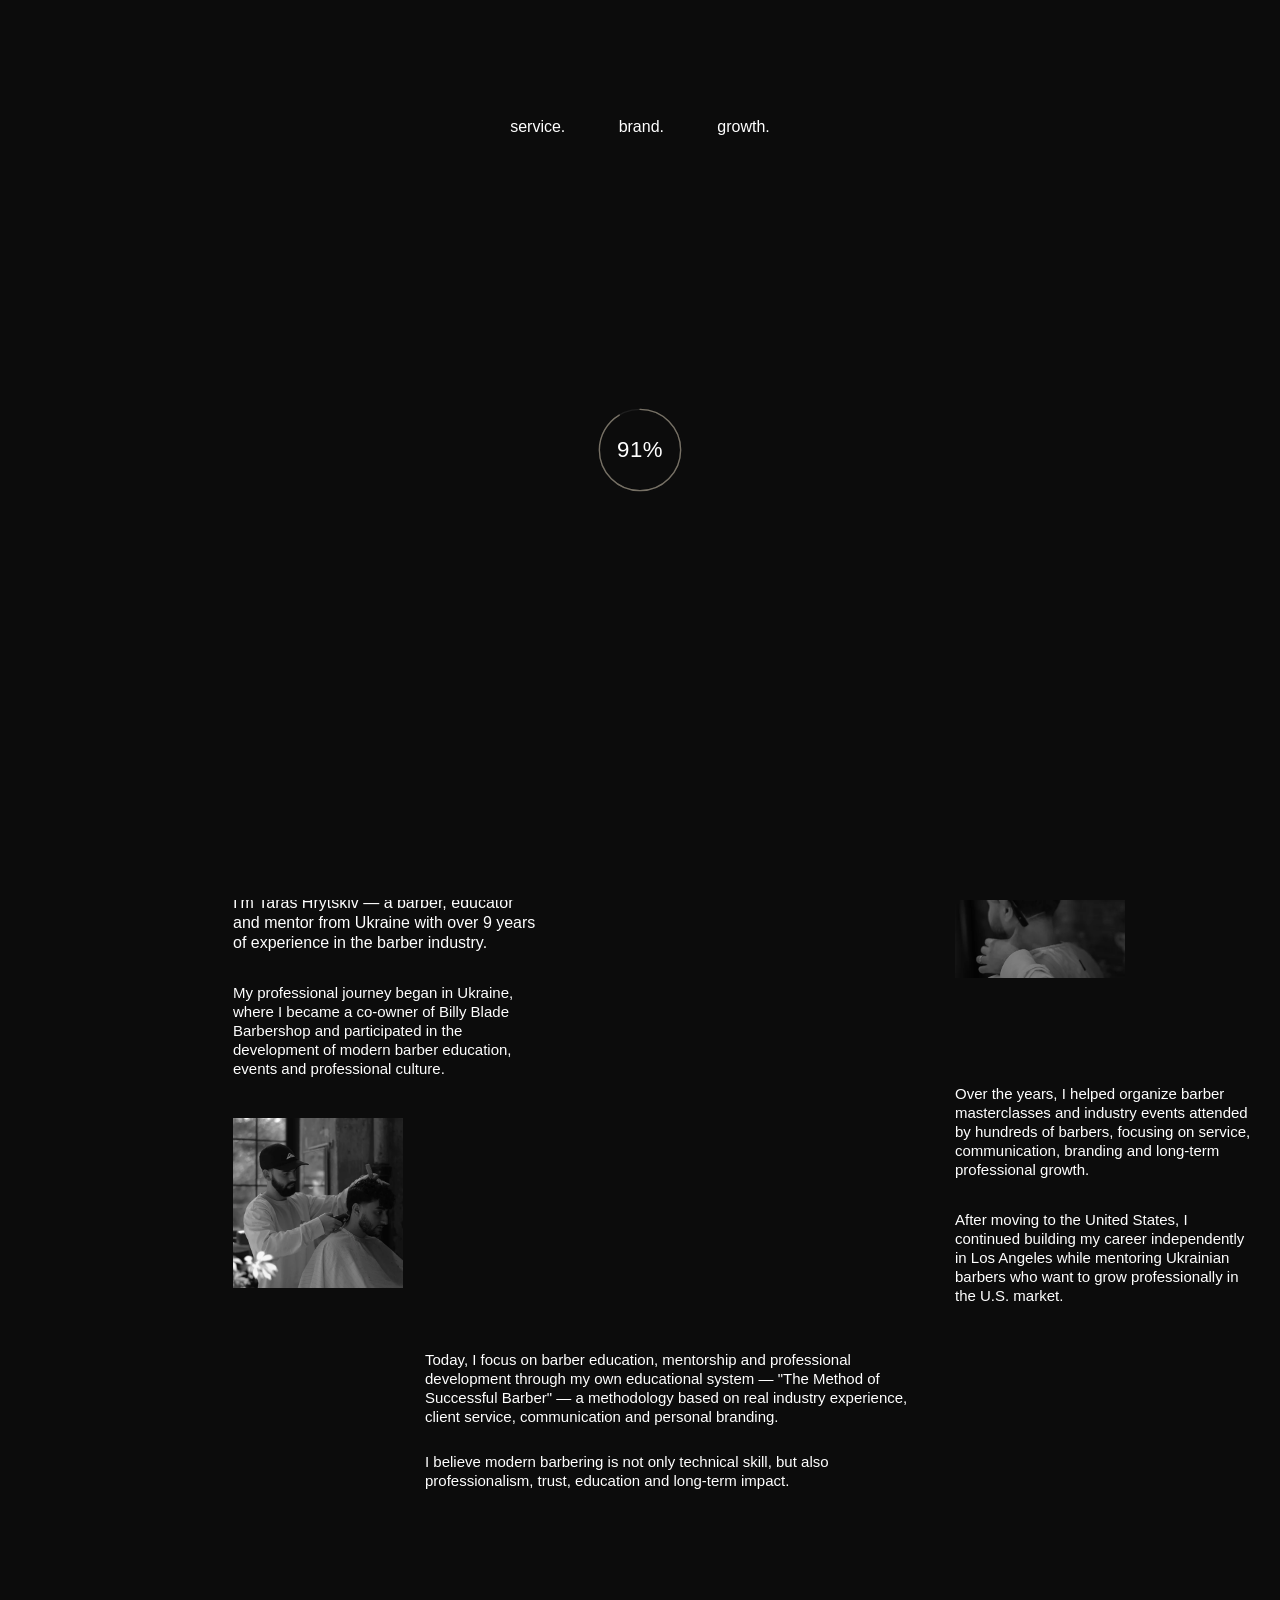
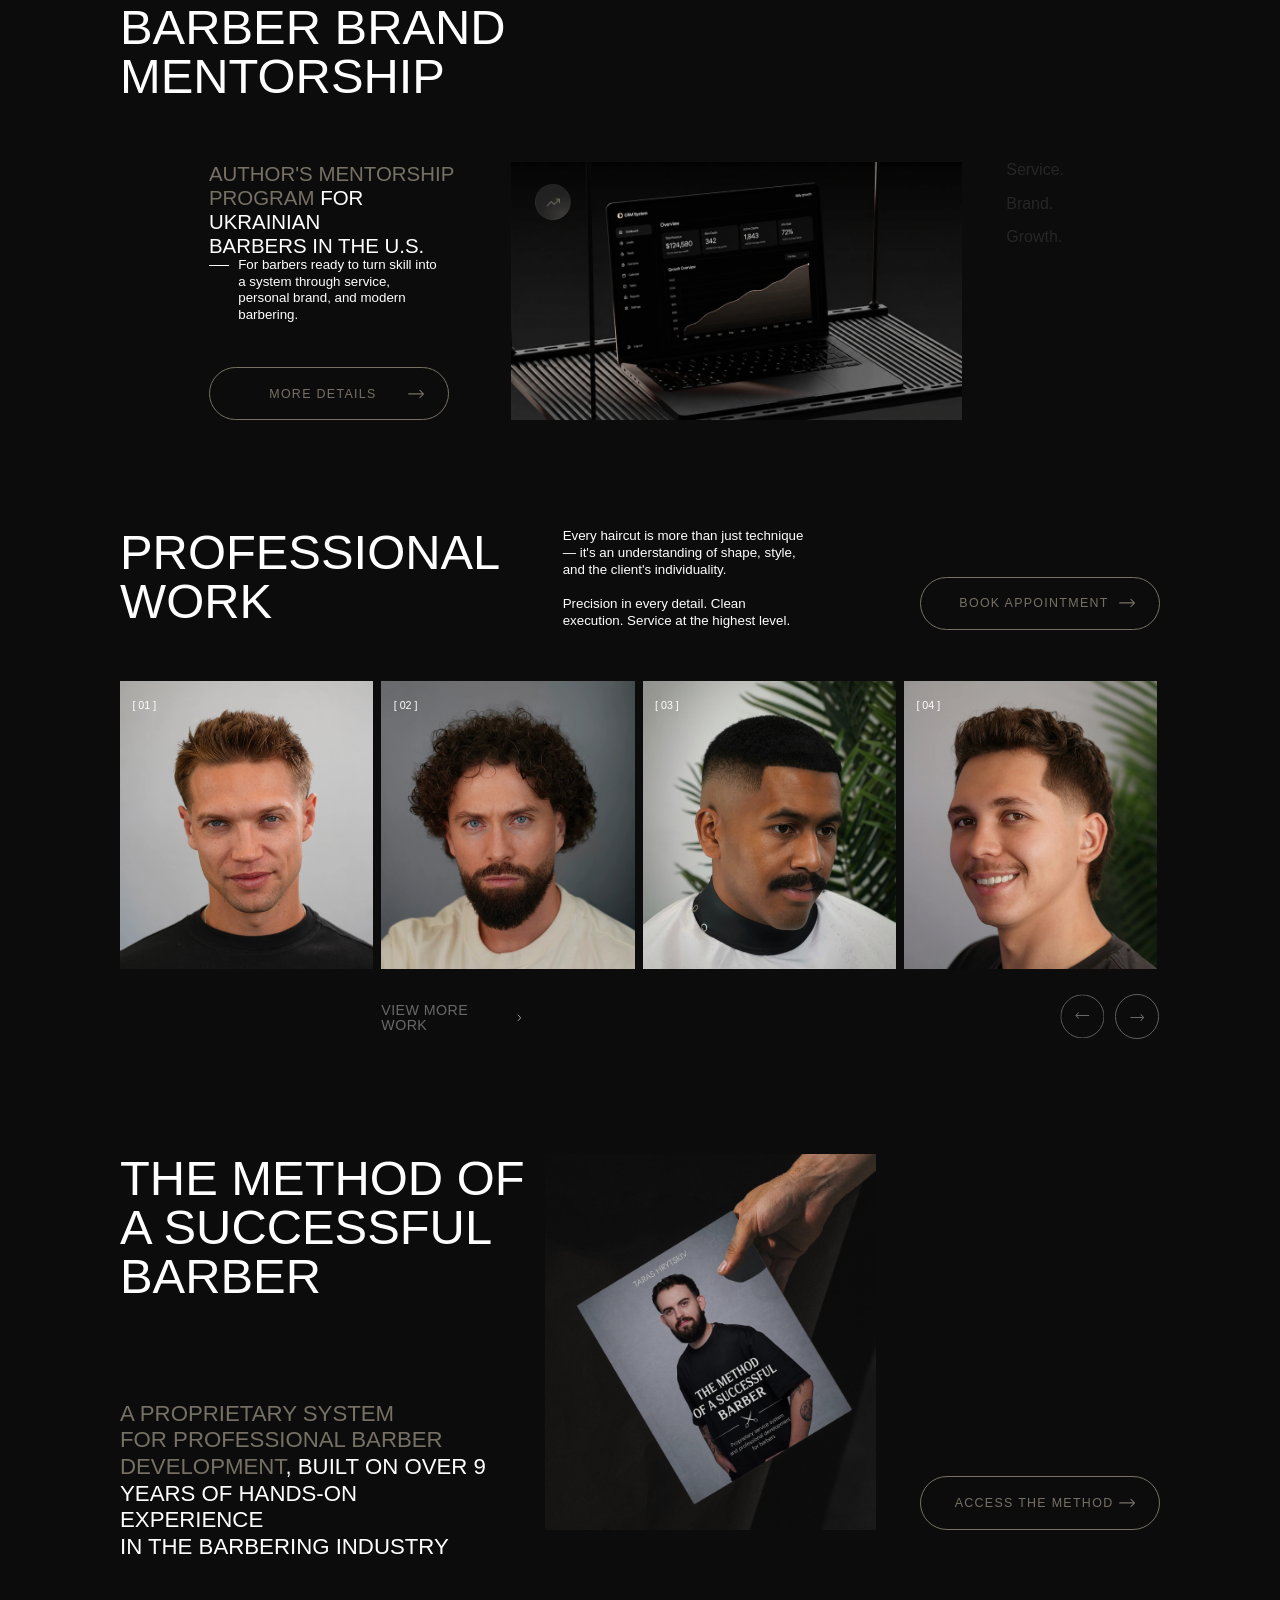
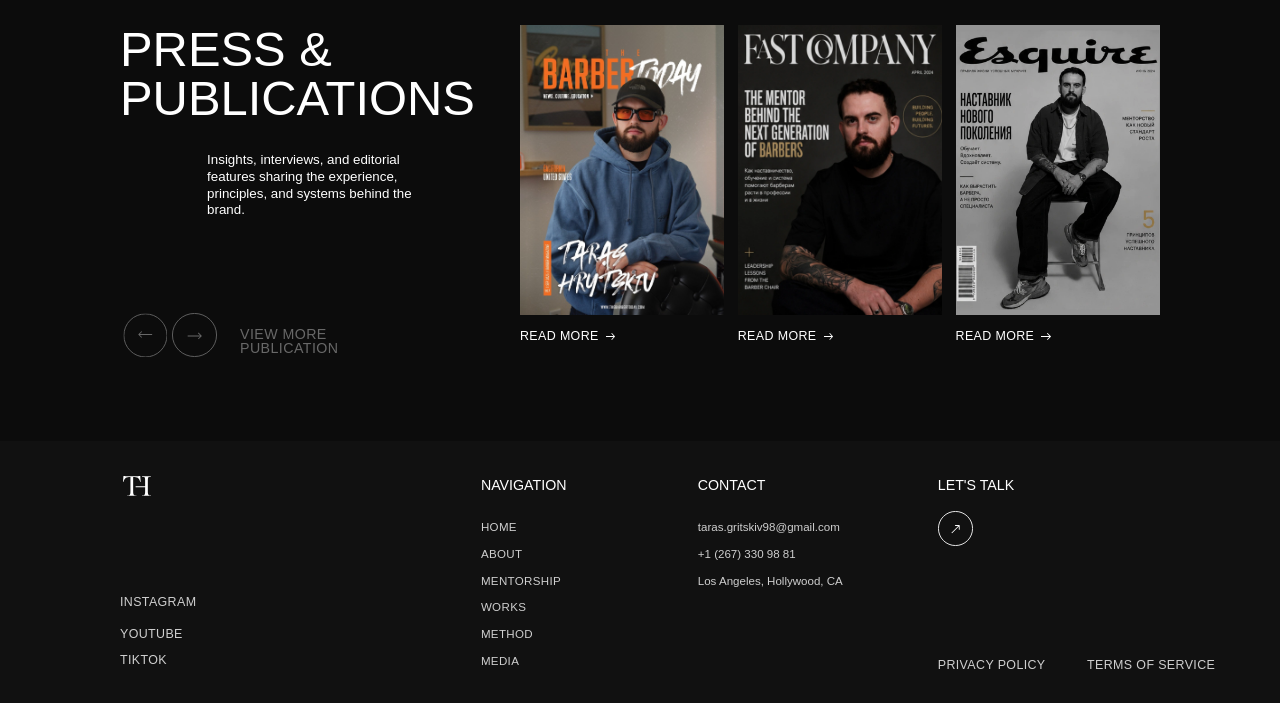
==== index.html @ a6bffd77 "Fix viewport to width=390 — scales like Figma on all screen sizes Co-Authored-By: Claude Sonnet 4.6 " ====
<!DOCTYPE html>
<html lang="en">
<head>
  <meta charset="UTF-8" />
  <link rel="icon" type="image/x-icon" href="assets/favicon.ico" />
  <link rel="icon" type="image/svg+xml" href="assets/favicon.svg" />
  <link rel="icon" type="image/png" sizes="32x32" href="assets/favicon-32.png" />
  <link rel="apple-touch-icon" sizes="180x180" href="assets/apple-touch-icon.png" />
  <meta name="viewport" content="width=390" />
  <title>Taras Hrytskiv</title>
  <link rel="stylesheet" href="styles/base.css" />
  <link rel="stylesheet" href="styles/hero.css" />
  <link rel="stylesheet" href="styles/block2.css" />
  <link rel="stylesheet" href="styles/block3.css" />
  <link rel="stylesheet" href="styles/block4.css" />
  <link rel="stylesheet" href="styles/block5.css" />
  <link rel="stylesheet" href="styles/block6.css" />
  <link rel="stylesheet" href="styles/footer.css" />
</head>
<body>

<!-- ═══ LOADER OVERLAY ═══ -->
<style>
  #loaderOverlay { position:fixed;inset:0;z-index:9999;background:#0c0c0c;opacity:0;transition:transform 0.7s cubic-bezier(0.76,0,0.24,1); }
  .ldr-words { position:absolute;top:13.1vh;left:50%;transform:translateX(-50%);display:flex;gap:4.167vw;font-family:'Helvetica Neue',Helvetica,Arial,sans-serif;font-weight:300;font-size:1.25vw;white-space:nowrap; }
  .ldr-words span { color:#262626;transition:color 0.4s ease; }
  .ldr-words span.lit { color:#ffffff; }
  .ldr-ring { position:absolute;top:50%;left:50%;transform:translate(-50%,-50%);width:7.057vw;height:7.057vw;display:flex;align-items:center;justify-content:center; }
  .ldr-ring svg { position:absolute;inset:0;width:100%;height:100%;transform:rotate(-90deg); }
  .ldr-num { position:relative;z-index:1;font-family:'Helvetica Neue',Helvetica,Arial,sans-serif;font-weight:100;font-size:1.736vw;color:#fff;letter-spacing:0.02em;line-height:1; }
  @media (max-width: 768px) {
    .ldr-words { left:50%;transform:translateX(-50%);gap:0;justify-content:space-between;width:272px;font-size:18px; }
    .ldr-ring { width:102px;height:102px;left:144px;top:284px;transform:none; }
    .ldr-num { font-size:25px; }
  }
</style>
<div id="loaderOverlay">
  <div class="ldr-words">
    <span>service.</span>
    <span>brand.</span>
    <span>growth.</span>
  </div>
  <div class="ldr-ring">
    <svg viewBox="0 0 100 100">
      <circle cx="50" cy="50" r="45" fill="none" stroke="#1e1e1e" stroke-width="1.5"/>
      <circle id="loaderArc" cx="50" cy="50" r="45" fill="none" stroke="#777165" stroke-width="1.5" stroke-linecap="round"/>
    </svg>
    <span class="ldr-num" id="loaderNum">0%</span>
  </div>
</div>
<script>
(function () {
  const overlay = document.getElementById('loaderOverlay');

  // Show loader only on first ever visit
  const firstVisit = !sessionStorage.getItem('siteVisited');

  if (!firstVisit) {
    // Internal navigation (HOME click etc.) — skip loader instantly
    overlay.remove();
    document.body.classList.add('loaded');
    return;
  }

  sessionStorage.setItem('siteVisited', '1');
  overlay.style.opacity = '1';

  const DURATION = 2800;
  const C        = 2 * Math.PI * 45;
  const arc      = document.getElementById('loaderArc');
  const num      = document.getElementById('loaderNum');
  const words    = overlay.querySelectorAll('.ldr-words span');
  const WORD_THRESHOLDS = [0.1, 0.4, 0.7];

  arc.style.strokeDasharray  = C;
  arc.style.strokeDashoffset = C;

  let start = null, litWords = 0;
  function ease(t) { return t < 0.5 ? 2*t*t : -1+(4-2*t)*t; }
  function tick(ts) {
    if (!start) start = ts;
    const raw   = Math.min((ts - start) / DURATION, 1);
    const eased = ease(raw);
    num.textContent = Math.floor(eased * 100) + '%';
    arc.style.strokeDashoffset = C - eased * C;
    while (litWords < words.length && eased >= WORD_THRESHOLDS[litWords]) {
      words[litWords].classList.add('lit');
      litWords++;
    }
    if (raw < 1) { requestAnimationFrame(tick); return; }
    num.textContent = '100%';
    arc.style.strokeDashoffset = 0;
    words.forEach(w => w.classList.add('lit'));
    setTimeout(() => {
      overlay.style.transform = 'translateY(-100%)';
      document.body.classList.add('loaded');
      setTimeout(() => overlay.remove(), 700);
    }, 350);
  }
  requestAnimationFrame(tick);
})();
</script>

<!-- ═══ BLOCK 1 — Hero ═══ -->
<section class="hero">

  <div class="hero__mask-group">
    <img class="hero__bg-img" src="assets/bg_photo.webp" alt="" />
    <img class="hero__screen2" src="assets/screen2_insta.webp" alt="" />
    <img class="hero__portrait" src="assets/photo_main.webp" alt="" />
  </div>

  <!-- Mobile menu overlay -->
  <div class="mob-menu" id="mobMenu" aria-hidden="true">
    <button class="mob-menu__close" id="mobMenuClose" aria-label="Close">
      <svg viewBox="0 0 24 24" fill="none" xmlns="http://www.w3.org/2000/svg">
        <line x1="2" y1="2" x2="22" y2="22" stroke="#ffffff" stroke-width="1.5" stroke-linecap="round"/>
        <line x1="22" y1="2" x2="2" y2="22" stroke="#ffffff" stroke-width="1.5" stroke-linecap="round"/>
      </svg>
    </button>
    <nav class="mob-menu__nav">
      <a href="index.html" class="mob-menu__link">Home</a>
      <a href="#about" class="mob-menu__link">About</a>
      <a href="mentorship.html" class="mob-menu__link">Mentorship</a>
      <a href="index.html#works" class="mob-menu__link">Works</a>
      <a href="method.html" class="mob-menu__link">Method</a>
      <a href="index.html#media" class="mob-menu__link">Media</a>
      <a href="#contact" class="mob-menu__link">Contact</a>
    </nav>
    <a href="#" class="mob-menu__cta">
      <span>Book Consultation</span>
      <img src="assets/b4_arrow.svg" class="mob-menu__cta-arrow" alt="" />
    </a>
  </div>

  <nav class="hero__nav">
    <img class="hero__logo" src="assets/logo.svg" alt="TH" />
    <button class="hero__menu-btn" aria-label="Menu">
      <svg viewBox="0 0 24 18" fill="none" xmlns="http://www.w3.org/2000/svg">
        <line x1="0" y1="1"  x2="24" y2="1"  stroke="#ffffff" stroke-width="1.5" stroke-linecap="round"/>
        <line x1="0" y1="9"  x2="24" y2="9"  stroke="#ffffff" stroke-width="1.5" stroke-linecap="round"/>
        <line x1="0" y1="17" x2="24" y2="17" stroke="#ffffff" stroke-width="1.5" stroke-linecap="round"/>
      </svg>
    </button>
    <ul class="hero__nav-links">
      <li><a href="index.html" class="active">Home</a></li>
      <li><a href="#about">About</a></li>
      <li><a href="mentorship.html">Mentorship</a></li>
      <li><a href="index.html#works">Works</a></li>
      <li><a href="method.html">Method</a></li>
      <li><a href="index.html#media">Media</a></li>
      <li><a href="#contact">Contact</a></li>
    </ul>
    <a href="#" class="hero__cta-btn">
      <span>Book Consultation</span>
    </a>
  </nav>

  <div class="hero__label-vertical">
    <span>Educator &amp; Mentor</span>
  </div>

  <h1 class="hero__heading">
    <span class="name-first">Taras&nbsp;</span>
    <span class="name-last">Hrytskiv</span>
  </h1>

  <div class="hero__subtitle">
    <span>Barber</span>
    <img class="dot" src="assets/dot.svg" alt="•" />
    <span>Los Angeles</span>
  </div>

  <div class="hero__line-decor"></div>

  <div class="hero__desc">
    <p>Barber, educator and mentor based in Los Angeles.</p>
    <p>Over 9 years of experience in barbering, education <br>and professional development.</p>
  </div>

  <a href="#" class="hero__more-btn">
    <span>More Details</span>
    <img class="arrow" src="assets/arrow.svg" alt="" />
  </a>

  <div class="hero__scroll">
    <svg viewBox="0 0 74 74" fill="none" xmlns="http://www.w3.org/2000/svg">
      <path d="M37 0C46.813 -4.2894e-07 56.2241 3.8982 63.163 10.837C70.1018 17.7759 74 27.187 74 37C74 46.813 70.1018 56.2241 63.163 63.1629C56.2241 70.1018 46.813 74 37 74L37 73.3812C46.6489 73.3812 55.9026 69.5482 62.7254 62.7254C69.5482 55.9026 73.3812 46.6489 73.3812 37C73.3812 27.3511 69.5482 18.0974 62.7254 11.2746C55.9026 4.45178 46.6489 0.618774 37 0.618774L37 0Z" fill="#474747"/>
      <g class="scroll-arrow">
        <path d="M31 34L37 40L43 34" stroke="#474747" stroke-width="2" stroke-linecap="round" stroke-linejoin="round"/>
      </g>
    </svg>
  </div>

  <div class="hero__insta-card">
    <div style="position:relative; display:flex; align-items:center;">
      <div class="hero__insta-line"></div>
      <span class="hero__insta-name">Taras Hrytskiv</span>
    </div>
    <span class="hero__insta-label">Educator &amp; Mentor</span>
  </div>

  <div class="hero__socials">
    <a href="https://www.instagram.com/taras.cuts?igsh=NTc4MTIwNjQ2YQ%3D%3D&utm_source=qr" target="_blank" rel="noopener"><img class="icon-instagram" src="assets/icon_instagram.svg" alt="Instagram" /></a>
    <a href="https://youtube.com/@tarascuts?si=Wfja1_DEX-10b1oQ" target="_blank" rel="noopener"><img class="icon-youtube" src="assets/icon_youtube.svg" alt="YouTube" /></a>
    <a href="https://www.tiktok.com/@taras_cuts?_r=1&_t=ZP-96fn0M9H2cR" target="_blank" rel="noopener"><img class="icon-tiktok" src="assets/icon_tiktok.svg" alt="TikTok" /></a>
  </div>

</section>


<!-- ═══ BLOCK 2 — About Me ═══ -->
<section class="about" id="about">
  <div class="about__inner">

    <h2 class="about__title">About Me</h2>

    <p class="about__intro">
      I'm <span class="accent">Taras Hrytskiv</span> — a barber, educator
      and mentor from Ukraine with over <span class="accent">9 years of experience</span>
      in the barber industry.
    </p>

    <p class="about__story">
      My professional journey began in Ukraine, where I became a co-owner of
      <span class="accent">Billy Blade Barbershop</span> and participated in the
      development of modern barber education, events and professional culture.
    </p>

    <div class="about__photos-mob">
      <img class="about__photo-small-bl" src="assets/dsc01629.webp" alt="Barber at work" />
      <img class="about__photo-main" src="assets/portrait-main.jpg" alt="Taras Hrytskiv portrait" />
      <img class="about__photo-small-tr" src="assets/dsc01635.webp" alt="Barbershop" />
    </div>

    <p class="about__col-right-1">
      Over the years, I helped organize barber masterclasses and industry events
      attended by hundreds of barbers, focusing on service, communication,
      branding and long-term professional growth.
    </p>

    <p class="about__col-right-2">
      After moving to the United States, I continued building my career
      independently in Los Angeles while mentoring Ukrainian barbers who want
      to grow professionally in the U.S. market.
    </p>

    <p class="about__method">
      Today, I focus on barber education, mentorship and professional
      development through my own educational system —
      <span class="accent">"The Method of Successful Barber"</span>
      — a methodology based on real industry experience, client service,
      communication and personal branding.
    </p>

    <p class="about__belief">
      I believe modern barbering is not only technical skill, but also
      professionalism, trust, education and long-term impact.
    </p>

  </div>
</section>


<!-- ═══ BLOCK 3 — Barber Brand Mentorship ═══ -->
<section class="block3">

  <h2 class="block3__heading">BARBER BRAND<br>MENTORSHIP</h2>

  <p class="block3__subtitle">
    <span class="accent">Author's Mentorship<br>Program</span> for Ukrainian<br>
    Barbers in the U.S.
  </p>

  <div class="block3__line-decor"></div>

  <p class="block3__desc">
    For barbers ready to turn skill into a system through service, personal brand, and modern barbering.
  </p>

  <a href="mentorship.html" class="block3__btn">
    <span>More Details</span>
    <img class="arrow" src="assets/b3_arrow.svg" alt="" />
  </a>

  <img class="block3__mockup" src="assets/mockup.webp" alt="Mentorship mockup" />

  <div class="block3__labels">
    <p class="label-cycle label-1">Service.</p>
    <p class="label-cycle label-2">Brand.</p>
    <p class="label-cycle label-3">Growth.</p>
  </div>

</section>


<!-- ═══ BLOCK 4 — Professional Work ═══ -->
<section class="b4" id="works">

  <h2 class="b4__heading">PROFESSIONAL<br>WORK</h2>

  <p class="b4__desc1">Every haircut is more than just technique — it's an understanding of shape, style, and the client's individuality.</p>
  <p class="b4__desc2">Precision in every detail. Clean execution. Service at the highest level.</p>

  <a href="https://tarascuts.square.site/?utm_source=ig&utm_medium=social&utm_content=link_in_bio&fbclid=PAZXh0bgNhZW0CMTEAc3J0YwZhcHBfaWQPOTM2NjE5NzQzMzkyNDU5AAGnB7GupTuevOWsZ6xfiOWYEQfrhO7IDQ-v66HSNcScLyQvKlIVepWScdtV86A_aem_5RPOxdwZRfOKN7ewk3y-qg&utm_id=97760_v0_s00_e0_tv3" target="_blank" rel="noopener" class="b4__btn">
    <span>Book Appointment</span>
    <img class="arrow" src="assets/b4_arrow.svg" alt="" />
  </a>

  <div class="b4__carousel">
    <div class="b4__track" id="b4Track">
      <div class="b4__photo-wrap" data-src="assets/photo01.webp">
        <p class="b4__num">[ 01 ]</p>
        <img src="assets/photo01.webp" alt="Work 01" />
      </div>
      <div class="b4__photo-wrap" data-src="assets/photo02.webp">
        <p class="b4__num">[ 02 ]</p>
        <img src="assets/photo02.webp" alt="Work 02" />
      </div>
      <div class="b4__photo-wrap" data-src="assets/photo03.webp">
        <p class="b4__num">[ 03 ]</p>
        <img src="assets/photo03.webp" alt="Work 03" />
      </div>
      <div class="b4__photo-wrap" data-src="assets/photo04.webp">
        <p class="b4__num">[ 04 ]</p>
        <img src="assets/photo04.webp" alt="Work 04" />
      </div>
      <div class="b4__photo-wrap" data-src="assets/photo05.webp">
        <p class="b4__num">[ 05 ]</p>
        <img src="assets/photo05.webp" alt="Work 05" />
      </div>
    </div>
  </div>

  <a href="#" class="b4__view-more">
    <span id="viewMoreText"></span>
    <img src="assets/b4_chevron.svg" alt="" />
  </a>

  <div class="b4__nav">
    <div class="b4__nav-btn b4__nav-btn--left">
      <img src="assets/b4_nav_right.svg" alt="prev" />
    </div>
    <div class="b4__nav-btn b4__nav-btn--right">
      <img src="assets/b4_nav_right.svg" alt="next" />
    </div>
  </div>

</section>

<!-- Lightbox (block 4) -->
<div class="lightbox" id="lightbox">
  <div class="lightbox__nav lightbox__nav--left" id="lightboxPrev">
    <img src="assets/b4_nav_right.svg" alt="prev" />
  </div>
  <div class="lightbox__close" id="lightboxClose"></div>
  <img src="" id="lightboxImg" alt="" />
  <div class="lightbox__nav lightbox__nav--right" id="lightboxNext">
    <img src="assets/b4_nav_right.svg" alt="next" />
  </div>
</div>


<!-- ═══ BLOCK 5 — The Method ═══ -->
<section class="b5">

  <h2 class="b5__heading">
    <span class="b5__h-line">THE METHOD OF</span>
    <span class="b5__h-line">A SUCCESSFUL</span>
    <span class="b5__h-line">BARBER</span>
  </h2>

  <p class="b5__subtitle">
    <span class="muted">A proprietary system<br>for professional barber<br>development</span><span class="bright">, built on over 9<br>years of hands-on experience<br>in the barbering industry</span>
  </p>

  <a href="method.html" class="b5__btn">
    <span>Access The Method</span>
    <img class="arrow" src="assets/b4_arrow.svg" alt="" />
  </a>

  <div class="b5__img-wrap">
    <img src="assets/b5_photo.webp" alt="The Method of a Successful Barber" />
  </div>

</section>


<!-- ═══ BLOCK 6 — Press & Publications ═══ -->
<section class="b6" id="media">

  <h2 class="b6__heading">PRESS &amp;<br>PUBLICATIONS</h2>

  <p class="b6__desc">Insights, interviews, and editorial features sharing the experience, principles, and systems behind the brand.</p>

  <div class="b6__nav">
    <div class="b6__nav-btn b6__nav-btn--left">
      <img src="assets/b6_nav_right.svg" alt="prev" />
    </div>
    <div class="b6__nav-btn b6__nav-btn--right">
      <img src="assets/b6_nav_right.svg" alt="next" />
    </div>
  </div>

  <a href="#" class="b6__view-more"><span id="b6ViewMore"></span></a>

  <div class="b6__carousel">
    <div class="b6__track" id="b6Track">

      <div class="b6__slide">
        <a href="https://thebarbertoday.com/taras-hrytskiv/?utm_source=ig&utm_medium=social&utm_content=link_in_bio" target="_blank" rel="noopener" class="b6__mag-wrap b6__mag-wrap-1">
          <div class="b6__mag b6__mag-1">
            <img src="assets/b6_barber_today.webp" alt="Barber Today" />
          </div>
        </a>
        <a href="https://thebarbertoday.com/taras-hrytskiv/?utm_source=ig&utm_medium=social&utm_content=link_in_bio" target="_blank" rel="noopener" class="b6__read b6__read-1"><span>Read More</span><img src="assets/b6_arrow_sm.svg" alt="" /></a>
      </div>

      <div class="b6__slide">
        <a href="#" class="b6__mag-wrap b6__mag-wrap-2">
          <div class="b6__mag b6__mag-2">
            <img src="assets/b6_fc.webp" alt="Fast Company" />
          </div>
        </a>
        <a href="#" class="b6__read b6__read-2"><span>Read More</span><img src="assets/b6_arrow_sm.svg" alt="" /></a>
      </div>

      <div class="b6__slide">
        <a href="#" class="b6__mag-wrap b6__mag-wrap-3">
          <div class="b6__mag b6__mag-3">
            <img src="assets/journal03.webp" alt="Esquire" />
          </div>
        </a>
        <a href="#" class="b6__read b6__read-3"><span>Read More</span><img src="assets/b6_arrow_sm.svg" alt="" /></a>
      </div>

    </div>
  </div>

</section>


<!-- ═══ FOOTER ═══ -->
<footer class="ft" id="contact">

  <div class="ft__panel"></div>

  <img class="ft__logo" src="assets/ft_logo.svg" alt="TH" />

  <a href="https://www.instagram.com/taras.cuts?igsh=NTc4MTIwNjQ2YQ%3D%3D&utm_source=qr" target="_blank" rel="noopener" class="ft__social ft__social-instagram">Instagram</a>
  <a href="https://youtube.com/@tarascuts?si=Wfja1_DEX-10b1oQ" target="_blank" rel="noopener" class="ft__social ft__social-youtube">YouTube</a>
  <a href="https://www.tiktok.com/@taras_cuts?_r=1&_t=ZP-96fn0M9H2cR" target="_blank" rel="noopener" class="ft__social ft__social-tiktok">TikTok</a>

  <p class="ft__col-title ft__col-title-nav">Navigation</p>
  <nav class="ft__nav">
    <a href="#">Home</a>
    <a href="#">About</a>
    <a href="#">Mentorship</a>
    <a href="#">Works</a>
    <a href="#">Method</a>
    <a href="#">Media</a>
  </nav>

  <p class="ft__col-title ft__col-title-contact">Contact</p>
  <div class="ft__contact">
    <a href="mailto:taras.gritskiv98@gmail.com">taras.gritskiv98@gmail.com</a>
    <a href="tel:+12673309881">+1 (267) 330 98 81</a>
    <span>Los Angeles, Hollywood, CA</span>
  </div>

  <p class="ft__col-title ft__col-title-talk">Let's Talk</p>
  <a href="#" class="ft__talk-btn">
    <img src="assets/ft_arrow.svg" alt="→" />
  </a>

  <a href="#" class="ft__legal ft__legal-privacy">Privacy Policy</a>
  <a href="#" class="ft__legal ft__legal-terms">Terms of Service</a>

</footer>


<script>
// ═══ BLOCK 2 & 3 — Scroll animations ═══
(function () {
  const delays = {
    '.about__intro':          0.05,
    '.about__story':          0.15,
    '.about__photo-small-tr': 0.10,
    '.about__photo-main':     0.20,
    '.about__photo-small-bl': 0.30,
    '.about__col-right-1':    0.20,
    '.about__col-right-2':    0.30,
    '.about__method':         0.25,
    '.about__belief':         0.35,
  };

  const observer = new IntersectionObserver((entries) => {
    entries.forEach(entry => {
      if (!entry.isIntersecting) return;
      const el = entry.target;
      observer.unobserve(el);
      let delay = 0;
      for (const [sel, d] of Object.entries(delays)) {
        if (el.matches(sel)) { delay = d; break; }
      }
      setTimeout(() => {
        el.classList.add('anim-in');
        el.addEventListener('animationend', () => {
          el.classList.remove('anim-in');
          el.classList.add('anim-done');
        }, { once: true });
      }, delay * 1000);
    });
  }, { threshold: 0.15 });

  const titleObserver = new IntersectionObserver((entries) => {
    entries.forEach(entry => {
      if (!entry.isIntersecting) return;
      titleObserver.unobserve(entry.target);
      const t = entry.target;
      t.classList.add('anim-in');
      t.addEventListener('animationend', () => {
        t.classList.remove('anim-in');
        t.classList.add('anim-done');
      }, { once: true });
    });
  }, { threshold: 0.1 });

  const title = document.querySelector('.about__title');
  if (title) titleObserver.observe(title);

  document.querySelectorAll('.about__intro, .about__story, .about__photo-main, .about__photo-small-tr, .about__photo-small-bl, .about__col-right-1, .about__col-right-2, .about__method, .about__belief')
    .forEach(el => observer.observe(el));

  const b3delays = {
    '.block3__heading':    0,
    '.block3__subtitle':   0.1,
    '.block3__line-decor': 0.2,
    '.block3__desc':       0.2,
    '.block3__btn':        0.35,
    '.block3__labels':     0.15,
    '.block3__mockup':     0.25,
  };

  const b3observer = new IntersectionObserver((entries) => {
    entries.forEach(entry => {
      if (!entry.isIntersecting) return;
      b3observer.unobserve(entry.target);
      const el = entry.target;
      let delay = 0;
      for (const [sel, d] of Object.entries(b3delays)) {
        if (el.matches(sel)) { delay = d; break; }
      }
      setTimeout(() => {
        el.classList.add('anim-in');
        el.addEventListener('animationend', () => {
          el.classList.remove('anim-in');
          el.classList.add('anim-done');
        }, { once: true });
      }, delay * 1000);
    });
  }, { threshold: 0.15 });

  document.querySelectorAll('.block3__heading, .block3__subtitle, .block3__line-decor, .block3__desc, .block3__btn, .block3__labels, .block3__mockup')
    .forEach(el => b3observer.observe(el));
})();


// ═══ BLOCK 4 — Lightbox ═══
(function() {
  const lightbox    = document.getElementById('lightbox');
  const lightboxImg = document.getElementById('lightboxImg');
  const closeBtn    = document.getElementById('lightboxClose');
  const lbPrev      = document.getElementById('lightboxPrev');
  const lbNext      = document.getElementById('lightboxNext');

  const photos = ['assets/photo01.webp','assets/photo02.webp','assets/photo03.webp','assets/photo04.webp','assets/photo05.webp'];
  let lbIndex = 0;

  document.querySelectorAll('.b4__photo-wrap').forEach((wrap, i) => {
    wrap.addEventListener('click', () => {
      lbIndex = i;
      lightboxImg.src = photos[lbIndex];
      lightbox.classList.add('active');
    });
  });

  function lbGo(idx) { lbIndex = (idx + photos.length) % photos.length; lightboxImg.src = photos[lbIndex]; }
  function closeLightbox() { lightbox.classList.remove('active'); }

  closeBtn.addEventListener('click', e => { e.stopPropagation(); closeLightbox(); });
  lbPrev.addEventListener('click', e => { e.stopPropagation(); lbGo(lbIndex - 1); });
  lbNext.addEventListener('click', e => { e.stopPropagation(); lbGo(lbIndex + 1); });
  lightbox.addEventListener('click', e => { if (e.target === lightbox || e.target === lightboxImg) closeLightbox(); });
  document.addEventListener('keydown', e => {
    if (!lightbox.classList.contains('active')) return;
    if (e.key === 'Escape')     closeLightbox();
    if (e.key === 'ArrowLeft')  lbGo(lbIndex - 1);
    if (e.key === 'ArrowRight') lbGo(lbIndex + 1);
  });
})();


// ═══ BLOCK 4 — Carousel ═══
(function() {
  const track    = document.getElementById('b4Track');
  const carousel = document.querySelector('.b4__carousel');
  const TOTAL    = document.querySelectorAll('.b4__photo-wrap').length; // 5
  let current = 0;
  let scrollOffset = 0;

  track.style.transform = 'translateX(0px)';

  function isMob() { return window.innerWidth <= 768; }

  // Desktop: 19.792vw + 0.625vw gap = 20.417vw
  // Mobile:  285px slide + 10px gap = 295px
  function getSlideWidth() {
    return isMob() ? 295 : window.innerWidth * 0.20417;
  }

  function getMax() {
    return isMob() ? TOTAL - 1 : 1;
  }

  // Mobile: last photo right-aligned in container (20px padding each side → container=350px)
  // maxOffset = TOTAL*(slide+gap) - gap - container = 5*295 - 10 - 350 = 1115
  function getMaxOffset() {
    if (isMob()) return TOTAL * 295 - 10 - (window.innerWidth - 40);
    return getSlideWidth() * 1;
  }

  function goTo(idx) {
    current = Math.max(0, Math.min(idx, getMax()));
    scrollOffset = Math.min(current * getSlideWidth(), getMaxOffset());
    track.style.transition = 'transform 0.55s cubic-bezier(0.23, 1, 0.32, 1)';
    track.style.transform = `translateX(-${scrollOffset}px)`;
  }

  document.querySelector('.b4__nav-btn--left').addEventListener('click',  () => goTo(current - 1));
  document.querySelector('.b4__nav-btn--right').addEventListener('click', () => goTo(current + 1));

  // Desktop: horizontal scroll wheel
  carousel.addEventListener('wheel', e => {
    if (Math.abs(e.deltaX) < Math.abs(e.deltaY)) return;
    e.preventDefault();
    scrollOffset = Math.max(0, Math.min(scrollOffset + e.deltaX, getMaxOffset()));
    track.style.transition = 'none';
    track.style.transform = `translateX(-${scrollOffset}px)`;
    current = Math.round(scrollOffset / getSlideWidth());
  }, { passive: false });

  // Mobile: touch swipe
  let touchStartX = 0;
  let touchStartOffset = 0;
  carousel.addEventListener('touchstart', e => {
    touchStartX = e.touches[0].clientX;
    touchStartOffset = scrollOffset;
    track.style.transition = 'none';
  }, { passive: true });

  carousel.addEventListener('touchmove', e => {
    const dx = touchStartX - e.touches[0].clientX;
    scrollOffset = Math.max(0, Math.min(touchStartOffset + dx, getMaxOffset()));
    track.style.transform = `translateX(-${scrollOffset}px)`;
  }, { passive: true });

  carousel.addEventListener('touchend', () => {
    current = Math.round(scrollOffset / getSlideWidth());
    goTo(current);
  });
})();


// ═══ BLOCK 4 — Entrance animations ═══
(function() {
  function animIn(el) {
    el.classList.add('anim-in');
    el.addEventListener('animationend', () => {
      el.classList.remove('anim-in');
      el.classList.add('anim-done');
    }, { once: true });
  }

  const delays = [
    ['.b4__heading', 0],
    ['.b4__desc1',   0.08],
    ['.b4__desc2',   0.16],
    ['.b4__btn',     0.22],
  ];

  const obs = new IntersectionObserver(entries => {
    entries.forEach(e => {
      if (!e.isIntersecting) return;
      obs.unobserve(e.target);
      const el = e.target;
      let delay = 0;
      for (const [sel, d] of delays) { if (el.matches(sel)) { delay = d; break; } }
      setTimeout(() => animIn(el), delay * 1000);
    });
  }, { threshold: 0.15 });

  document.querySelectorAll('.b4__heading, .b4__desc1, .b4__desc2, .b4__btn').forEach(el => obs.observe(el));

  const photoObs = new IntersectionObserver(entries => {
    if (!entries.some(e => e.isIntersecting)) return;
    document.querySelectorAll('.b4__photo-wrap').forEach(el => photoObs.unobserve(el));
    document.querySelectorAll('.b4__photo-wrap').forEach((el, i) => {
      setTimeout(() => animIn(el), i * 80);
    });
  }, { threshold: 0.1 });

  document.querySelectorAll('.b4__photo-wrap').forEach(el => photoObs.observe(el));
})();


// ═══ BLOCK 4 — Typewriter ═══
(function() {
  const el = document.getElementById('viewMoreText');
  const full = 'View More Work';
  let i = 0, deleting = false;
  function tick() {
    if (!deleting) {
      el.textContent = full.slice(0, i + 1); i++;
      if (i === full.length) { deleting = true; setTimeout(tick, 1400); return; }
      setTimeout(tick, 55);
    } else {
      el.textContent = full.slice(0, i - 1); i--;
      if (i === 0) { deleting = false; setTimeout(tick, 400); return; }
      setTimeout(tick, 30);
    }
  }
  setTimeout(tick, 600);
})();


// ═══ BLOCK 5 — Entrance animations ═══
(function() {
  function animIn(el) {
    el.classList.add('anim-in');
    el.addEventListener('animationend', () => {
      el.classList.remove('anim-in');
      el.classList.add('anim-done');
    }, { once: true });
  }

  const obs = new IntersectionObserver(entries => {
    if (!entries.some(e => e.isIntersecting)) return;
    entries.forEach(e => obs.unobserve(e.target));

    document.querySelectorAll('.b5__h-line').forEach((el, i) => {
      setTimeout(() => animIn(el), i * 100);
    });
    setTimeout(() => animIn(document.querySelector('.b5__subtitle')), 300);
    setTimeout(() => animIn(document.querySelector('.b5__img-wrap')), 100);
    setTimeout(() => animIn(document.querySelector('.b5__btn')),      300);
  }, { threshold: 0.15 });

  obs.observe(document.querySelector('.b5'));
})();


// ═══ MOBILE MENU ═══
(function() {
  const menu      = document.getElementById('mobMenu');
  const openBtn   = document.querySelector('.hero__menu-btn');
  const closeBtn  = document.getElementById('mobMenuClose');
  const links     = menu.querySelectorAll('.mob-menu__link, .mob-menu__cta');

  function openMenu() {
    menu.classList.add('is-open');
    menu.setAttribute('aria-hidden', 'false');
    document.body.style.overflow = 'hidden';
  }

  function closeMenu() {
    menu.classList.remove('is-open');
    menu.setAttribute('aria-hidden', 'true');
    document.body.style.overflow = '';
  }

  openBtn.addEventListener('click', openMenu);
  closeBtn.addEventListener('click', closeMenu);

  // Close on nav link tap
  links.forEach(link => link.addEventListener('click', closeMenu));
})();


// ═══ BLOCK 6 — Carousel (mobile) ═══
(function() {
  const track    = document.getElementById('b6Track');
  const carousel = document.querySelector('.b6__carousel');
  const TOTAL    = document.querySelectorAll('.b6__slide').length; // 3
  let current = 0, scrollOffset = 0;

  track.style.transform = 'translateX(0px)';

  function isMob() { return window.innerWidth <= 768; }
  // slide:230px + gap:10px = 240px step
  function getSlideWidth() { return isMob() ? 240 : 0; }
  // last slide right-aligned with 20px margin: 3*240 + 10 - (vw-20)
  function getMaxOffset() { return isMob() ? TOTAL * 240 + 10 - (window.innerWidth - 20) : 0; }
  function getMax() { return isMob() ? TOTAL - 1 : 0; }

  function goTo(idx) {
    if (!isMob()) return;
    current = Math.max(0, Math.min(idx, getMax()));
    scrollOffset = Math.min(current * getSlideWidth(), getMaxOffset());
    track.style.transition = 'transform 0.55s cubic-bezier(0.23, 1, 0.32, 1)';
    track.style.transform = `translateX(-${scrollOffset}px)`;
  }

  document.querySelector('.b6__nav-btn--left').addEventListener('click',  () => goTo(current - 1));
  document.querySelector('.b6__nav-btn--right').addEventListener('click', () => goTo(current + 1));

  // Touch swipe
  let touchStartX = 0, touchStartOffset = 0;
  carousel.addEventListener('touchstart', e => {
    if (!isMob()) return;
    touchStartX = e.touches[0].clientX;
    touchStartOffset = scrollOffset;
    track.style.transition = 'none';
  }, { passive: true });

  carousel.addEventListener('touchmove', e => {
    if (!isMob()) return;
    const dx = touchStartX - e.touches[0].clientX;
    scrollOffset = Math.max(0, Math.min(touchStartOffset + dx, getMaxOffset()));
    track.style.transform = `translateX(-${scrollOffset}px)`;
  }, { passive: true });

  carousel.addEventListener('touchend', () => {
    if (!isMob()) return;
    current = Math.round(scrollOffset / getSlideWidth());
    goTo(current);
  });

  // ── Touch tilt effect on magazine covers (mobile) ──
  if (isMob()) {
    document.querySelectorAll('.b6__mag-wrap').forEach(wrap => {
      let startX = 0, startY = 0, swiped = false;

      wrap.addEventListener('touchstart', e => {
        startX = e.touches[0].clientX;
        startY = e.touches[0].clientY;
        swiped = false;
        wrap.classList.add('touch-tilt');
      }, { passive: true });

      wrap.addEventListener('touchmove', e => {
        const dx = Math.abs(e.touches[0].clientX - startX);
        const dy = Math.abs(e.touches[0].clientY - startY);
        if (dx > 8 || dy > 8) {
          swiped = true;
          wrap.classList.remove('touch-tilt');
        }
      }, { passive: true });

      wrap.addEventListener('touchend', () => {
        setTimeout(() => wrap.classList.remove('touch-tilt'), swiped ? 0 : 350);
      }, { passive: true });
    });
  }
})();


// ═══ BLOCK 6 — Entrance animations ═══
(function() {
  function animIn(el) {
    el.classList.add('anim-in');
    el.addEventListener('animationend', () => {
      el.classList.remove('anim-in');
      el.classList.add('anim-done');
    }, { once: true });
  }

  const obs = new IntersectionObserver(entries => {
    if (!entries.some(e => e.isIntersecting)) return;
    entries.forEach(e => obs.unobserve(e.target));

    setTimeout(() => animIn(document.querySelector('.b6__heading')),    0);
    setTimeout(() => animIn(document.querySelector('.b6__desc')),      100);
    setTimeout(() => animIn(document.querySelector('.b6__nav')),       200);
    setTimeout(() => animIn(document.querySelector('.b6__view-more')), 300);

    document.querySelectorAll('.b6__mag-wrap').forEach((el, i) => {
      setTimeout(() => animIn(el), i * 100);
    });
    document.querySelectorAll('.b6__read').forEach((el, i) => {
      setTimeout(() => animIn(el), 200 + i * 100);
    });
  }, { threshold: 0.15 });

  obs.observe(document.querySelector('.b6'));
})();


// ═══ BLOCK 6 — Typewriter ═══
(function() {
  const el = document.getElementById('b6ViewMore');
  const full = 'View More Publication';
  let i = 0, deleting = false;
  function tick() {
    if (!deleting) {
      el.textContent = full.slice(0, i + 1); i++;
      if (i === full.length) { deleting = true; setTimeout(tick, 1400); return; }
      setTimeout(tick, 55);
    } else {
      el.textContent = full.slice(0, i - 1); i--;
      if (i === 0) { deleting = false; setTimeout(tick, 400); return; }
      setTimeout(tick, 30);
    }
  }
  setTimeout(tick, 600);
})();
</script>

</body>
</html>
---- styles/base.css ----
@import url('https://fonts.googleapis.com/css2?family=Playball&display=swap');

*, *::before, *::after {
  box-sizing: border-box;
  margin: 0;
  padding: 0;
}

html, body {
  background: #0c0c0c;
  color: #fff;
  font-family: 'Helvetica Neue', Helvetica, Arial, sans-serif;
  min-height: 100vh;
  overflow-x: hidden;
}
---- styles/hero.css ----
/* Hero — exact Figma values: 1440×670px reference
   Horizontal px → vw: value / 1440 * 100 */

/* ── Load-in animation ── */
@keyframes fadeSlideLeft {
  from { opacity: 0; transform: translateX(-32px); }
  to   { opacity: 1; transform: translateX(0); }
}

@keyframes fadeSlideRight {
  from { opacity: 0; transform: translateX(32px); }
  to   { opacity: 1; transform: translateX(0); }
}

@keyframes fadeSlideUp {
  from { opacity: 0; transform: translateY(40px); }
  to   { opacity: 1; transform: translateY(0); }
}

@keyframes scrollPulse {
  0%, 100% { transform: translateY(0); }
  50%       { transform: translateY(6px); }
}

/* All hero elements start paused — loader releases them via body.loaded */
.hero__heading .name-first,
.hero__heading .name-last,
.hero__subtitle,
.hero__line-decor,
.hero__desc,
.hero__more-btn {
  opacity: 0;
  animation: fadeSlideLeft 0.7s ease forwards paused;
}

.hero__heading .name-first { animation-delay: 0s; }
.hero__heading .name-last  { animation-delay: 0.2s; }
.hero__subtitle            { animation-delay: 0.4s; }
.hero__line-decor          { animation-delay: 0.55s; }
.hero__desc                { animation-delay: 0.55s; }
.hero__more-btn            { animation-delay: 0.6s; }

/* right-to-left chain */
.hero__screen2,
.hero__insta-card,
.hero__socials {
  opacity: 0;
  animation: fadeSlideRight 0.7s ease forwards paused;
}

.hero__screen2    { animation-delay: 0.1s; }
.hero__insta-card { animation-delay: 0.3s; }
.hero__socials    { animation-delay: 0.5s; }

/* portrait — bottom to top */
.hero__portrait {
  opacity: 0;
  animation: fadeSlideUp 0.9s ease forwards paused;
  animation-delay: 0.2s;
}

/* Loader done → run all hero animations */
body.loaded .hero__heading .name-first,
body.loaded .hero__heading .name-last,
body.loaded .hero__subtitle,
body.loaded .hero__line-decor,
body.loaded .hero__desc,
body.loaded .hero__more-btn,
body.loaded .hero__screen2,
body.loaded .hero__insta-card,
body.loaded .hero__socials,
body.loaded .hero__portrait {
  animation-play-state: running;
}

.hero {
  position: relative;
  width: 100vw;
  height: 46.528vw; /* 670/1440 = 0.46528 → scales with viewport */
  min-height: 670px;
  background: #0c0c0c;
  overflow: hidden;
}

/* Noise grain overlay */
.hero::before {
  content: '';
  position: absolute;
  inset: 0;
  background-image: url('../assets/rectangle_pattern.png');
  background-size: 220px 220px;
  opacity: 0.06;
  pointer-events: none;
  z-index: 4;
}

/* ─── Mask group: Figma x=0 y=70 w=1440 h=600 ─── */
/* Black bar above (y=0..70) is just the hero background #0c0c0c */
.hero__mask-group {
  position: absolute;
  left: 0;
  top: 4.861vw;     /* 70/1440 */
  width: 100vw;
  height: 41.667vw; /* 600/1440 */
  overflow: hidden;
  pointer-events: none;
  z-index: 0;
}

/* Layer 0 — dark studio bg fills the mask group entirely */
.hero__bg-img {
  position: absolute;
  /* element 600×1440 → rotated -90° → visually 1440×600 */
  width: 41.667vw;   /* 600/1440 = mask group height */
  height: 100vw;
  top: 50%;
  left: 50%;
  transform: translate(-50%, -50%) rotate(-90deg);
  object-fit: cover;
  z-index: 0;
}

/* Layer 1 — Instagram screenshot
   Hero-frame coords: x=1035 y=136 w=286 h=287
   Relative to mask group top (y=70): top = 136-70 = 66px */
.hero__screen2 {
  position: absolute;
  left: 71.875vw;   /* 1035/1440 */
  top: 4.583vw;     /* 66/1440 */
  width: 19.861vw;  /* 286/1440 */
  height: auto;
  object-fit: contain;
  opacity: 0.55;
  border-radius: 0.833vw; /* subtle rounding matching phone screen */
  z-index: 3;             /* above portrait so it's visible */
}

/* Layer 2 — Portrait
   Hero-frame coords: x=609 y=86 w=631
   Relative to mask group top (y=70): top = 86-70 = 16px */
.hero__portrait {
  position: absolute;
  left: 42.292vw;   /* 609/1440 */
  top: 1.111vw;     /* 16/1440 */
  width: 43.819vw;  /* 631/1440 */
  height: auto;
  display: block;
  z-index: 2;
  -webkit-mask-image: linear-gradient(to right, transparent 0%, black 10%, black 68%, transparent 100%);
  mask-image: linear-gradient(to right, transparent 0%, black 10%, black 68%, transparent 100%);
}

/* ─── Foreground content ─── */
.hero__nav,
.hero__label-vertical,
.hero__heading,
.hero__subtitle,
.hero__line-decor,
.hero__desc,
.hero__more-btn,
.hero__scroll,
.hero__insta-card,
.hero__socials {
  position: absolute;
  z-index: 5;
}

/* Hamburger — desktop: hidden */
.hero__menu-btn { display: none; }

/* ─── Navigation ─── */
/* Group 47313: y=14; logo x=135 y=19; btn x=1143 y=14 w=162 h=40 */
.hero__nav {
  top: 0;
  left: 0;
  right: 0;
  height: 4.167vw;  /* 60/1440 */
}

.hero__logo {
  position: absolute;
  left: 9.375vw;    /* 135/1440 */
  top: 1.319vw;     /* 19/1440 */
  width: 2.222vw;   /* 32/1440 */
  height: 2.222vw;
}

/* Nav links: about x=434 mentorship x=528 works x=660 method x=756 media x=859 contact x=947 — all y=23 */
.hero__nav-links {
  position: absolute;
  top: 1.597vw;     /* 23/1440 */
  left: 30.139vw;   /* 434/1440 */
  display: flex;
  gap: 3vw;
  list-style: none;
}

.hero__nav-links li a {
  font-family: 'Helvetica Neue', Helvetica, Arial, sans-serif;
  font-weight: 300;
  font-size: 0.903vw; /* 13/1440 */
  letter-spacing: 0.04em;
  color: #fff;
  text-decoration: none;
  text-transform: uppercase;
  line-height: 1.528vw; /* 22/1440 */
  white-space: nowrap;
  display: inline-block;
  transition: transform 0.2s ease;
}

.hero__nav-links li a.active { color: #777165; }

.hero__nav-links li a:hover {
  transform: translateY(-3px) scale(1.08);
}

/* CTA button: x=1143 y=14 w=162 h=40 */
.hero__cta-btn {
  position: absolute;
  left: 79.375vw;   /* 1143/1440 */
  top: 0.972vw;     /* 14/1440 */
  width: 11.25vw;   /* 162/1440 */
  height: 2.778vw;  /* 40/1440 */
  border: 1px solid #777165;
  border-radius: 10.417vw;
  display: flex;
  align-items: center;
  justify-content: center;
  text-decoration: none;
  overflow: hidden;
  transition: border-color 0.5s ease;
}

.hero__cta-btn::after {
  content: '';
  position: absolute;
  inset: 0;
  border-radius: 10.417vw;
  background: linear-gradient(90deg, #777165 0%, #0c0c0c 100%);
  clip-path: inset(0 100% 0 0 round 10.417vw);
  transition: clip-path 0.4s ease;
  z-index: 0;
}

.hero__cta-btn:hover {
  border-color: #a09a8e;
}

.hero__cta-btn:hover::after {
  clip-path: inset(0 0% 0 0 round 10.417vw);
}

.hero__cta-btn span {
  position: relative;
  z-index: 1;
  transition: color 0.4s ease;
}

.hero__cta-btn:hover span {
  color: #fff;
}

.hero__cta-btn span {
  font-family: 'Helvetica Neue', Helvetica, Arial, sans-serif;
  font-weight: 300;
  font-size: 0.764vw; /* 11/1440 */
  color: #777165;
  text-transform: uppercase;
  letter-spacing: 0.04em;
  text-align: center;
  white-space: nowrap;
}

/* ─── Vertical rotated label: x=63 y=451 w=27 h=295 ─── */
.hero__label-vertical {
  left: 4.375vw;    /* 63/1440 */
  top: 10.903vw;    /* 157/1440 — visual centre of 295px span */
  width: 1.875vw;   /* 27/1440 */
  height: 20.486vw; /* 295/1440 */
  display: flex;
  align-items: center;
  justify-content: center;
}

.hero__label-vertical span {
  transform: rotate(-90deg);
  white-space: nowrap;
  font-family: 'Helvetica Neue', Helvetica, Arial, sans-serif;
  font-weight: 300;
  font-size: 0.903vw; /* 13/1440 */
  color: #474747;
  text-transform: uppercase;
  letter-spacing: 0.632vw; /* 9.1/1440 */
}

/* ─── Main heading: x=155 y=140 ─── */
.hero__heading {
  left: 10.764vw;   /* 155/1440 */
  top: 9.722vw;     /* 140/1440 */
  line-height: 6.25vw; /* 90/1440 */
  text-transform: uppercase;
}

.hero__heading .name-first {
  display: block;
  font-family: 'Helvetica Neue', Helvetica, Arial, sans-serif;
  font-weight: 100;
  font-size: 6.944vw; /* 100/1440 */
  color: #fff;
  letter-spacing: 0.139vw; /* 2/1440 */
}

.hero__heading .name-last {
  display: block;
  font-family: 'Helvetica Neue', Helvetica, Arial, sans-serif;
  font-weight: 100;
  font-size: 6.944vw;
  color: #777165;
  letter-spacing: 0.139vw;
}

/* ─── Subtitle: x=159 y=333/334 ─── */
.hero__subtitle {
  left: 11.042vw;   /* 159/1440 */
  top: 23.125vw;    /* 333/1440 */
  display: flex;
  align-items: center;
  gap: 0.903vw;     /* 13/1440 */
}

.hero__subtitle span {
  font-family: 'Helvetica Neue', Helvetica, Arial, sans-serif;
  font-weight: 300;
  font-size: 1.389vw; /* 20/1440 */
  color: #fff;
  text-transform: uppercase;
  line-height: 1.875vw; /* 27/1440 */
}

.hero__subtitle .dot {
  width: 0.417vw;   /* 6/1440 */
  height: 0.417vw;
}

/* ─── Decorative line: starts x=159 ends x=220, y=426 w=61 ─── */
.hero__line-decor {
  left: 11.042vw;   /* 159/1440 */
  top: 29.583vw;    /* 426/1440 */
  width: 4.236vw;   /* 61/1440 */
  height: 1px;
  background: #fff;
}

/* ─── Description: x=233 y=415 w=372 ─── */
.hero__desc {
  left: 16.181vw;   /* 233/1440 */
  top: 28.819vw;    /* 415/1440 */
  width: 25.833vw;  /* 372/1440 */
}

.hero__desc p {
  font-family: 'Helvetica Neue', Helvetica, Arial, sans-serif;
  font-weight: 300;
  font-size: 1.111vw; /* 16/1440 */
  color: #fff;
  line-height: 1.389vw; /* 20/1440 */
}

/* ─── Gradient shimmer keyframes ─── */
@keyframes shimmer {
  0%   { background-position: -200% center; }
  100% { background-position: 200% center; }
}

/* ─── More Details button: x=233 y=535 w=350 h=70 ─── */
.hero__more-btn {
  left: 16.181vw;       /* 233/1440 */
  top: 37.153vw;        /* 535/1440 */
  width: 24.306vw;      /* 350/1440 */
  height: 4.861vw;      /* 70/1440 */
  border: 1px solid #777165;
  border-radius: 10.417vw;
  display: flex;
  align-items: center;
  padding: 0 3.264vw;   /* ~47px — arrow offset from right edge (Figma) */
  justify-content: space-between;
  text-decoration: none;
  overflow: hidden;
  position: absolute;
  transition: border-color 0.5s ease;
}

/* silver gradient layer — clips from right, reveals left→right on hover */
.hero__more-btn::after {
  content: '';
  position: absolute;
  inset: 0;
  border-radius: 10.417vw;
  background: linear-gradient(90deg, #777165 0%, #0c0c0c 100%);
  clip-path: inset(0 100% 0 0 round 10.417vw);
  transition: clip-path 0.4s ease;
  z-index: 0;
}

.hero__more-btn:hover {
  border-color: #a09a8e;
}

.hero__more-btn:hover::after {
  clip-path: inset(0 0% 0 0 round 10.417vw);
}

.hero__more-btn span {
  font-family: 'Helvetica Neue', Helvetica, Arial, sans-serif;
  font-weight: 300;
  font-size: 1.111vw;
  color: #777165;
  text-transform: uppercase;
  letter-spacing: 0.117vw;
  position: relative;
  z-index: 1;
  flex: 1;
  text-align: center;
  transition: color 0.4s ease;
}

.hero__more-btn:hover span {
  color: #fff;
}

.hero__more-btn .arrow {
  width: 0.934vw;
  height: 0.934vw;
  transform: rotate(-135deg);
  transition: transform 0.35s ease, filter 0.4s ease;
  position: relative;
  z-index: 1;
}

.hero__more-btn:hover .arrow {
  transform: rotate(-90deg);
  filter: brightness(10);
}

/* ─── Scroll button: x=36 y=535 w=74 h=74 ─── */
.hero__scroll {
  left: 2.5vw;      /* 36/1440 */
  top: 37.153vw;    /* 535/1440 */
  width: 5.139vw;   /* 74/1440 */
  height: 5.139vw;
}

.hero__scroll svg {
  width: 100%;
  height: 100%;
}

.hero__scroll .scroll-arrow {
  animation: scrollPulse 1.6s ease-in-out infinite;
  transform-origin: center;
}

/* ─── Instagram card: x=1049/1081 y=402/427 ─── */
.hero__insta-card {
  left: 72.847vw;   /* 1049/1440 */
  top: 27.917vw;    /* 402/1440 */
  display: flex;
  flex-direction: column;
  z-index: 6;
}

.hero__insta-name {
  font-family: 'Playball', cursive;
  font-size: 1.736vw; /* 25/1440 */
  color: #777165;
  line-height: 1.528vw; /* 22/1440 */
  margin-bottom: 0.556vw; /* 8/1440 */
  margin-left: 3.194vw;  /* 46/1440 → shift right from line */
}

.hero__insta-label {
  font-family: 'Helvetica Neue', Helvetica, Arial, sans-serif;
  font-weight: 300;
  font-size: 0.694vw; /* 10/1440 */
  color: #fff;
  text-transform: uppercase;
  letter-spacing: 0.04em;
  line-height: 1.528vw;
  text-align: right;
  width: 11.319vw;  /* 163/1440 */
}

.hero__insta-line {
  position: absolute;
  left: 0;
  top: 0.833vw;     /* 12/1440 */
  width: 1.528vw;   /* 22/1440 */
  height: 1px;
  background: #777165;
}

/* ─── Social icons: x=1264 y=367/404/448 ─── */
.hero__socials {
  left: 87.778vw;   /* 1264/1440 */
  top: 25.486vw;    /* 367/1440 */
  display: flex;
  flex-direction: column;
  align-items: center;
  z-index: 6;
}

.hero__socials a {
  display: flex;
  align-items: center;
  justify-content: center;
  transition: transform 0.2s ease;
}

.hero__socials a:hover {
  transform: translateY(-3px) scale(1.12);
}
.hero__socials img { display: block; }

/* instagram y=367 h=25; youtube y=404 gap=404-367-25=12; tiktok y=448 gap=448-404-30=14 */
.hero__socials .icon-instagram {
  width: 1.736vw;   /* 25/1440 */
  height: 1.736vw;
  margin-bottom: 0.833vw; /* 12/1440 */
}

.hero__socials .icon-youtube {
  width: 2.083vw;   /* 30/1440 */
  height: 2.083vw;
  margin-bottom: 0.972vw; /* 14/1440 */
}

.hero__socials .icon-tiktok {
  width: 2.083vw;
  height: 2.083vw;
}

/* ══════════════════════════════════════════
   MOBILE  ≤ 768px
   Reference: 390×680px Figma mobile frame
══════════════════════════════════════════ */

@keyframes fadeSlideLeftDim {
  from { opacity: 0;   transform: translateX(-32px); }
  to   { opacity: 0.4; transform: translateX(0); }
}

@media (max-width: 768px) {

  /* ── Section ── */
  .hero {
    height: 680px;
    min-height: 680px;
    background: #0c0c0c;
    overflow: visible;
  }

  /* ── Mask group — full hero area, allow portrait overflow right ── */
  .hero__mask-group {
    left: 0;
    top: 0;
    width: 100%;
    height: 100%;
    overflow: visible; /* hero section clips it */
  }

  /* ── Background fills full mask group ── */
  .hero__bg-img {
    width: 100%;
    height: 100%;
    top: 0;
    left: 0;
    transform: none;
    object-fit: cover;
    object-position: center top;
  }

  /* ── Instagram screenshot — top-left, behind portrait ── */
  .hero__screen2 {
    left: 5px;
    top: 97px;
    width: 262px;
    height: 263px;
    object-fit: cover;
    border-radius: 4px;
    z-index: 1;  /* behind portrait (z-index: 2) */
    animation: fadeSlideLeftDim 1.2s cubic-bezier(0.25, 0.46, 0.45, 0.94) forwards paused;
    animation-delay: 0.2s;
  }

  /* ── Portrait — matches Figma: left:52px, width:407px (overflows right) ── */
  .hero__portrait {
    left: 52px;
    top: 10px;
    width: 407px;
    height: 580px;
    object-fit: cover;
    object-position: center top;
    -webkit-mask-image: linear-gradient(to bottom, black 55%, transparent 100%);
    mask-image: linear-gradient(to bottom, black 55%, transparent 100%);
    animation-delay: 0.1s;
  }

  /* ── Bottom gradient fade ── */
  .hero__mask-group::after {
    content: '';
    position: absolute;
    inset: 0;
    background: linear-gradient(to bottom, rgba(12,12,12,0) 55%, #0c0c0c 93%);
    pointer-events: none;
    z-index: 1;
  }

  /* ── Hamburger: hidden on desktop, visible on mobile ── */
  .hero__menu-btn {
    display: flex;
    align-items: center;
    justify-content: center;
    position: absolute;
    right: 19px;
    top: 22px;
    width: 45px;
    height: 45px;
    border: 1px solid rgba(255,255,255,0.3);
    border-radius: 50%;
    background: transparent;
    cursor: pointer;
    z-index: 10;
    padding: 0;
  }

  .hero__menu-btn svg {
    width: 20px;
    height: 15px;
  }

  /* ── Nav: logo only (links + CTA hidden) ── */
  .hero__nav-links,
  .hero__cta-btn,
  .hero__label-vertical,
  .hero__scroll,
  .hero__insta-card,
  .hero__line-decor {
    display: none !important;
  }

  .hero__logo {
    left: 20px;
    top: 33px;
    width: 32px;
    height: 32px;
  }

  /* ── Social icons — vertical column, right side ── */
  .hero__socials {
    left: auto;
    right: 29px;
    top: 125px;
    flex-direction: column;
    gap: 18px;
    z-index: 6;
    animation-delay: 0.2s;
  }

  .hero__socials .icon-instagram { width: 22px; height: 22px; margin-bottom: 0; }
  .hero__socials .icon-youtube   { width: 26px; height: 26px; margin-bottom: 0; }
  .hero__socials .icon-tiktok    { width: 26px; height: 26px; }

  /* ── Heading ── */
  .hero__heading {
    left: 20px;
    top: 308px;
    line-height: 50px;
    animation-delay: 0s;
  }

  .hero__heading .name-first,
  .hero__heading .name-last {
    font-size: 55px;
    letter-spacing: 1.1px;
  }

  /* ── Subtitle ── */
  .hero__subtitle {
    left: 20px;
    top: 416px;
    gap: 12px;
    animation-delay: 0.3s;
  }

  .hero__subtitle span {
    font-size: 18px;
    line-height: 27px;
  }

  .hero__subtitle .dot {
    width: 6px;
    height: 6px;
    border-radius: 50%;
    background: #777165;
    display: inline-block;
  }

  /* ── Description ── */
  .hero__desc {
    left: 22px;
    top: 460px;
    width: 298px;
    animation-delay: 0.4s;
  }

  /* Merge both <p> into one flowing text block */
  .hero__desc p {
    font-size: 18px;
    line-height: 22px;
    display: inline;
  }

  .hero__desc p::after {
    content: ' ';
  }

  /* Remove <br> on mobile */
  .hero__desc p br {
    display: none;
  }

  /* ── More Details button ── */
  .hero__more-btn {
    left: 20px;
    top: 590px;
    width: 350px;
    height: 70px;
    padding: 0 43px 0 24px;
    animation: fadeSlideUp 0.6s ease forwards paused;
    animation-delay: 0.6s;
  }

  .hero__more-btn span {
    font-size: 16px;
    letter-spacing: 1.68px;
  }

  .hero__more-btn .arrow {
    width: 14px;
    height: 14px;
  }
}

/* ══════════════════════════════════════════
   MOBILE MENU OVERLAY
══════════════════════════════════════════ */
.mob-menu {
  display: none; /* hidden on desktop */
}

@media (max-width: 768px) {
  .mob-menu {
    display: flex;
    flex-direction: column;
    position: fixed;
    inset: 0;
    background: #0c0c0c;
    z-index: 999;
    padding: 30px 30px 40px;
    opacity: 0;
    pointer-events: none;
    transition: opacity 0.35s ease;
  }

  .mob-menu.is-open {
    opacity: 1;
    pointer-events: all;
  }

  /* Close button — top right */
  .mob-menu__close {
    position: absolute;
    top: 22px;
    right: 19px;
    width: 45px;
    height: 45px;
    border: 1px solid rgba(255,255,255,0.3);
    border-radius: 50%;
    background: transparent;
    cursor: pointer;
    display: flex;
    align-items: center;
    justify-content: center;
    padding: 0;
    flex-shrink: 0;
  }

  .mob-menu__close svg {
    width: 16px;
    height: 16px;
  }

  /* Nav links */
  .mob-menu__nav {
    display: flex;
    flex-direction: column;
    margin-top: 110px;
    gap: 0;
  }

  .mob-menu__link {
    font-weight: 100;
    font-size: 42px;
    line-height: 1.15;
    color: #fff;
    text-decoration: none;
    text-transform: uppercase;
    letter-spacing: 0.01em;
    transition: color 0.2s ease;
    padding: 6px 0;
  }

  .mob-menu__link:active { color: #777165; }

  /* Book Consultation CTA */
  .mob-menu__cta {
    margin-top: auto;
    display: flex;
    align-items: center;
    justify-content: space-between;
    width: 100%;
    height: 70px;
    border: 1px solid #777165;
    border-radius: 150px;
    padding: 0 24px;
    text-decoration: none;
    overflow: hidden;
    position: relative;
    transition: border-color 0.4s ease;
  }

  .mob-menu__cta::after {
    content: '';
    position: absolute;
    inset: 0;
    border-radius: 150px;
    background: linear-gradient(90deg, #777165 0%, #0c0c0c 100%);
    clip-path: inset(0 100% 0 0 round 150px);
    transition: clip-path 0.4s ease;
    z-index: 0;
  }

  .mob-menu__cta:hover { border-color: #a09a8e; }
  .mob-menu__cta:hover::after { clip-path: inset(0 0% 0 0 round 150px); }
  .mob-menu__cta:hover span { color: #fff; }

  .mob-menu__cta span {
    font-weight: 300;
    font-size: 14px;
    color: #777165;
    text-transform: uppercase;
    letter-spacing: 1.47px;
    position: relative;
    z-index: 1;
    transition: color 0.4s ease;
  }

  .mob-menu__cta-arrow {
    width: 14px;
    height: 14px;
    transform: rotate(-135deg);
    position: relative;
    z-index: 1;
    flex-shrink: 0;
  }
}
---- styles/block2.css ----
/* Block 2 — About Me */

/* ── After animation: visible, hover works ── */
.anim-done {
  opacity: 1 !important;
}

/* ── Scroll-triggered base state (invisible before animation) ── */
.about__title,
.about__intro,
.about__story,
.about__photo-main,
.about__photo-small-tr,
.about__photo-small-bl,
.about__col-right-1,
.about__col-right-2,
.about__method,
.about__belief {
  opacity: 0;
}

/* Title: slides from left */
.about__title.anim-in {
  animation: aboutSlideLeft 0.7s ease forwards;
}

/* Everything else: rises from bottom in chain */
.about__intro.anim-in,
.about__story.anim-in,
.about__photo-main.anim-in,
.about__photo-small-tr.anim-in,
.about__photo-small-bl.anim-in,
.about__col-right-1.anim-in,
.about__col-right-2.anim-in,
.about__method.anim-in,
.about__belief.anim-in {
  animation: aboutRiseUp 0.7s ease forwards;
}

@keyframes aboutSlideLeft {
  from { opacity: 0; transform: translateX(-40px); }
  to   { opacity: 1; transform: translateX(0); }
}

@keyframes aboutRiseUp {
  from { opacity: 0; transform: translateY(30px); }
  to   { opacity: 1; transform: translateY(0); }
}

/* ── Photo hover — scale with custom cubic-bezier ── */

.about {
  position: relative;
  width: 100vw;
  padding-top: 120px;
  padding-bottom: 0;
  background: #0c0c0c;
}

.about__light-wrap {
  position: absolute;
  left: 0;
  top: 0;
  pointer-events: none;
  z-index: 0;
}

.about__light-wrap img { display: block; }

.about__inner {
  position: relative;
  z-index: 1;
  width: 100%;
  max-width: 1440px;
  margin: 0 auto;
  height: 700px;
}

/* ABOUT ME heading */
.about__title {
  position: absolute;
  left: 135px;
  top: 0;
  font-family: 'Helvetica Neue', Helvetica, Arial, sans-serif;
  font-weight: 100;
  font-size: 55px;
  line-height: 60px;
  text-transform: uppercase;
  color: #fff;
  width: 458px;
}

/* Intro paragraph */
.about__intro {
  position: absolute;
  left: 233px;
  top: 103px;
  width: 305px;
  font-family: 'Helvetica Neue', Helvetica, Arial, sans-serif;
  font-weight: 300;
  font-size: 16px;
  line-height: 20px;
  color: #fff;
}

.about__intro .accent {
  font-weight: 400;
  color: #fff;
}

/* Story paragraph */
.about__story {
  position: absolute;
  left: 233px;
  top: 193px;
  width: 305px;
  font-family: 'Helvetica Neue', Helvetica, Arial, sans-serif;
  font-weight: 300;
  font-size: 15px;
  line-height: 19px;
  color: #fff;
}

.about__story .accent {
  font-weight: 400;
  color: #fff;
}

/* Right column */
.about__col-right-1 {
  position: absolute;
  left: 955px;
  top: 294px;
  width: 305px;
  font-family: 'Helvetica Neue', Helvetica, Arial, sans-serif;
  font-weight: 300;
  font-size: 15px;
  line-height: 19px;
  color: #fff;
}

.about__col-right-2 {
  position: absolute;
  left: 955px;
  top: 420px;
  width: 295px;
  font-family: 'Helvetica Neue', Helvetica, Arial, sans-serif;
  font-weight: 300;
  font-size: 15px;
  line-height: 19px;
  color: #fff;
}

/* Center bottom */
.about__method {
  position: absolute;
  left: calc(50% - 215px);
  top: 560px;
  width: 500px;
  font-family: 'Helvetica Neue', Helvetica, Arial, sans-serif;
  font-weight: 300;
  font-size: 15px;
  line-height: 19px;
  color: #fff;
}

.about__method .accent {
  font-weight: 400;
  color: #fff;
}

.about__belief {
  position: absolute;
  left: calc(50% - 215px);
  top: 662px;
  width: 441px;
  font-family: 'Helvetica Neue', Helvetica, Arial, sans-serif;
  font-weight: 300;
  font-size: 15px;
  line-height: 19px;
  color: #fff;
}

/* Desktop: wrapper is transparent full-size layer so photos keep their absolute coords */
.about__photos-mob {
  position: absolute;
  left: 0;
  top: 0;
  width: 100%;
  height: 100%;
  pointer-events: none;
}
.about__photos-mob img { pointer-events: auto; }

/* Photos — hover scale with snap cubic-bezier */
.about__photo-main,
.about__photo-small-tr,
.about__photo-small-bl {
  transition: transform 0.65s cubic-bezier(0.34, 1.56, 0.64, 1);
  cursor: default;
  will-change: transform;
}

.about__photo-main:hover,
.about__photo-small-tr:hover,
.about__photo-small-bl:hover {
  transform: scale(1.06);
}

/* Photos */
.about__photo-main {
  position: absolute;
  left: 580px;
  top: 76px;
  width: 325px;
  height: 422px;
  object-fit: cover;
  object-position: center top;
}

.about__photo-small-tr {
  position: absolute;
  left: 955px;
  top: 18px;
  width: 170px;
  height: 170px;
  object-fit: cover;
  object-position: center top;
}

.about__photo-small-bl {
  position: absolute;
  left: 233px;
  top: 328px;
  width: 170px;
  height: 170px;
  object-fit: cover;
  object-position: center top;
}

/* ══════════════════════════════════════════
   BLOCK 2 MOBILE  ≤ 768px
══════════════════════════════════════════ */
@media (max-width: 768px) {

  .about {
    padding-top: 50px;
    padding-bottom: 40px;
  }

  .about__inner {
    height: auto;
    padding: 0 20px;
  }

  /* ── Title ── */
  .about__title {
    position: relative;
    left: auto;
    top: auto;
    font-size: 45px;
    line-height: 55px;
    width: 100%;
    margin-bottom: 28px;
  }

  /* ── Intro ── */
  .about__intro {
    position: relative;
    left: auto;
    top: auto;
    width: 100%;
    font-size: 16px;
    line-height: 20px;
    margin-bottom: 20px;
  }

  /* ── Story ── */
  .about__story {
    position: relative;
    left: auto;
    top: auto;
    width: 100%;
    font-size: 15px;
    line-height: 19px;
    margin-bottom: 32px;
  }

  /* ── Photo grid: точные Figma-координаты (visible area) ── */
  .about__photos-mob {
    position: relative;
    width: 100%;
    height: 435px;
    margin-bottom: 40px;
    overflow: hidden;
  }

  /* 113×113 — левый верхний, left:0 = page x:20 (mask offset компенсирован) */
  .about__photo-small-bl {
    position: absolute;
    left: 0;
    top: 0;
    width: 113px;
    height: 113px;
    object-fit: cover;
    object-position: center top;
    z-index: 2;
  }

  /* 280×364 — портрет, page x:55 → container x:35, top:18px */
  .about__photo-main {
    position: absolute;
    left: 35px;
    top: 18px;
    width: 280px;
    height: 364px;
    object-fit: cover;
    object-position: center top;
    z-index: 1;
  }

  /* 170×170 — правый нижний, page x:201 → container x:181, top:263px */
  .about__photo-small-tr {
    position: absolute;
    left: 181px;
    top: 263px;
    width: 170px;
    height: 170px;
    object-fit: cover;
    object-position: center top;
    z-index: 2;
  }

  /* ── Right-col texts — stacked vertically ── */
  .about__col-right-1 {
    position: relative;
    left: auto;
    top: auto;
    width: 100%;
    font-size: 15px;
    line-height: 19px;
    margin-bottom: 20px;
  }

  .about__col-right-2 {
    position: relative;
    left: auto;
    top: auto;
    width: 100%;
    font-size: 15px;
    line-height: 19px;
    margin-bottom: 32px;
  }

  .about__method {
    position: relative;
    left: auto;
    top: auto;
    width: 100%;
    font-size: 15px;
    line-height: 19px;
    margin-bottom: 20px;
  }

  .about__belief {
    position: relative;
    left: auto;
    top: auto;
    width: 100%;
    font-size: 15px;
    line-height: 19px;
  }
}
---- styles/block3.css ----
/* Block 3 — Barber Brand Mentorship
   Reference: 1440×590px
   120px gap above (margin-top) */

.block3 {
  margin-top: 60px;
  position: relative;
  width: 100vw;
  height: 40.972vw; /* 590/1440 */
  background: #0c0c0c;
  overflow: hidden;
}

/* ─── Heading: x=135 y=60 w=458 font-size=55 Thin ─── */
.block3__heading {
  position: absolute;
  left: 9.375vw;    /* 135/1440 */
  top: 4.167vw;     /* 60/1440 */
  width: 31.806vw;  /* 458/1440 */
  font-family: 'Helvetica Neue', Helvetica, Arial, sans-serif;
  font-weight: 100;
  font-size: 3.819vw; /* 55/1440 */
  line-height: 3.819vw;
  color: #fff;
  text-transform: uppercase;
  letter-spacing: 0;
}

/* ─── Subtitle: x=235 y=239 w=293 ─── */
.block3__subtitle {
  position: absolute;
  left: 16.319vw;   /* 235/1440 */
  top: 16.597vw;    /* 239/1440 */
  width: 20.347vw;  /* 293/1440 */
  font-family: 'Helvetica Neue', Helvetica, Arial, sans-serif;
  font-weight: 300;
  font-size: 1.597vw; /* 23/1440 */
  line-height: 1.875vw; /* 27/1440 */
  color: #fff;
  text-transform: uppercase;
}

.block3__subtitle .accent {
  color: #777165;
}

/* ─── Decorative line: x=258 y=354 w=23 ─── */
.block3__line-decor {
  position: absolute;
  left: 16.319vw;   /* 235/1440 — aligned with desc */
  top: 24.583vw;    /* 354/1440 */
  width: 1.597vw;   /* 23/1440 */
  height: 1px;
  background: #fff;
}

/* ─── Description: x=268 y=345 w=227 ─── */
.block3__desc {
  position: absolute;
  left: 18.611vw;   /* 268/1440 */
  top: 23.958vw;    /* 345/1440 */
  width: 15.764vw;  /* 227/1440 */
  font-family: 'Helvetica Neue', Helvetica, Arial, sans-serif;
  font-weight: 300;
  font-size: 1.042vw; /* 15/1440 */
  line-height: 1.319vw; /* 19/1440 */
  color: #fff;
}

/* ─── Button: x=235 y=469 w=270 h=60 ─── */
.block3__btn {
  position: absolute;
  left: 16.319vw;   /* 235/1440 */
  top: 32.569vw;    /* 469/1440 */
  width: 18.75vw;   /* 270/1440 */
  height: 4.167vw;  /* 60/1440 */
  border: 1px solid #777165;
  border-radius: 10.417vw;
  display: flex;
  align-items: center;
  padding: 0 2vw;
  justify-content: space-between;
  text-decoration: none;
  overflow: hidden;
  transition: border-color 0.5s ease;
}

.block3__btn::after {
  content: '';
  position: absolute;
  inset: 0;
  border-radius: 10.417vw;
  background: linear-gradient(90deg, #777165 0%, #0c0c0c 100%);
  clip-path: inset(0 100% 0 0 round 10.417vw);
  transition: clip-path 0.4s ease;
  z-index: 0;
}

.block3__btn:hover { border-color: #a09a8e; }
.block3__btn:hover::after { clip-path: inset(0 0% 0 0 round 10.417vw); }
.block3__btn:hover span { color: #fff; }
.block3__btn:hover .arrow {
  transform: rotate(-90deg);
  filter: brightness(10);
}

.block3__btn span {
  font-family: 'Helvetica Neue', Helvetica, Arial, sans-serif;
  font-weight: 300;
  font-size: 0.972vw; /* 14/1440 */
  color: #777165;
  text-transform: uppercase;
  letter-spacing: 0.102vw; /* 1.47/1440 */
  flex: 1;
  text-align: center;
  position: relative;
  z-index: 1;
  transition: color 0.4s ease;
}

.block3__btn:hover span { color: #fff; }

.block3__btn .arrow {
  width: 0.934vw;
  height: 0.934vw;
  transform: rotate(-135deg);
  position: relative;
  z-index: 1;
  transition: transform 0.35s ease, filter 0.4s ease;
}

.block3__btn:hover .arrow {
  transform: rotate(-90deg);
  filter: brightness(10);
}

/* ─── Mockup image: bottom aligned to button bottom (529px from top = 61px from block bottom) ─── */
.block3__mockup {
  position: absolute;
  left: 39.931vw;   /* 575/1440 */
  bottom: 4.236vw;  /* 61/1440 — aligns bottom with MORE DETAILS button */
  width: 35.208vw;  /* 507/1440 */
  height: auto;
}

/* ─── Right labels: Service / Brand / Growth ─── */
.block3__labels {
  position: absolute;
  left: 78.611vw;   /* 1132/1440 */
  top: 16.389vw;    /* 236/1440 */
  display: flex;
  flex-direction: column;
  gap: 0;
}

.block3__labels p {
  font-family: 'Helvetica Neue', Helvetica, Arial, sans-serif;
  font-weight: 300;
  font-size: 1.25vw;
  line-height: 1.528vw;
  margin-bottom: 1.111vw;
}

/* ── Cycling highlight animation ── */
@keyframes labelHighlight {
  0%, 28%, 100% { color: #262626; }
  5%, 23%       { color: #ffffff; }
}

.label-cycle { color: #262626; }
.label-1 { animation: labelHighlight 3s ease-in-out infinite; animation-delay: 0s; }
.label-2 { animation: labelHighlight 3s ease-in-out infinite; animation-delay: 1s; }
.label-3 { animation: labelHighlight 3s ease-in-out infinite; animation-delay: 2s; }

/* ── Scroll-triggered entrance animations ── */
.block3__heading,
.block3__subtitle,
.block3__line-decor,
.block3__desc,
.block3__btn,
.block3__labels,
.block3__mockup {
  opacity: 0;
}

.block3__heading.anim-in {
  animation: aboutSlideLeft 0.7s ease forwards;
}

.block3__subtitle.anim-in,
.block3__line-decor.anim-in,
.block3__desc.anim-in,
.block3__btn.anim-in,
.block3__labels.anim-in,
.block3__mockup.anim-in {
  animation: aboutRiseUp 0.7s ease forwards;
}

.block3__heading.anim-done,
.block3__subtitle.anim-done,
.block3__line-decor.anim-done,
.block3__desc.anim-done,
.block3__btn.anim-done { opacity: 1; }

/* labels: anim-done keeps cycling color but stays visible */
.block3__labels.anim-done { opacity: 1; }

/* ══════════════════════════════════════════
   BLOCK 3 MOBILE  ≤ 768px
══════════════════════════════════════════ */
@media (max-width: 768px) {

  .block3 {
    height: auto;
    margin-top: 0;
    padding: 40px 0 40px;
    overflow: visible;
    display: flex;
    flex-direction: column;
  }

  .block3__heading {
    order: 1;
    position: relative;
    left: auto; top: auto;
    width: auto;
    padding: 0 20px;
    font-size: 50px;
    line-height: 52px;
    margin-bottom: 28px;
  }

  .block3__subtitle {
    order: 2;
    position: relative;
    left: auto; top: auto;
    width: auto;
    padding: 0 20px;
    font-size: 22px;
    line-height: 30px;
    margin-bottom: 0;
  }

  /* Line + desc side-by-side via float */
  .block3__line-decor {
    order: 3;
    position: relative;
    left: auto; top: auto;
    width: 23px;
    height: 1px;
    float: left;
    margin: 10px 16px 0 20px;
  }

  .block3__desc {
    order: 4;
    position: relative;
    left: auto; top: auto;
    width: auto;
    padding: 0 20px 0 0;
    margin-left: 60px;
    margin-right: 20px;
    margin-bottom: 0;
    font-size: 15px;
    line-height: 20px;
  }

  /* Mockup goes between desc and button */
  .block3__mockup {
    order: 5;
    position: relative;
    left: auto; bottom: auto;
    width: calc(100% - 40px);
    height: auto;
    display: block;
    margin: 32px 20px;
  }

  .block3__btn {
    order: 6;
    position: relative;
    left: auto; top: auto;
    width: calc(100% - 40px);
    height: 70px;
    margin: 0 20px;
    padding: 0 24px;
  }

  .block3__btn span {
    font-size: 14px;
    letter-spacing: 1.47px;
  }

  .block3__btn .arrow {
    width: 14px;
    height: 14px;
  }

  /* Labels hidden on mobile */
  .block3__labels {
    display: none;
  }
}
---- styles/block4.css ----
/* ═══ BLOCK 4 — Professional Work ═══ */
.b4 {
  position: relative;
  width: 100vw;
  height: 48.958vw;
  background: #0c0c0c;
  overflow: hidden;
}

.b4__heading {
  position: absolute;
  left: 9.375vw;
  top: 4.167vw;
  width: 34.583vw;
  font-weight: 100;
  font-size: 3.819vw;
  line-height: 3.819vw;
  text-transform: uppercase;
  color: #fff;
}

.b4__desc1 {
  position: absolute;
  left: 43.958vw;
  top: 4.167vw;
  width: 19.444vw;
  font-weight: 300;
  font-size: 1.042vw;
  line-height: 1.319vw;
  color: #fff;
}

.b4__desc2 {
  position: absolute;
  left: 43.958vw;
  top: 9.514vw;
  width: 18.403vw;
  font-weight: 300;
  font-size: 1.042vw;
  line-height: 1.319vw;
  color: #fff;
}

/* ── Button ── */
.b4__btn {
  position: absolute;
  left: 71.875vw;
  top: 7.986vw;
  width: 18.75vw;
  height: 4.167vw;
  border: 1px solid #777165;
  border-radius: 10.417vw;
  display: flex;
  align-items: center;
  padding: 0 2vw;
  justify-content: space-between;
  text-decoration: none;
  overflow: hidden;
  transition: border-color 0.5s ease;
}

.b4__btn::after {
  content: '';
  position: absolute;
  inset: 0;
  border-radius: 10.417vw;
  background: linear-gradient(90deg, #777165 0%, #0c0c0c 100%);
  clip-path: inset(0 100% 0 0 round 10.417vw);
  transition: clip-path 0.4s ease;
  z-index: 0;
}

.b4__btn:hover { border-color: #a09a8e; }
.b4__btn:hover::after { clip-path: inset(0 0% 0 0 round 10.417vw); }

.b4__btn span {
  font-weight: 300;
  font-size: 0.972vw;
  color: #777165;
  text-transform: uppercase;
  letter-spacing: 0.102vw;
  flex: 1;
  text-align: center;
  position: relative;
  z-index: 1;
  transition: color 0.4s ease;
}

.b4__btn:hover span { color: #fff; }

.b4__btn .arrow {
  width: 0.934vw;
  height: 0.934vw;
  transform: rotate(-135deg);
  position: relative;
  z-index: 1;
  transition: transform 0.35s ease, filter 0.4s ease;
}

.b4__btn:hover .arrow {
  transform: rotate(-90deg);
  filter: brightness(10);
}

/* ── Carousel ── */
.b4__carousel {
  position: absolute;
  top: 16.111vw;
  left: 9.375vw;
  width: calc(4 * 19.792vw + 3 * 0.625vw);
  height: 22.5vw;
  overflow: hidden;
  transform: translateZ(0); /* force composite layer at load to prevent first-click jump */
  -webkit-transform: translateZ(0);
}

.b4__track {
  display: flex;
  gap: 0.625vw;
  height: 100%;
  transform: translateX(0);
  transition: transform 0.55s cubic-bezier(0.23, 1, 0.32, 1);
}

.b4__photo-wrap {
  flex: 0 0 19.792vw;
  height: 100%;
  overflow: hidden;
  cursor: pointer;
  position: relative;
}

.b4__photo-wrap img {
  width: 100%;
  height: 100%;
  object-fit: cover;
  object-position: top center;
  display: block;
  transition: transform 0.5s cubic-bezier(0.23, 1, 0.32, 1);
}

.b4__photo-wrap:hover img { transform: scale(1.04); }

.b4__num {
  position: absolute;
  top: 15px;
  left: 0.972vw;
  font-weight: 400;
  font-size: 0.833vw;
  line-height: 1.528vw;
  color: #fff;
  pointer-events: none;
  z-index: 1;
}

/* ── View More ── */
.b4__view-more {
  position: absolute;
  left: 29.792vw;
  top: 41.875vw;
  display: flex;
  align-items: center;
  gap: 0.556vw;
  text-decoration: none;
  cursor: pointer;
  height: 1.181vw;
}

.b4__view-more span {
  font-weight: 300;
  font-size: 1.111vw;
  line-height: 1.181vw;
  color: #686868;
  text-transform: uppercase;
  letter-spacing: 0.03em;
  width: 9.8vw;
  display: inline-block;
}

.b4__view-more img {
  width: 0.833vw;
  height: 0.764vw;
  transform: rotate(-90deg);
  position: absolute;
  left: 10.4vw;
  top: 50%;
  translate: 0 -50%;
}

/* ── Nav arrows ── */
.b4__nav {
  position: absolute;
  left: 82.778vw;
  top: 40.625vw;
  display: flex;
  gap: 0.833vw;
  align-items: center;
}

.b4__nav-btn {
  width: 3.472vw;
  height: 3.472vw;
  cursor: pointer;
  display: flex;
  align-items: center;
  justify-content: center;
  transition: transform 0.25s ease;
}

.b4__nav-btn:hover { transform: scale(1.12); }

.b4__nav-btn img {
  width: 100%;
  height: 100%;
  display: block;
  transition: filter 0.25s ease;
}

.b4__nav-btn:hover img { filter: brightness(0) invert(1); }
.b4__nav-btn--left img { transform: rotate(180deg); }

/* ── Entrance animations ── */
@keyframes b4SlideLeft {
  from { opacity: 0; transform: translateX(-40px); }
  to   { opacity: 1; transform: translateX(0); }
}
@keyframes b4RiseUp {
  from { opacity: 0; transform: translateY(30px); }
  to   { opacity: 1; transform: translateY(0); }
}

.b4__heading, .b4__desc1, .b4__desc2, .b4__btn, .b4__photo-wrap { opacity: 0; }

.b4__heading.anim-in  { animation: b4SlideLeft 0.7s ease forwards; }
.b4__desc1.anim-in, .b4__desc2.anim-in,
.b4__btn.anim-in, .b4__photo-wrap.anim-in { animation: b4RiseUp 0.6s ease forwards; }

.b4__heading.anim-done, .b4__desc1.anim-done, .b4__desc2.anim-done,
.b4__btn.anim-done, .b4__photo-wrap.anim-done { opacity: 1; }

/* ── Lightbox ── */
.lightbox {
  display: none;
  position: fixed;
  inset: 0;
  background: rgba(0,0,0,0.92);
  z-index: 9999;
  align-items: center;
  justify-content: center;
  cursor: zoom-out;
}

.lightbox.active { display: flex; }

.lightbox img {
  max-width: 90vw;
  max-height: 90vh;
  object-fit: contain;
  border-radius: 4px;
}

.lightbox__close {
  position: absolute;
  top: 2vw;
  right: 2vw;
  width: 3vw;
  height: 3vw;
  cursor: pointer;
  display: flex;
  align-items: center;
  justify-content: center;
  transition: transform 0.35s ease;
}

.lightbox__close:hover { transform: rotate(90deg); }

.lightbox__close::before,
.lightbox__close::after {
  content: '';
  position: absolute;
  width: 2vw;
  height: 1px;
  background: #fff;
}

.lightbox__close::before { transform: rotate(45deg); }
.lightbox__close::after  { transform: rotate(-45deg); }

.lightbox__nav {
  position: absolute;
  top: 50%;
  transform: translateY(-50%);
  width: 3.472vw;
  height: 3.472vw;
  cursor: pointer;
  display: flex;
  align-items: center;
  justify-content: center;
  transition: transform 0.25s ease;
  z-index: 10001;
}

.lightbox__nav:hover { transform: translateY(-50%) scale(1.12); }
.lightbox__nav img { width: 100%; height: 100%; display: block; transition: filter 0.25s ease; }
.lightbox__nav:hover img { filter: brightness(0) invert(1); }
.lightbox__nav--left  { left: 2vw; }
.lightbox__nav--right { right: 2vw; }
.lightbox__nav--left img { transform: rotate(180deg); }

/* ══════════════════════════════════════════
   BLOCK 4 MOBILE  ≤ 768px
══════════════════════════════════════════ */
@media (max-width: 768px) {

  .b4 {
    height: 873px;
    overflow: hidden;
  }

  .b4__heading {
    left: 20px;
    top: 50px;
    width: 317px;
    font-size: 45px;
    line-height: 45px;
  }

  .b4__desc1 {
    left: 20px;
    top: 164px;
    width: 280px;
    font-size: 15px;
    line-height: 19px;
  }

  .b4__desc2 {
    left: 20px;
    top: 241px;
    width: 265px;
    font-size: 15px;
    line-height: 19px;
  }

  /* ── Carousel: left:20px, slides 285px, peek ~75px ── */
  .b4__carousel {
    top: 334px;
    left: 20px;
    width: calc(100% - 40px);
    height: 324px;
  }

  .b4__track { gap: 10px; }

  .b4__photo-wrap {
    flex: 0 0 285px;
    height: 324px;
  }

  .b4__num {
    font-size: 12px;
    left: 14px;
  }

  /* ── View More ── */
  .b4__view-more {
    left: 20px;
    top: 716px;
    height: auto;
  }

  .b4__view-more span {
    font-size: 16px;
    line-height: 17px;
    width: auto;
  }

  .b4__view-more img {
    width: 12px;
    height: 11px;
    position: relative;
    left: auto;
    top: auto;
    translate: none;
  }

  /* ── Nav arrows ── */
  .b4__nav {
    left: auto;
    right: 19px;
    top: 693px;
    gap: 10px;
  }

  .b4__nav-btn {
    width: 50px;
    height: 50px;
  }

  /* ── Book Appointment button ── */
  .b4__btn {
    left: 20px;
    top: 783px;
    width: 350px;
    height: 70px;
    padding: 0 24px;
  }

  .b4__btn span {
    font-size: 14px;
    letter-spacing: 1.47px;
  }

  .b4__btn .arrow {
    width: 14px;
    height: 14px;
  }

  /* ── Lightbox mobile ── */
  .lightbox__close {
    top: 20px;
    right: 20px;
    width: 44px;
    height: 44px;
  }

  .lightbox__close::before,
  .lightbox__close::after {
    width: 20px;
  }

  .lightbox__nav {
    width: 44px;
    height: 44px;
  }

  .lightbox__nav--left  { left: 10px; }
  .lightbox__nav--right { right: 10px; }
}
---- styles/block5.css ----
/* ═══ BLOCK 5 — The Method ═══ */
.b5 {
  position: relative;
  width: 100vw;
  height: 36.736vw;
  background: #0c0c0c;
  overflow: hidden;
}

.b5__heading {
  position: absolute;
  left: 9.375vw;
  top: 4.167vw;
  width: 32.014vw;
  font-weight: 100;
  font-size: 3.819vw;
  line-height: 3.819vw;
  text-transform: uppercase;
  color: #fff;
}

.b5__subtitle {
  position: absolute;
  left: 9.375vw;
  top: 23.403vw;
  width: 29.097vw;
  font-weight: 300;
  font-size: 1.736vw;
  line-height: 2.083vw;
  text-transform: uppercase;
}

.b5__subtitle .muted  { color: #777165; }
.b5__subtitle .bright { color: #fff; }

/* ── Button ── */
.b5__btn {
  position: absolute;
  left: 71.875vw;
  top: 29.306vw;
  width: 18.75vw;
  height: 4.167vw;
  border: 1px solid #777165;
  border-radius: 10.417vw;
  display: flex;
  align-items: center;
  padding: 0 2vw;
  justify-content: space-between;
  text-decoration: none;
  overflow: hidden;
  transition: border-color 0.5s ease;
}

.b5__btn::after {
  content: '';
  position: absolute;
  inset: 0;
  border-radius: 10.417vw;
  background: linear-gradient(90deg, #777165 0%, #0c0c0c 100%);
  clip-path: inset(0 100% 0 0 round 10.417vw);
  transition: clip-path 0.4s ease;
  z-index: 0;
}

.b5__btn:hover { border-color: #a09a8e; }
.b5__btn:hover::after { clip-path: inset(0 0% 0 0 round 10.417vw); }

.b5__btn span {
  font-weight: 300;
  font-size: 0.972vw;
  color: #777165;
  text-transform: uppercase;
  letter-spacing: 0.102vw;
  flex: 1;
  text-align: center;
  position: relative;
  z-index: 1;
  transition: color 0.4s ease;
}

.b5__btn:hover span { color: #fff; }

.b5__btn .arrow {
  width: 0.934vw;
  height: 0.934vw;
  transform: rotate(-135deg);
  position: relative;
  z-index: 1;
  transition: transform 0.35s ease, filter 0.4s ease;
}

.b5__btn:hover .arrow { transform: rotate(-90deg); filter: brightness(10); }

/* ── Image ── */
.b5__img-wrap {
  position: absolute;
  left: 33.958vw;
  top: 2.847vw;
  width: 45.185vw;
  height: 33.889vw;
  overflow: hidden;
  clip-path: inset(1.319vw 10.741vw 3.264vw 8.611vw);
  cursor: pointer;
  transition: transform 0.65s cubic-bezier(0.34, 1.56, 0.64, 1);
  will-change: transform;
}

.b5__img-wrap:hover { transform: scale(1.06); }

.b5__img-wrap img {
  position: absolute;
  inset: 0;
  width: 100%;
  height: 100%;
  object-fit: cover;
  object-position: center top;
  display: block;
  pointer-events: none;
}

/* ── Entrance animations ── */
@keyframes b5SlideLeft  { from { opacity: 0; transform: translateX(-32px); } to { opacity: 1; transform: translateX(0); } }
@keyframes b5SlideRight { from { opacity: 0; transform: translateX(32px);  } to { opacity: 1; transform: translateX(0); } }

.b5__h-line   { display: block; opacity: 0; }
.b5__subtitle { opacity: 0; }
.b5__img-wrap { opacity: 0; }
.b5__btn      { opacity: 0; }

.b5__h-line.anim-in, .b5__subtitle.anim-in { animation: b5SlideLeft  0.7s ease forwards; }
.b5__img-wrap.anim-in, .b5__btn.anim-in    { animation: b5SlideRight 0.7s ease forwards; }

.b5__h-line.anim-done, .b5__subtitle.anim-done,
.b5__img-wrap.anim-done, .b5__btn.anim-done { opacity: 1; }

/* ══════════════════════════════════════════
   BLOCK 5 MOBILE  ≤ 768px
══════════════════════════════════════════ */
@media (max-width: 768px) {

  .b5 {
    height: 902px;
    overflow: hidden;
  }

  /* ── Heading ── */
  .b5__heading {
    left: 20px;
    top: 50px;
    width: 342px;
    font-size: 45px;
    line-height: 45px;
  }

  /* ── Subtitle ── */
  .b5__subtitle {
    left: 20px;
    top: 209px;
    width: 330px;
    font-size: 20px;
    line-height: 25px;
  }

  /* ── Image: Figma visible area = left:20px top:374px 351×398px ── */
  .b5__img-wrap {
    left: 20px;
    top: 374px;
    width: 351px;
    height: 398px;
    clip-path: none;
    overflow: hidden;
  }

  /* ── Button ── */
  .b5__btn {
    left: 20px;
    top: 812px;
    width: 350px;
    height: 70px;
    padding: 0 24px;
  }

  .b5__btn span {
    font-size: 14px;
    letter-spacing: 1.47px;
  }

  .b5__btn .arrow {
    width: 14px;
    height: 14px;
  }
}
---- styles/block6.css ----
/* ═══ BLOCK 6 — Press & Publications ═══ */
.b6 {
  position: relative;
  width: 100vw;
  height: 32.5vw;
  background: #0c0c0c;
  overflow: visible;
}

.b6__heading {
  position: absolute;
  left: 9.375vw;
  top: 4.167vw;
  width: 32.014vw;
  font-weight: 100;
  font-size: 3.819vw;
  line-height: 3.819vw;
  text-transform: uppercase;
  color: #fff;
}

.b6__desc {
  position: absolute;
  left: 16.181vw;
  top: 14.097vw;
  width: 18.472vw;
  font-weight: 300;
  font-size: 1.042vw;
  line-height: 1.319vw;
  color: #fff;
}

/* ── Nav arrows ── */
.b6__nav {
  position: absolute;
  left: 9.583vw;
  top: 26.667vw;
  display: flex;
  gap: 0.417vw;
}

.b6__nav-btn {
  width: 3.472vw;
  height: 3.472vw;
  cursor: pointer;
  display: flex;
  align-items: center;
  justify-content: center;
  transition: transform 0.25s ease;
}

.b6__nav-btn:hover { transform: scale(1.12); }

.b6__nav-btn img {
  width: 100%;
  height: 100%;
  display: block;
  transition: filter 0.25s ease;
}

.b6__nav-btn:hover img { filter: brightness(0) invert(1); }
.b6__nav-btn--left img { transform: rotate(180deg); }

/* ── View more ── */
.b6__view-more {
  position: absolute;
  left: 18.75vw;
  top: 27.778vw;
  font-weight: 300;
  font-size: 1.111vw;
  line-height: 1.111vw;
  color: #686868;
  text-transform: uppercase;
  letter-spacing: 0.03em;
  text-decoration: none;
}

.b6__view-more span {
  display: inline-block;
  width: 14.5vw;
}

/* Desktop: carousel/track/slide are transparent wrappers — children keep their absolute coords */
.b6__carousel, .b6__track, .b6__slide { display: contents; }

/* ── Magazine wrappers ── */
.b6__mag-wrap {
  position: absolute;
  top: 4.167vw;
  width: 15.972vw;
  height: 22.639vw;
  cursor: pointer;
  transition: transform 0.45s ease, filter 0.45s ease;
  will-change: transform;
}

.b6__mag-wrap:hover {
  transform: perspective(700px) rotateY(-12deg) rotateX(4deg) scale(1.03);
  filter: drop-shadow(12px 24px 40px rgba(0,0,0,0.7));
}

.b6__mag-wrap-1 { left: 40.625vw; }
.b6__mag-wrap-2 { left: 57.639vw; }
.b6__mag-wrap-3 { left: 74.653vw; }

.b6__mag {
  width: 100%;
  height: 100%;
  overflow: hidden;
  position: relative;
}

.b6__mag img {
  position: absolute;
  display: block;
  pointer-events: none;
}

/* Slide 1: b6_barber_today.webp  Slide 2: b6_fc.webp — both standalone, fill container */
.b6__mag-1 img,
.b6__mag-2 img { width: 100%; height: 100%; left: 0; top: 0; object-fit: cover; object-position: center top; }
.b6__mag-3 img { width: 100%; height: 100%; left: 0; top: 0; object-fit: cover; }

/* ── READ MORE links ── */
.b6__read {
  position: absolute;
  top: 27.917vw;
  display: flex;
  align-items: center;
  gap: 0.556vw;
  text-decoration: none;
  font-weight: 300;
  font-size: 0.972vw;
  line-height: 1.111vw;
  color: #fff;
  text-transform: uppercase;
  letter-spacing: 0.03em;
}

.b6__read img {
  width: 0.729vw;
  height: 0.511vw;
  flex-shrink: 0;
  transition: transform 0.35s ease;
}

.b6__read:hover img { transform: rotate(-45deg); }

.b6__read-1 { left: 40.625vw; }
.b6__read-2 { left: 57.639vw; }
.b6__read-3 { left: 74.653vw; }

.b6__read span { position: relative; padding-bottom: 0.1vw; }
.b6__read span::after {
  content: '';
  position: absolute;
  bottom: 0; left: 0;
  width: 0; height: 1px;
  background: #fff;
  transition: width 0.25s ease;
}
.b6__read:hover span::after { width: 100%; }

/* ── Entrance animations ── */
@keyframes b6SlideLeft  { from { opacity: 0; transform: translateX(-32px); } to { opacity: 1; transform: translateX(0); } }
@keyframes b6SlideRight { from { opacity: 0; transform: translateX(32px);  } to { opacity: 1; transform: translateX(0); } }

.b6__heading, .b6__desc, .b6__nav, .b6__view-more,
.b6__mag-wrap, .b6__read { opacity: 0; }

.b6__heading.anim-in, .b6__desc.anim-in,
.b6__nav.anim-in, .b6__view-more.anim-in { animation: b6SlideLeft  0.7s ease forwards; }

.b6__mag-wrap.anim-in, .b6__read.anim-in { animation: b6SlideRight 0.7s ease forwards; }

.b6__heading.anim-done, .b6__desc.anim-done, .b6__nav.anim-done,
.b6__view-more.anim-done, .b6__mag-wrap.anim-done, .b6__read.anim-done { opacity: 1; }

/* ══════════════════════════════════════════
   BLOCK 6 MOBILE  ≤ 768px
══════════════════════════════════════════ */
@media (max-width: 768px) {

  .b6 {
    height: 730px;
    overflow: hidden;
  }

  .b6__heading {
    left: 20px;
    top: 50px;
    width: 351px;
    font-size: 45px;
    line-height: 45px;
  }

  .b6__desc {
    left: 50px;
    top: 154px;
    width: 266px;
    font-size: 15px;
    line-height: 19px;
  }

  /* ── Carousel: left:20px, slides 230px, gap 10px, peek ~130px ── */
  .b6__carousel {
    display: block;
    position: absolute;
    top: 251px;
    left: 20px;
    width: calc(100% - 20px); /* 370px */
    height: 368px;
    overflow: hidden;
  }

  .b6__track {
    display: flex;
    gap: 10px;
    height: 100%;
    transform: translateX(0);
    transition: transform 0.55s cubic-bezier(0.23, 1, 0.32, 1);
  }

  .b6__slide {
    display: flex;
    flex-direction: column;
    flex: 0 0 230px;
    position: relative;
  }

  /* Reset desktop absolute positioning inside slides */
  .b6__mag-wrap,
  .b6__mag-wrap-1,
  .b6__mag-wrap-2,
  .b6__mag-wrap-3 {
    position: relative;
    left: auto;
    top: auto;
    width: 230px;
    height: 326px;
    display: block;   /* force block so <a> has no inline gap */
    line-height: 0;
    font-size: 0;
  }

  /* Slide 1: standalone b6_barber_today.webp — full cover, no crop */
  .b6__mag-1 img {
    position: absolute;
    width: 100%;
    height: 100%;
    left: 0;
    top: 0;
    object-fit: cover;
    object-position: center top;
  }

  /* Slide 2: standalone b6_fc.webp — same as slide 1 */
  .b6__mag-2 img {
    position: absolute;
    width: 100%;
    height: 100%;
    left: 0;
    top: 0;
    object-fit: cover;
    object-position: center top;
  }

  /* Slide 3: journal03.webp (Esquire) — full cover */
  .b6__mag-3 img {
    position: absolute;
    width: 100%;
    height: 100%;
    left: 0;
    top: 0;
    object-fit: cover;
    object-position: center top;
  }

  /* Clip oversized images */
  .b6__mag { overflow: hidden; }

  /* Touch tilt effect (applied via JS on tap) */
  .b6__mag-wrap.touch-tilt {
    transform: perspective(700px) rotateY(-10deg) rotateX(3deg) scale(1.04) !important;
    filter: drop-shadow(8px 18px 32px rgba(0,0,0,0.75)) !important;
    transition: transform 0.2s ease, filter 0.2s ease !important;
  }

  .b6__read,
  .b6__read-1,
  .b6__read-2,
  .b6__read-3 {
    position: relative;
    left: auto;
    top: auto;
    margin-top: 16px;
    font-size: 14px;
    line-height: 16px;
  }

  .b6__read img {
    width: 10px;
    height: 7px;
  }

  .b6__read { gap: 8px; }

  /* ── View more ── */
  .b6__view-more {
    left: 20px;
    top: 673px;
    font-size: 16px;
    line-height: 17px;
  }

  .b6__view-more span { width: auto; }

  /* ── Nav arrows ── */
  .b6__nav {
    left: auto;
    right: 19px;
    top: 657px;
    gap: 10px;
  }

  .b6__nav-btn {
    width: 50px;
    height: 50px;
  }
}
---- styles/footer.css ----
/* ═══ FOOTER ═══ */
.ft {
  position: relative;
  width: 100vw;
  height: 24.653vw;
  background: #0c0c0c;
  overflow: hidden;
}

.ft__panel {
  position: absolute;
  left: 0;
  top: 4.167vw;
  width: 100%;
  height: 20.486vw;
  background: #111;
}

.ft__logo {
  position: absolute;
  left: 9.583vw;
  top: 6.597vw;
  width: 2.222vw;
  height: 2.222vw;
  display: block;
}

.ft__social {
  position: absolute;
  left: 9.375vw;
  font-weight: 300;
  font-size: 0.972vw;
  line-height: 1.389vw;
  color: #cfcfcf;
  text-transform: uppercase;
  text-decoration: none;
  letter-spacing: 0.03em;
  display: block;
  transition: color 0.25s ease;
}

.ft__social:hover { color: #fff; }
.ft__social-instagram { top: 16.181vw; }
.ft__social-youtube   { top: 18.611vw; }
.ft__social-tiktok    { top: 20.694vw; }

.ft__col-title {
  position: absolute;
  top: 7.014vw;
  font-weight: 300;
  font-size: 1.111vw;
  line-height: 1.389vw;
  color: #fff;
  text-transform: uppercase;
}

.ft__col-title-nav     { left: 37.569vw; }
.ft__col-title-contact { left: 54.514vw; }
.ft__col-title-talk    { left: 73.264vw; }

.ft__nav {
  position: absolute;
  left: 37.569vw;
  top: 9.931vw;
  font-weight: 300;
  font-size: 0.903vw;
  line-height: 2.083vw;
  color: #cfcfcf;
  text-transform: uppercase;
  letter-spacing: 0.03em;
  display: flex;
  flex-direction: column;
}

.ft__nav a { color: #cfcfcf; text-decoration: none; transition: color 0.25s ease; }
.ft__nav a:hover { color: #fff; }

.ft__contact {
  position: absolute;
  left: 54.514vw;
  top: 9.931vw;
  font-weight: 300;
  font-size: 0.903vw;
  line-height: 2.083vw;
  color: #cfcfcf;
  display: flex;
  flex-direction: column;
}

.ft__contact a { color: #cfcfcf; text-decoration: none; transition: color 0.25s ease; }
.ft__contact a:hover { color: #fff; }

.ft__talk-btn {
  position: absolute;
  left: 73.264vw;
  top: 9.653vw;
  width: 2.778vw;
  height: 2.778vw;
  display: block;
  transition: transform 0.35s ease;
}

.ft__talk-btn:hover { transform: rotate(45deg); }
.ft__talk-btn img { width: 100%; height: 100%; display: block; }

.ft__legal {
  position: absolute;
  top: 21.042vw;
  font-weight: 300;
  font-size: 0.972vw;
  line-height: 1.389vw;
  color: #cfcfcf;
  text-transform: uppercase;
  text-decoration: none;
  letter-spacing: 0.03em;
  transition: color 0.25s ease;
}

.ft__legal:hover { color: #fff; }
.ft__legal-privacy { left: 73.264vw; }
.ft__legal-terms   { left: 84.931vw; }

/* ══════════════════════════════════════════
   FOOTER MOBILE  ≤ 768px
══════════════════════════════════════════ */
@media (max-width: 768px) {

  .ft {
    height: 600px;
    overflow: hidden;
  }

  .ft__panel {
    top: 50px;
    height: 550px;
  }

  /* ── Logo ── */
  .ft__logo {
    left: 23px;
    top: 78px;
    width: 32px;
    height: 32px;
  }

  /* ── Socials — horizontal row ── */
  .ft__social {
    font-size: 14px;
    line-height: 20px;
  }
  .ft__social-instagram { left: 121px; top: 85px; }
  .ft__social-youtube   { left: 229px; top: 85px; }
  .ft__social-tiktok    { left: 321px; top: 85px; }

  /* ── Column titles ── */
  .ft__col-title {
    font-size: 16px;
    line-height: 20px;
  }
  .ft__col-title-nav     { left: 20px;  top: 200px; }
  .ft__col-title-contact { left: 194px; top: 200px; }
  .ft__col-title-talk    { left: 20px;  top: 481px; }

  /* ── Navigation links ── */
  .ft__nav {
    left: 20px;
    top: 242px;
    font-size: 13px;
    line-height: 30px;
  }

  /* ── Contact info ── */
  .ft__contact {
    left: 194px;
    top: 242px;
    font-size: 13px;
    line-height: 30px;
  }

  /* ── Let's Talk button ── */
  .ft__talk-btn {
    left: 20px;
    top: 519px;
    width: 40px;
    height: 40px;
  }

  /* ── Legal links ── */
  .ft__legal {
    font-size: 14px;
    line-height: 20px;
  }
  .ft__legal-privacy { left: 241px; top: 509px; }
  .ft__legal-terms   { left: 241px; top: 539px; }
}
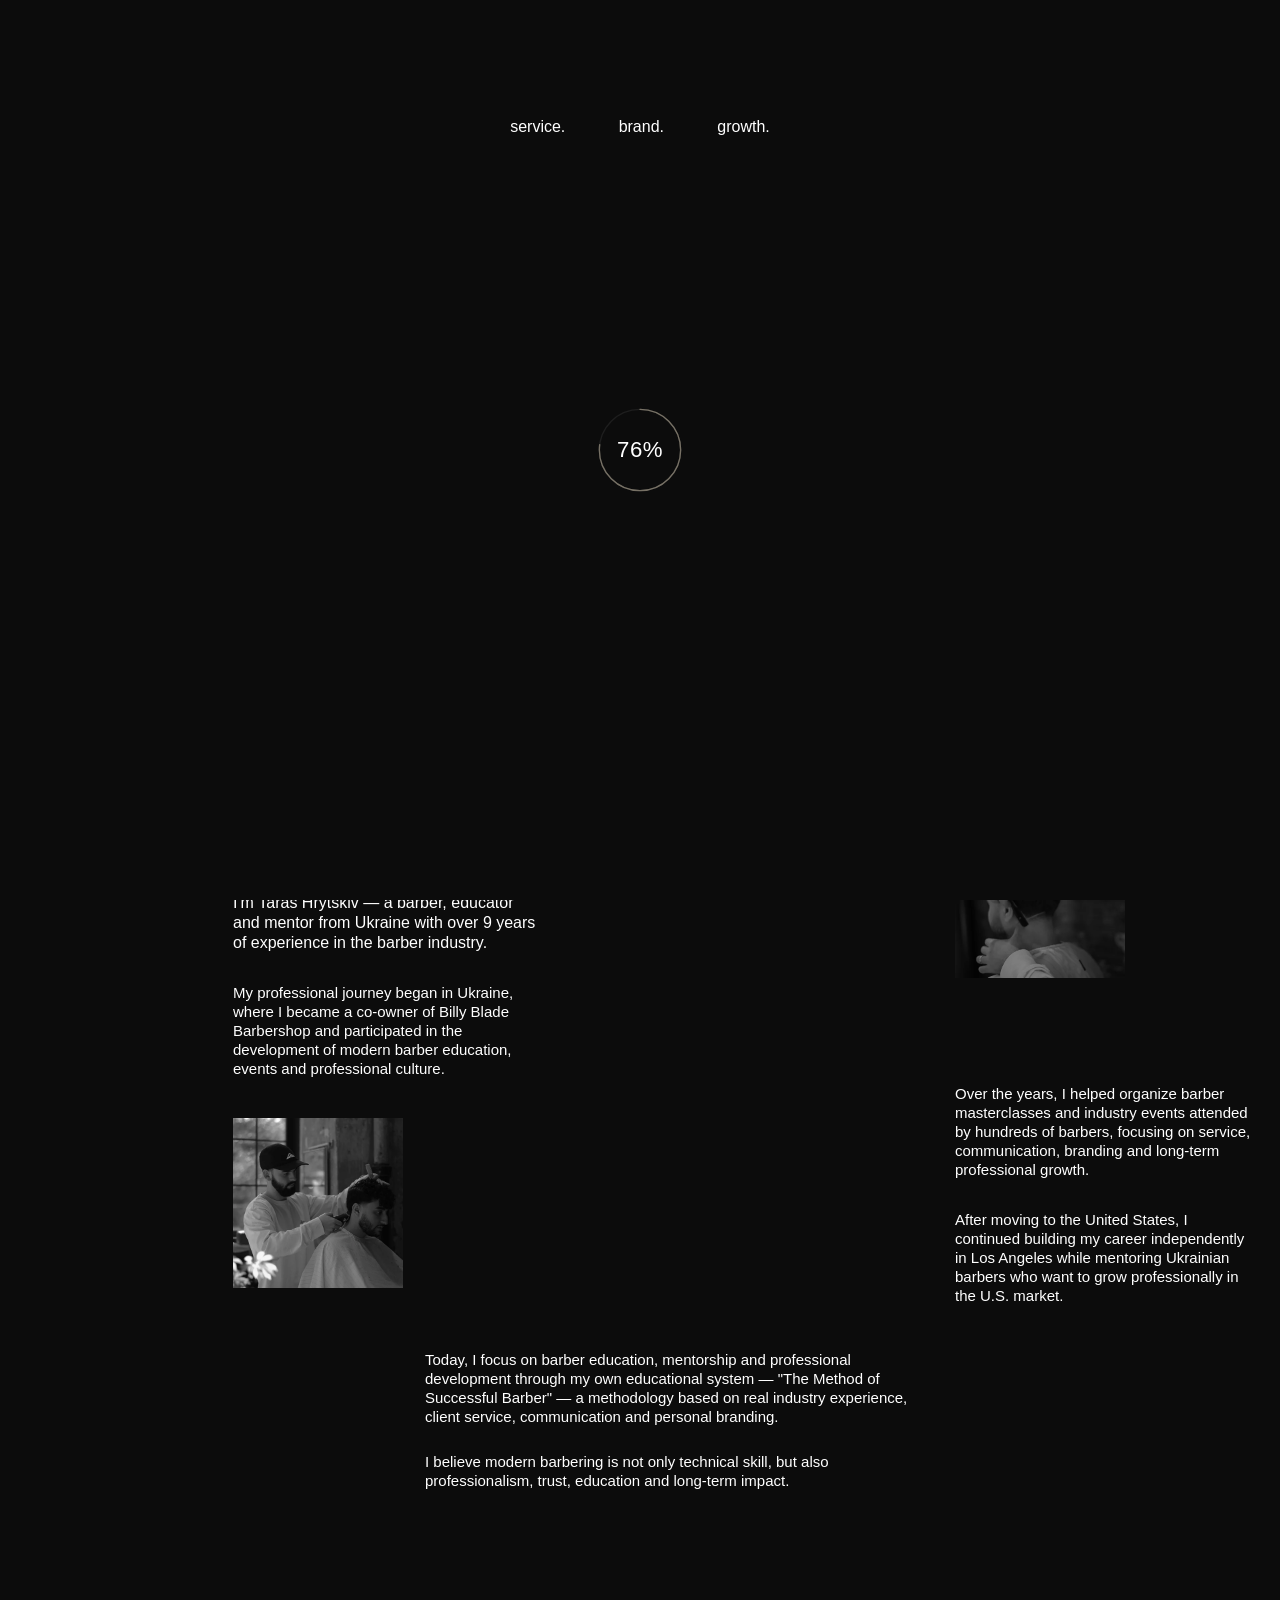
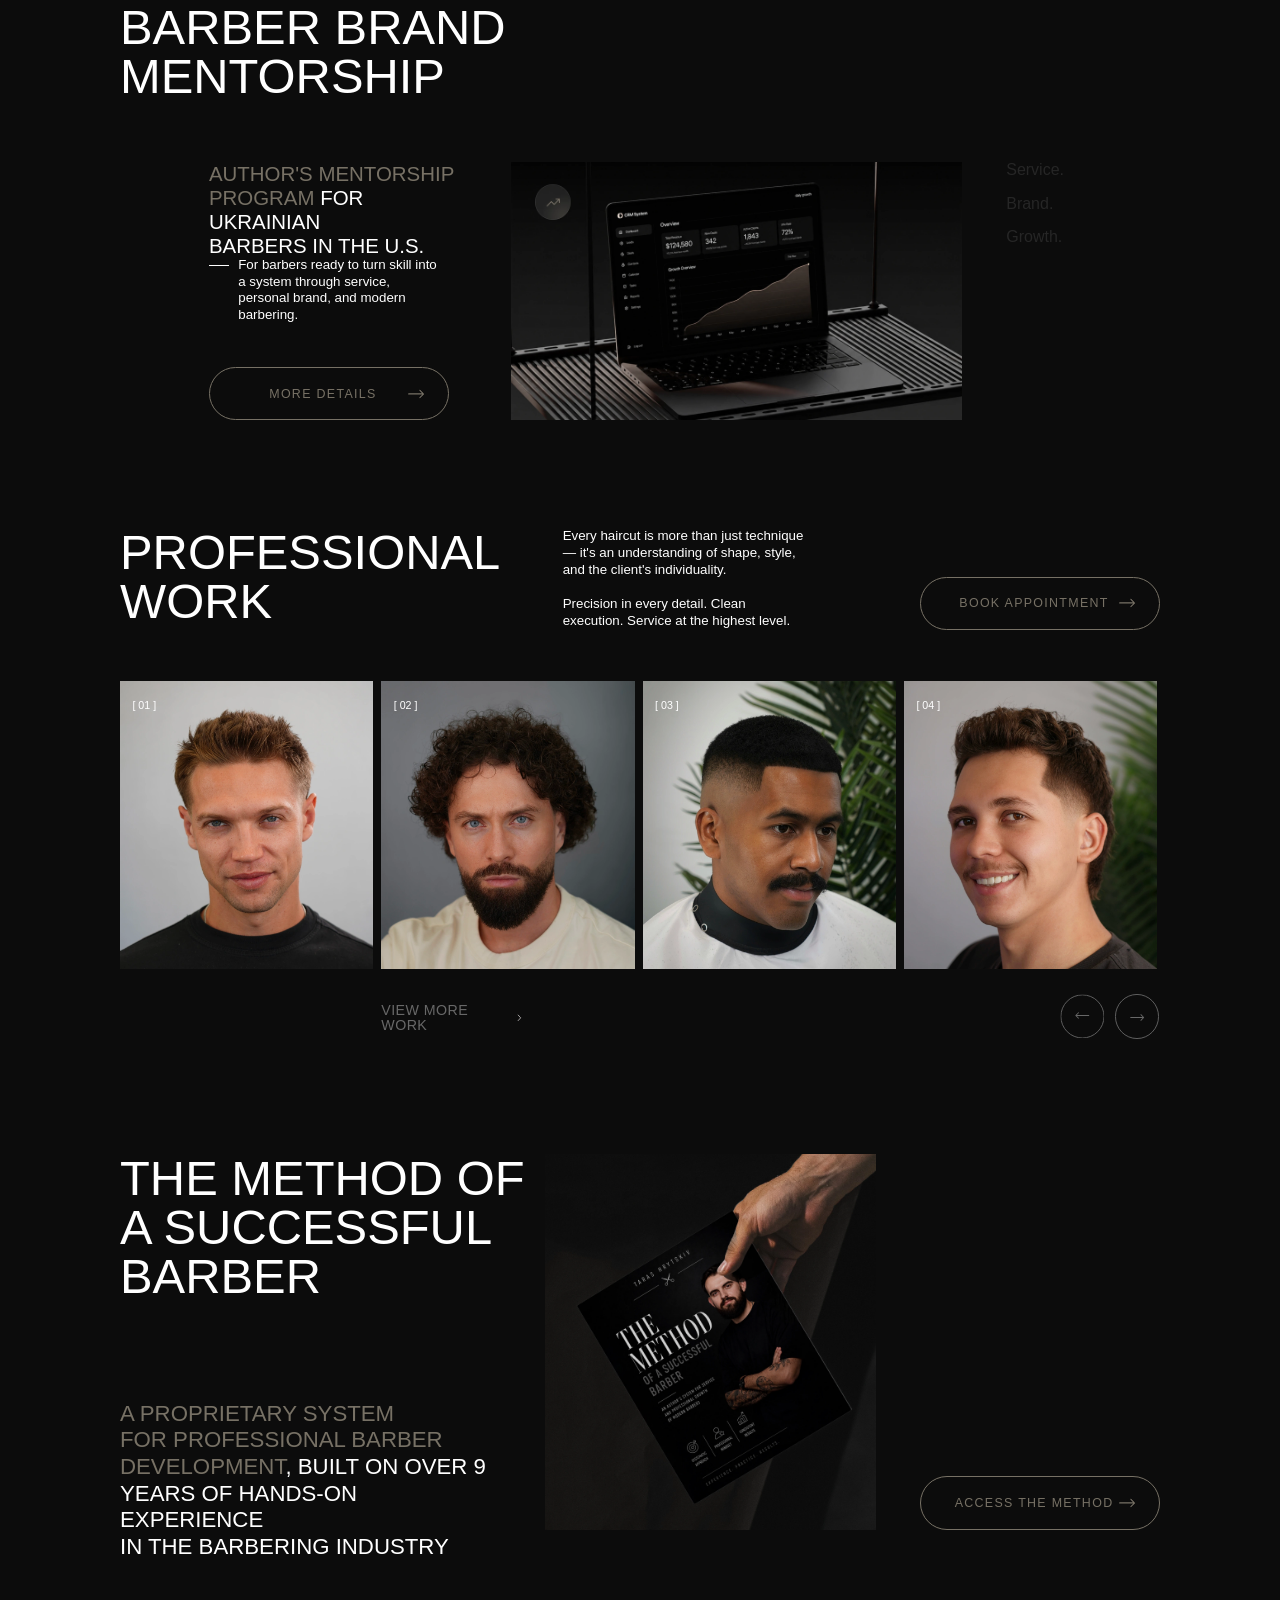
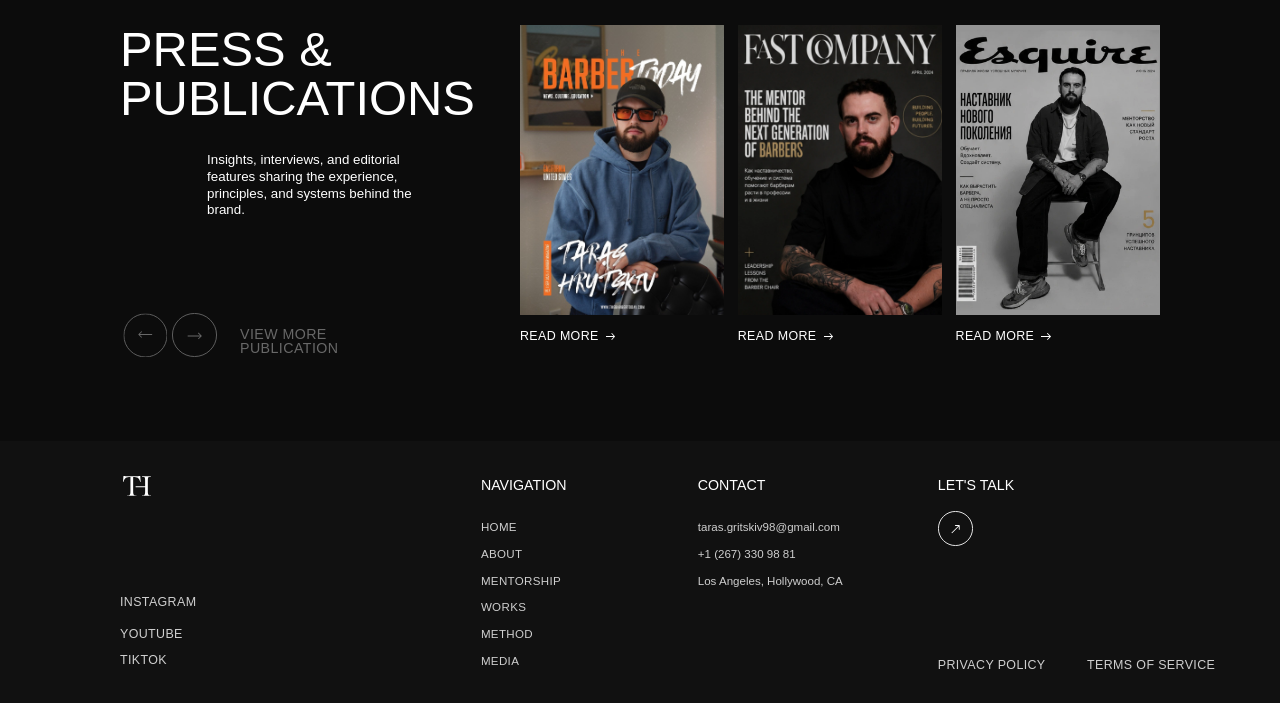
==== commit 76f2465a: "Mobile improvements: free-swipe carousels, book image, button active states - B4 & B6 carousels: fre" ====
--- a/index.html
+++ b/index.html
@@ -605,35 +605,24 @@
 (function() {
   const track    = document.getElementById('b4Track');
   const carousel = document.querySelector('.b4__carousel');
-  const TOTAL    = document.querySelectorAll('.b4__photo-wrap').length; // 5
+  const TOTAL    = document.querySelectorAll('.b4__photo-wrap').length;
   let current = 0;
   let scrollOffset = 0;
 
   track.style.transform = 'translateX(0px)';
 
   function isMob() { return window.innerWidth <= 768; }
-
-  // Desktop: 19.792vw + 0.625vw gap = 20.417vw
-  // Mobile:  285px slide + 10px gap = 295px
-  function getSlideWidth() {
-    return isMob() ? 295 : window.innerWidth * 0.20417;
-  }
-
-  function getMax() {
-    return isMob() ? TOTAL - 1 : 1;
-  }
-
-  // Mobile: last photo right-aligned in container (20px padding each side → container=350px)
-  // maxOffset = TOTAL*(slide+gap) - gap - container = 5*295 - 10 - 350 = 1115
+  function getSlideWidth() { return isMob() ? 295 : window.innerWidth * 0.20417; }
+  function getMax() { return isMob() ? TOTAL - 1 : 1; }
   function getMaxOffset() {
-    if (isMob()) return TOTAL * 295 - 10 - (window.innerWidth - 40);
+    if (isMob()) return Math.max(0, TOTAL * 295 - 10 - (window.innerWidth - 40));
     return getSlideWidth() * 1;
   }
 
   function goTo(idx) {
     current = Math.max(0, Math.min(idx, getMax()));
     scrollOffset = Math.min(current * getSlideWidth(), getMaxOffset());
-    track.style.transition = 'transform 0.55s cubic-bezier(0.23, 1, 0.32, 1)';
+    track.style.transition = 'transform 0.3s cubic-bezier(0.25, 0.46, 0.45, 0.94)';
     track.style.transform = `translateX(-${scrollOffset}px)`;
   }
 
@@ -650,24 +639,44 @@
     current = Math.round(scrollOffset / getSlideWidth());
   }, { passive: false });
 
-  // Mobile: touch swipe
-  let touchStartX = 0;
-  let touchStartOffset = 0;
+  // Mobile: free swipe with momentum
+  let touchStartX = 0, touchStartOffset = 0;
+  let lastX = 0, lastTime = 0, velocity = 0;
+  let rafId = null;
+
   carousel.addEventListener('touchstart', e => {
+    if (rafId) { cancelAnimationFrame(rafId); rafId = null; }
     touchStartX = e.touches[0].clientX;
     touchStartOffset = scrollOffset;
+    lastX = touchStartX;
+    lastTime = Date.now();
+    velocity = 0;
     track.style.transition = 'none';
   }, { passive: true });
 
   carousel.addEventListener('touchmove', e => {
+    const now = Date.now();
     const dx = touchStartX - e.touches[0].clientX;
+    const dt = now - lastTime;
+    if (dt > 0) velocity = (e.touches[0].clientX - lastX) / dt;
+    lastX = e.touches[0].clientX;
+    lastTime = now;
     scrollOffset = Math.max(0, Math.min(touchStartOffset + dx, getMaxOffset()));
     track.style.transform = `translateX(-${scrollOffset}px)`;
   }, { passive: true });
 
   carousel.addEventListener('touchend', () => {
-    current = Math.round(scrollOffset / getSlideWidth());
-    goTo(current);
+    // Apply momentum — no snap
+    let v = -velocity * 16; // px per frame
+    const decay = 0.92;
+    function momentum() {
+      if (Math.abs(v) < 0.5) { current = Math.round(scrollOffset / getSlideWidth()); return; }
+      scrollOffset = Math.max(0, Math.min(scrollOffset + v, getMaxOffset()));
+      track.style.transform = `translateX(-${scrollOffset}px)`;
+      v *= decay;
+      rafId = requestAnimationFrame(momentum);
+    }
+    rafId = requestAnimationFrame(momentum);
   });
 })();
 
@@ -791,49 +800,67 @@
 (function() {
   const track    = document.getElementById('b6Track');
   const carousel = document.querySelector('.b6__carousel');
-  const TOTAL    = document.querySelectorAll('.b6__slide').length; // 3
+  const TOTAL    = document.querySelectorAll('.b6__slide').length;
   let current = 0, scrollOffset = 0;
 
   track.style.transform = 'translateX(0px)';
 
   function isMob() { return window.innerWidth <= 768; }
-  // slide:230px + gap:10px = 240px step
   function getSlideWidth() { return isMob() ? 240 : 0; }
-  // last slide right-aligned with 20px margin: 3*240 + 10 - (vw-20)
-  function getMaxOffset() { return isMob() ? TOTAL * 240 + 10 - (window.innerWidth - 20) : 0; }
+  function getMaxOffset() { return isMob() ? Math.max(0, TOTAL * 240 + 10 - (window.innerWidth - 20)) : 0; }
   function getMax() { return isMob() ? TOTAL - 1 : 0; }
 
   function goTo(idx) {
     if (!isMob()) return;
     current = Math.max(0, Math.min(idx, getMax()));
     scrollOffset = Math.min(current * getSlideWidth(), getMaxOffset());
-    track.style.transition = 'transform 0.55s cubic-bezier(0.23, 1, 0.32, 1)';
+    track.style.transition = 'transform 0.3s cubic-bezier(0.25, 0.46, 0.45, 0.94)';
     track.style.transform = `translateX(-${scrollOffset}px)`;
   }
 
   document.querySelector('.b6__nav-btn--left').addEventListener('click',  () => goTo(current - 1));
   document.querySelector('.b6__nav-btn--right').addEventListener('click', () => goTo(current + 1));
 
-  // Touch swipe
+  // Mobile: free swipe with momentum
   let touchStartX = 0, touchStartOffset = 0;
+  let lastX = 0, lastTime = 0, velocity = 0;
+  let rafId = null;
+
   carousel.addEventListener('touchstart', e => {
     if (!isMob()) return;
+    if (rafId) { cancelAnimationFrame(rafId); rafId = null; }
     touchStartX = e.touches[0].clientX;
     touchStartOffset = scrollOffset;
+    lastX = touchStartX;
+    lastTime = Date.now();
+    velocity = 0;
     track.style.transition = 'none';
   }, { passive: true });
 
   carousel.addEventListener('touchmove', e => {
     if (!isMob()) return;
+    const now = Date.now();
     const dx = touchStartX - e.touches[0].clientX;
+    const dt = now - lastTime;
+    if (dt > 0) velocity = (e.touches[0].clientX - lastX) / dt;
+    lastX = e.touches[0].clientX;
+    lastTime = now;
     scrollOffset = Math.max(0, Math.min(touchStartOffset + dx, getMaxOffset()));
     track.style.transform = `translateX(-${scrollOffset}px)`;
   }, { passive: true });
 
   carousel.addEventListener('touchend', () => {
     if (!isMob()) return;
-    current = Math.round(scrollOffset / getSlideWidth());
-    goTo(current);
+    let v = -velocity * 16;
+    const decay = 0.92;
+    function momentum() {
+      if (Math.abs(v) < 0.5) { current = Math.round(scrollOffset / getSlideWidth()); return; }
+      scrollOffset = Math.max(0, Math.min(scrollOffset + v, getMaxOffset()));
+      track.style.transform = `translateX(-${scrollOffset}px)`;
+      v *= decay;
+      rafId = requestAnimationFrame(momentum);
+    }
+    rafId = requestAnimationFrame(momentum);
   });
 
   // ── Touch tilt effect on magazine covers (mobile) ──
--- a/styles/base.css
+++ b/styles/base.css
@@ -13,3 +13,44 @@
   min-height: 100vh;
   overflow-x: hidden;
 }
+
+/* ── Mobile: replace hover fill animation with simple tap feedback ── */
+@media (max-width: 768px) {
+  /* Disable ::after fill on all pill buttons */
+  .hero__more-btn::after,
+  .b4__btn::after,
+  .b5__btn::after,
+  .block3__btn::after,
+  .bbm-hero__more-btn::after,
+  .method-hero__more-btn::after,
+  .method-b3__btn-pill::after {
+    display: none;
+  }
+
+  /* Active tap state */
+  .hero__more-btn:active,
+  .b4__btn:active,
+  .b5__btn:active,
+  .block3__btn:active,
+  .bbm-hero__more-btn:active,
+  .method-hero__more-btn:active {
+    background: rgba(119, 113, 101, 0.18);
+    border-color: #a09a8e;
+    transition: background 0.15s ease, border-color 0.15s ease;
+  }
+
+  .hero__more-btn:active span,
+  .b4__btn:active span,
+  .b5__btn:active span,
+  .block3__btn:active span,
+  .bbm-hero__more-btn:active span,
+  .method-hero__more-btn:active span {
+    color: #fff;
+    transition: color 0.15s ease;
+  }
+
+  .method-b3__btn-pill:active {
+    background: rgba(119, 113, 101, 0.18);
+    border-color: #a09a8e;
+  }
+}
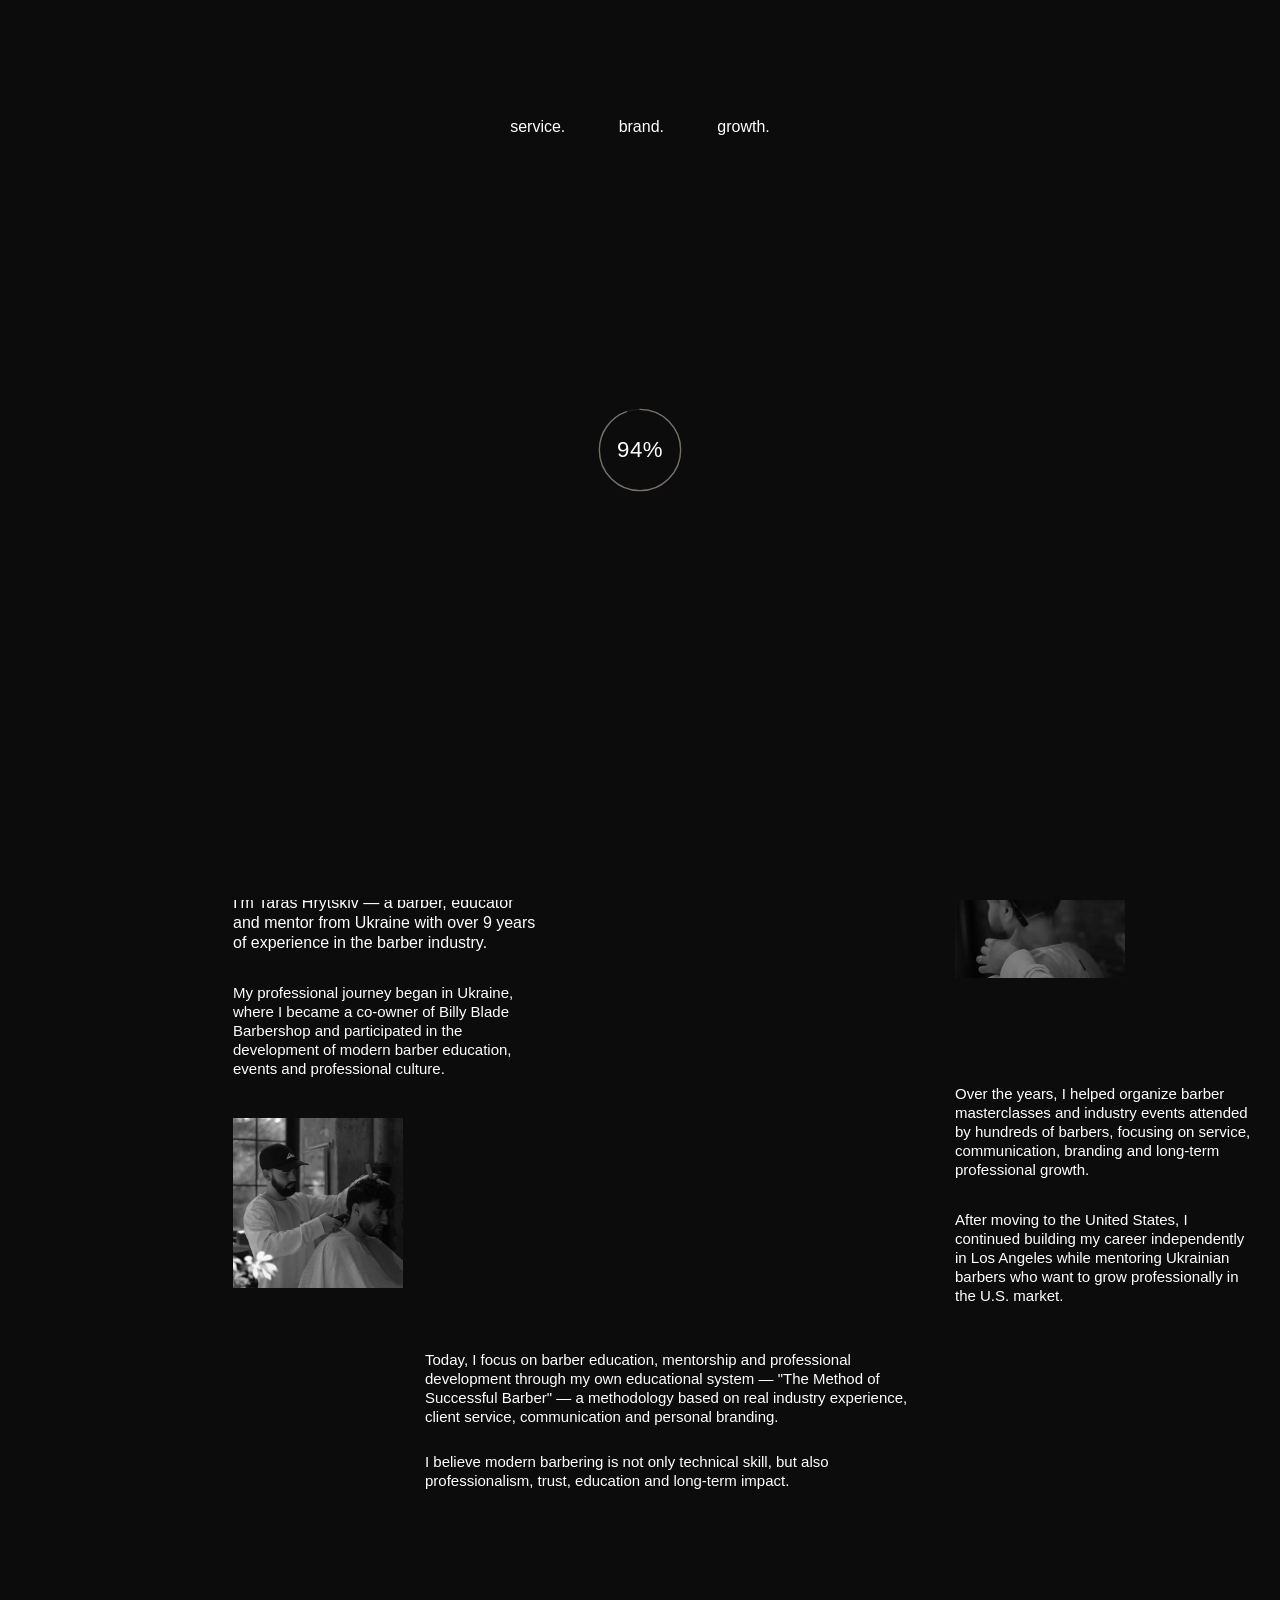
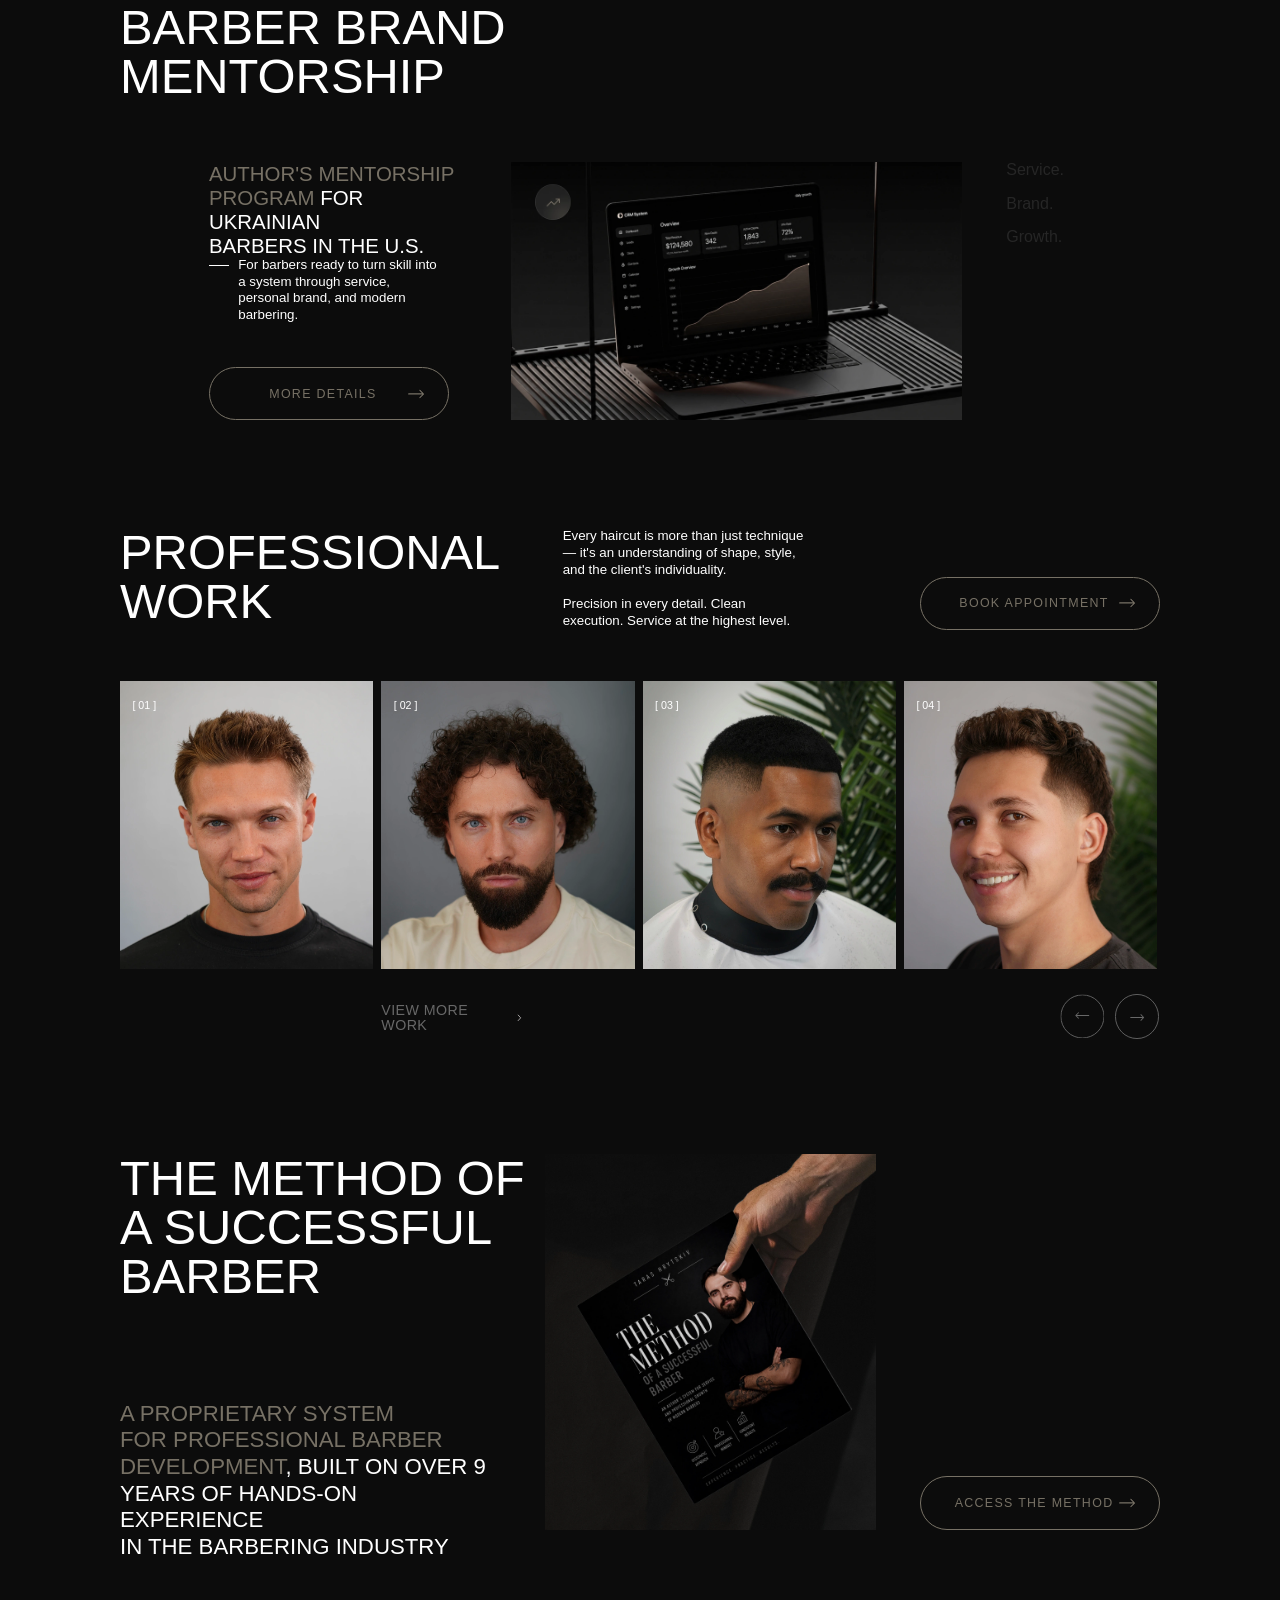
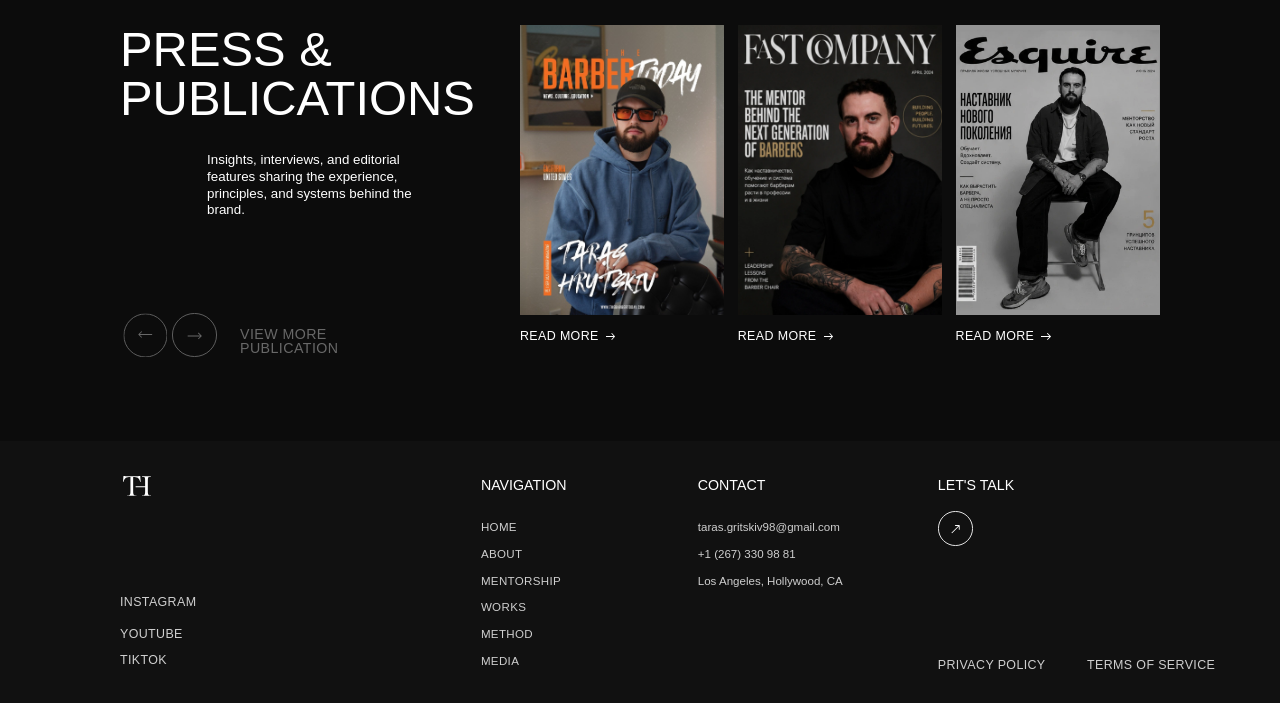
==== commit 457d38a3: "Fix carousel button tap delay: touchend handler + 0.22s transition Co-Authored-By: Claude Sonnet 4.6" ====
--- a/index.html
+++ b/index.html
@@ -622,12 +622,18 @@
   function goTo(idx) {
     current = Math.max(0, Math.min(idx, getMax()));
     scrollOffset = Math.min(current * getSlideWidth(), getMaxOffset());
-    track.style.transition = 'transform 0.3s cubic-bezier(0.25, 0.46, 0.45, 0.94)';
+    track.style.transition = 'transform 0.22s cubic-bezier(0.25, 0.46, 0.45, 0.94)';
     track.style.transform = `translateX(-${scrollOffset}px)`;
   }
 
-  document.querySelector('.b4__nav-btn--left').addEventListener('click',  () => goTo(current - 1));
-  document.querySelector('.b4__nav-btn--right').addEventListener('click', () => goTo(current + 1));
+  function addInstantHandler(el, fn) {
+    let didTouch = false;
+    el.addEventListener('touchend', e => { e.preventDefault(); didTouch = true; fn(); setTimeout(() => didTouch = false, 300); });
+    el.addEventListener('click', () => { if (!didTouch) fn(); });
+  }
+
+  addInstantHandler(document.querySelector('.b4__nav-btn--left'),  () => goTo(current - 1));
+  addInstantHandler(document.querySelector('.b4__nav-btn--right'), () => goTo(current + 1));
 
   // Desktop: horizontal scroll wheel
   carousel.addEventListener('wheel', e => {
@@ -814,12 +820,18 @@
     if (!isMob()) return;
     current = Math.max(0, Math.min(idx, getMax()));
     scrollOffset = Math.min(current * getSlideWidth(), getMaxOffset());
-    track.style.transition = 'transform 0.3s cubic-bezier(0.25, 0.46, 0.45, 0.94)';
+    track.style.transition = 'transform 0.22s cubic-bezier(0.25, 0.46, 0.45, 0.94)';
     track.style.transform = `translateX(-${scrollOffset}px)`;
   }
 
-  document.querySelector('.b6__nav-btn--left').addEventListener('click',  () => goTo(current - 1));
-  document.querySelector('.b6__nav-btn--right').addEventListener('click', () => goTo(current + 1));
+  function addInstantHandler(el, fn) {
+    let didTouch = false;
+    el.addEventListener('touchend', e => { e.preventDefault(); didTouch = true; fn(); setTimeout(() => didTouch = false, 300); });
+    el.addEventListener('click', () => { if (!didTouch) fn(); });
+  }
+
+  addInstantHandler(document.querySelector('.b6__nav-btn--left'),  () => goTo(current - 1));
+  addInstantHandler(document.querySelector('.b6__nav-btn--right'), () => goTo(current + 1));
 
   // Mobile: free swipe with momentum
   let touchStartX = 0, touchStartOffset = 0;
--- a/styles/block4.css
+++ b/styles/block4.css
@@ -205,6 +205,7 @@
   align-items: center;
   justify-content: center;
   transition: transform 0.25s ease;
+  touch-action: manipulation;
 }
 
 .b4__nav-btn:hover { transform: scale(1.12); }
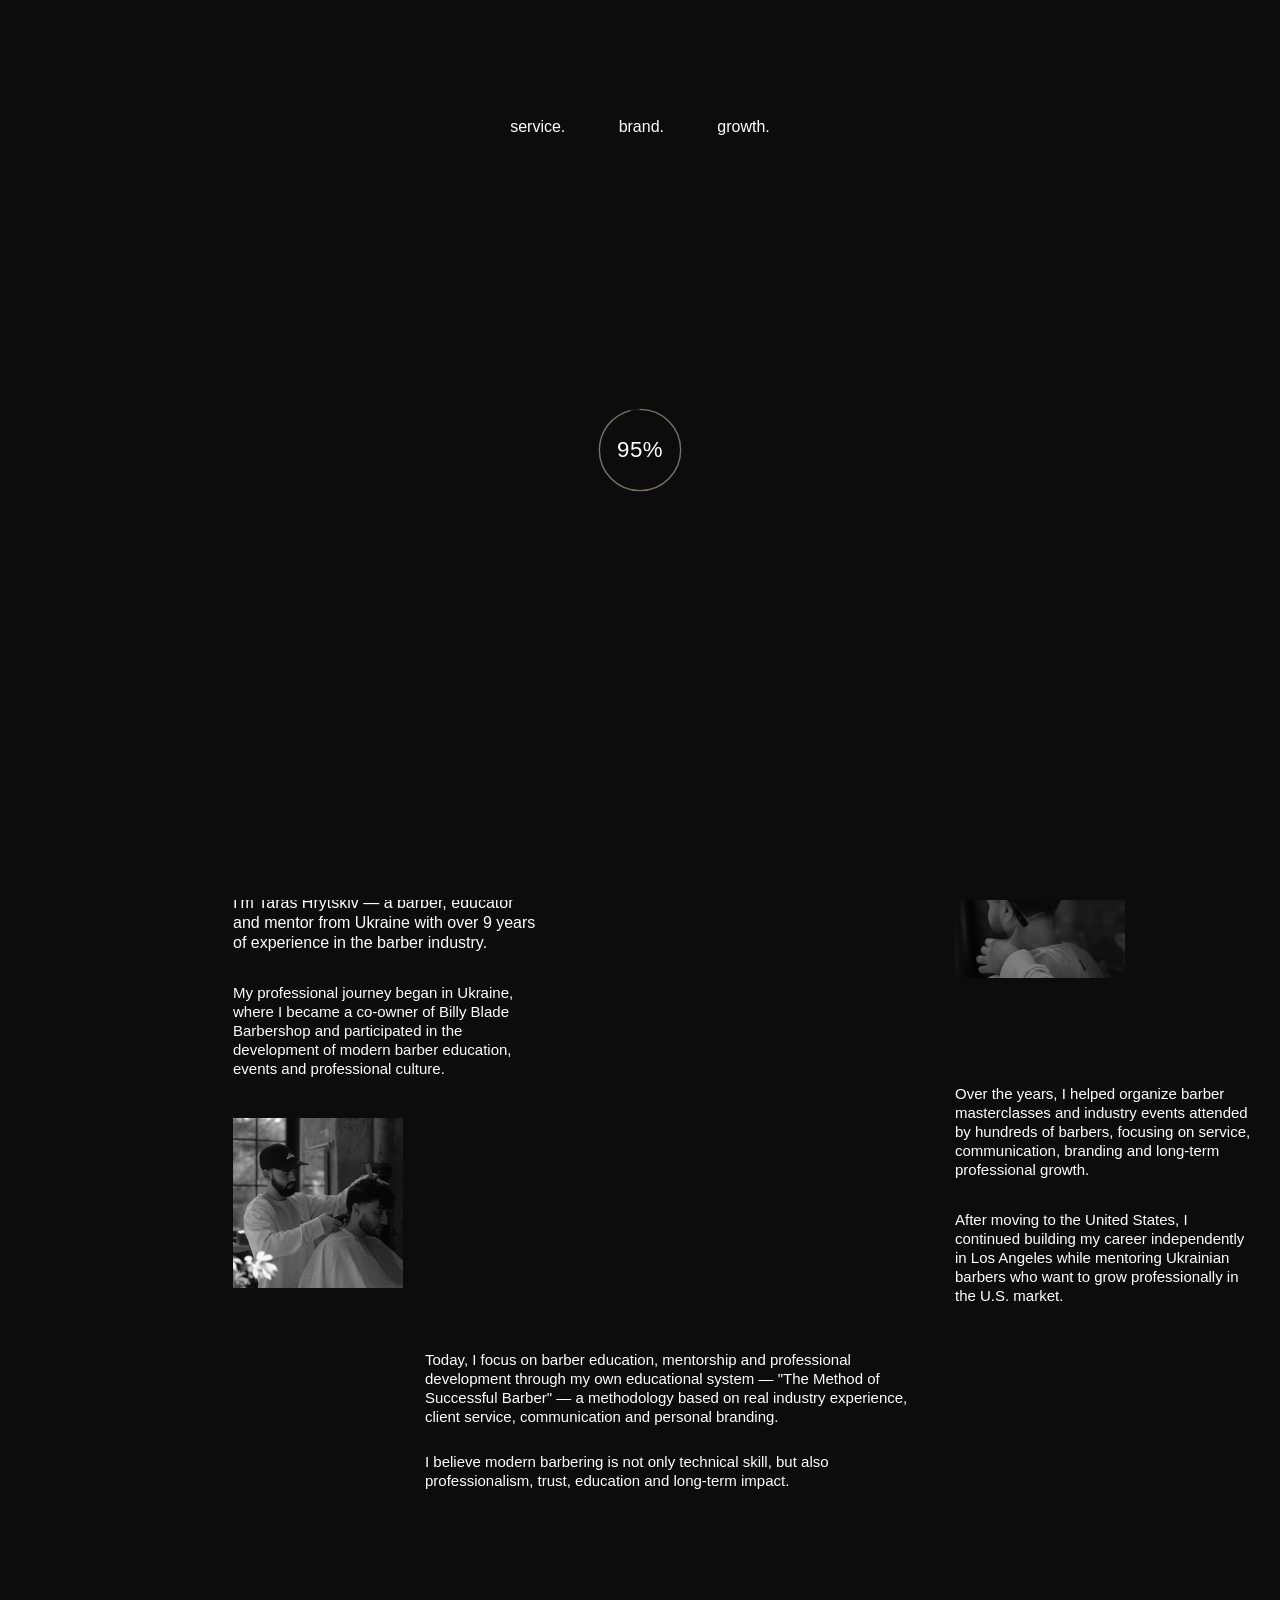
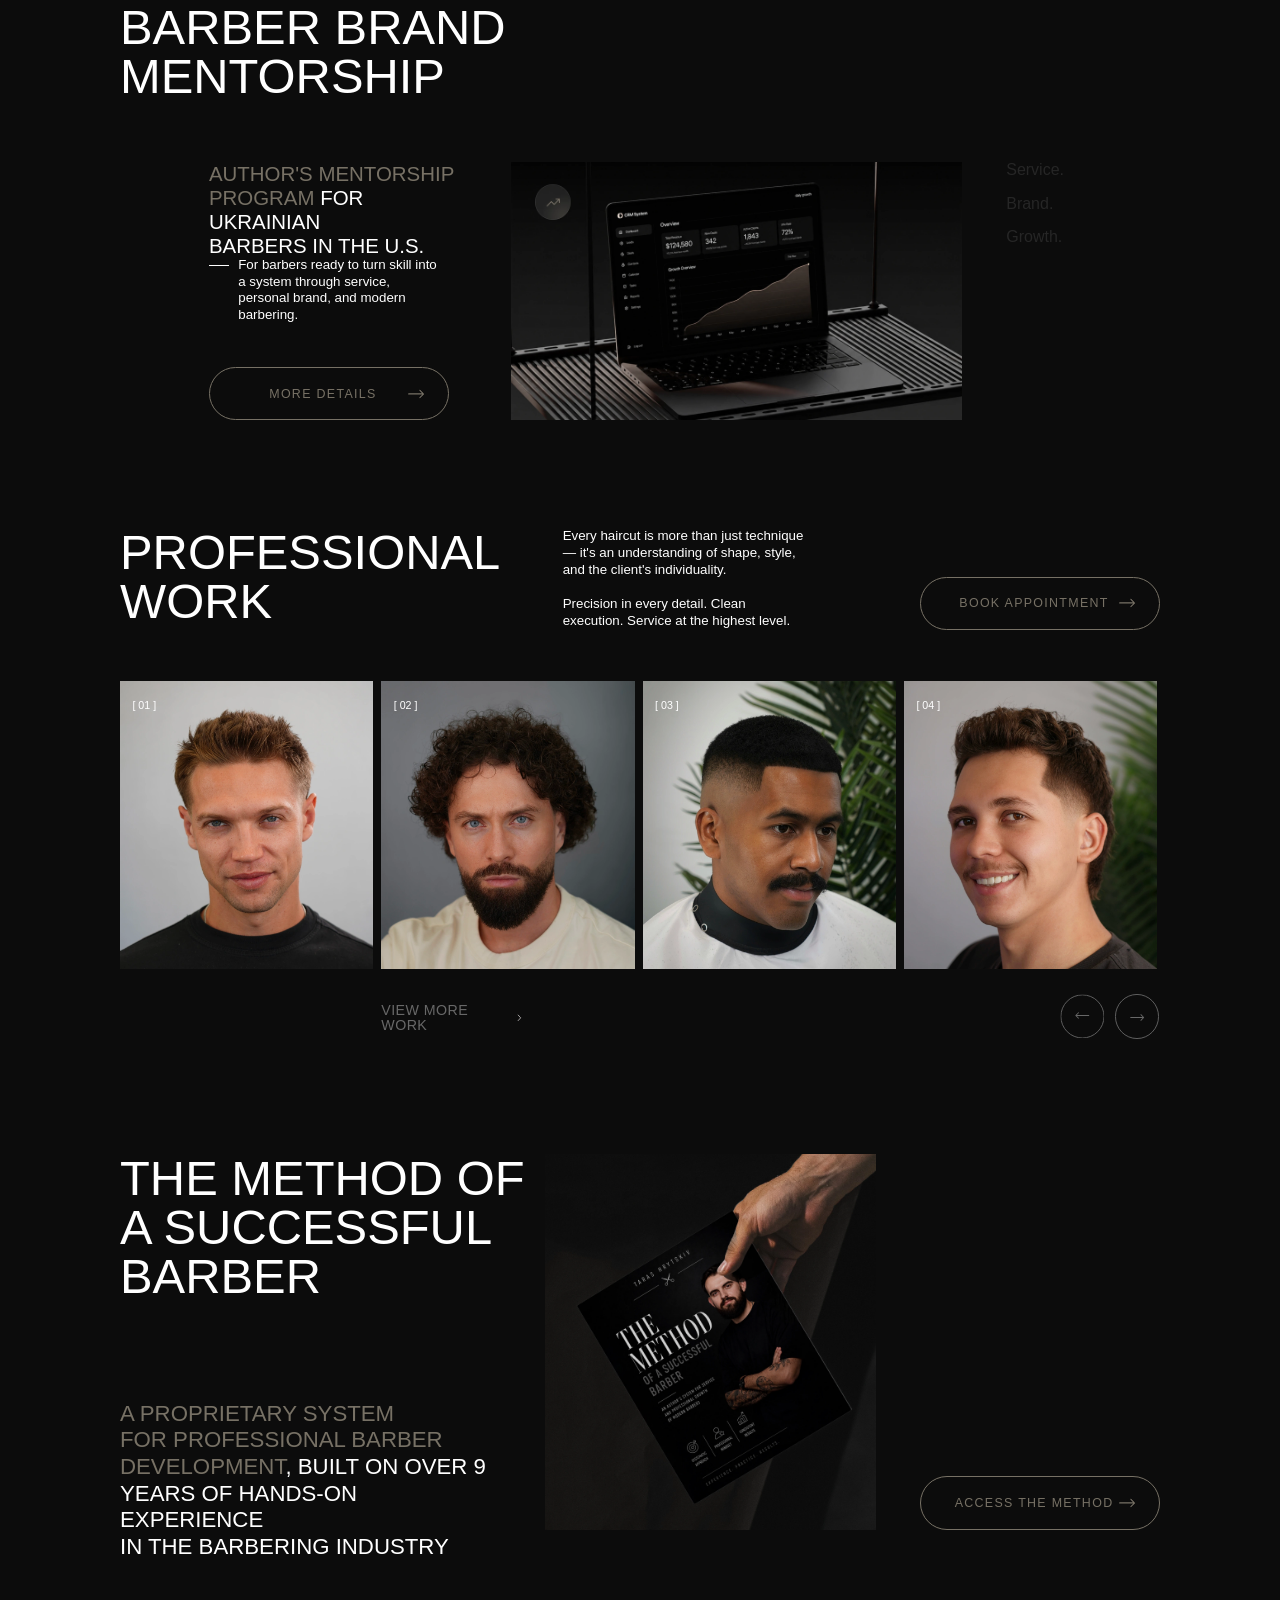
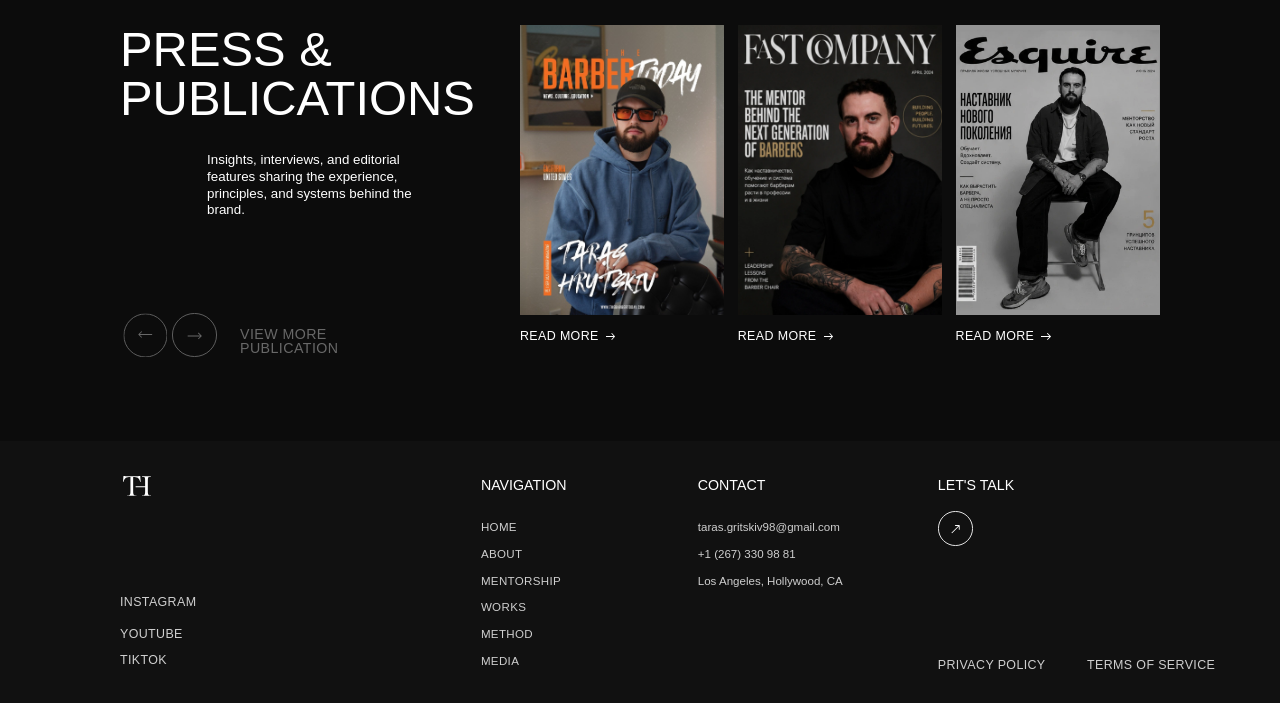
==== commit 4d857b9f: "Fix lightbox nav tap delay: touchend handlers Co-Authored-By: Claude Sonnet 4.6 <noreply@anthropic.c" ====
--- a/index.html
+++ b/index.html
@@ -588,9 +588,15 @@
   function lbGo(idx) { lbIndex = (idx + photos.length) % photos.length; lightboxImg.src = photos[lbIndex]; }
   function closeLightbox() { lightbox.classList.remove('active'); }
 
-  closeBtn.addEventListener('click', e => { e.stopPropagation(); closeLightbox(); });
-  lbPrev.addEventListener('click', e => { e.stopPropagation(); lbGo(lbIndex - 1); });
-  lbNext.addEventListener('click', e => { e.stopPropagation(); lbGo(lbIndex + 1); });
+  function instantBtn(el, fn) {
+    let didTouch = false;
+    el.addEventListener('touchend', e => { e.preventDefault(); e.stopPropagation(); didTouch = true; fn(); setTimeout(() => didTouch = false, 300); });
+    el.addEventListener('click', e => { e.stopPropagation(); if (!didTouch) fn(); });
+  }
+
+  instantBtn(closeBtn, closeLightbox);
+  instantBtn(lbPrev, () => lbGo(lbIndex - 1));
+  instantBtn(lbNext, () => lbGo(lbIndex + 1));
   lightbox.addEventListener('click', e => { if (e.target === lightbox || e.target === lightboxImg) closeLightbox(); });
   document.addEventListener('keydown', e => {
     if (!lightbox.classList.contains('active')) return;
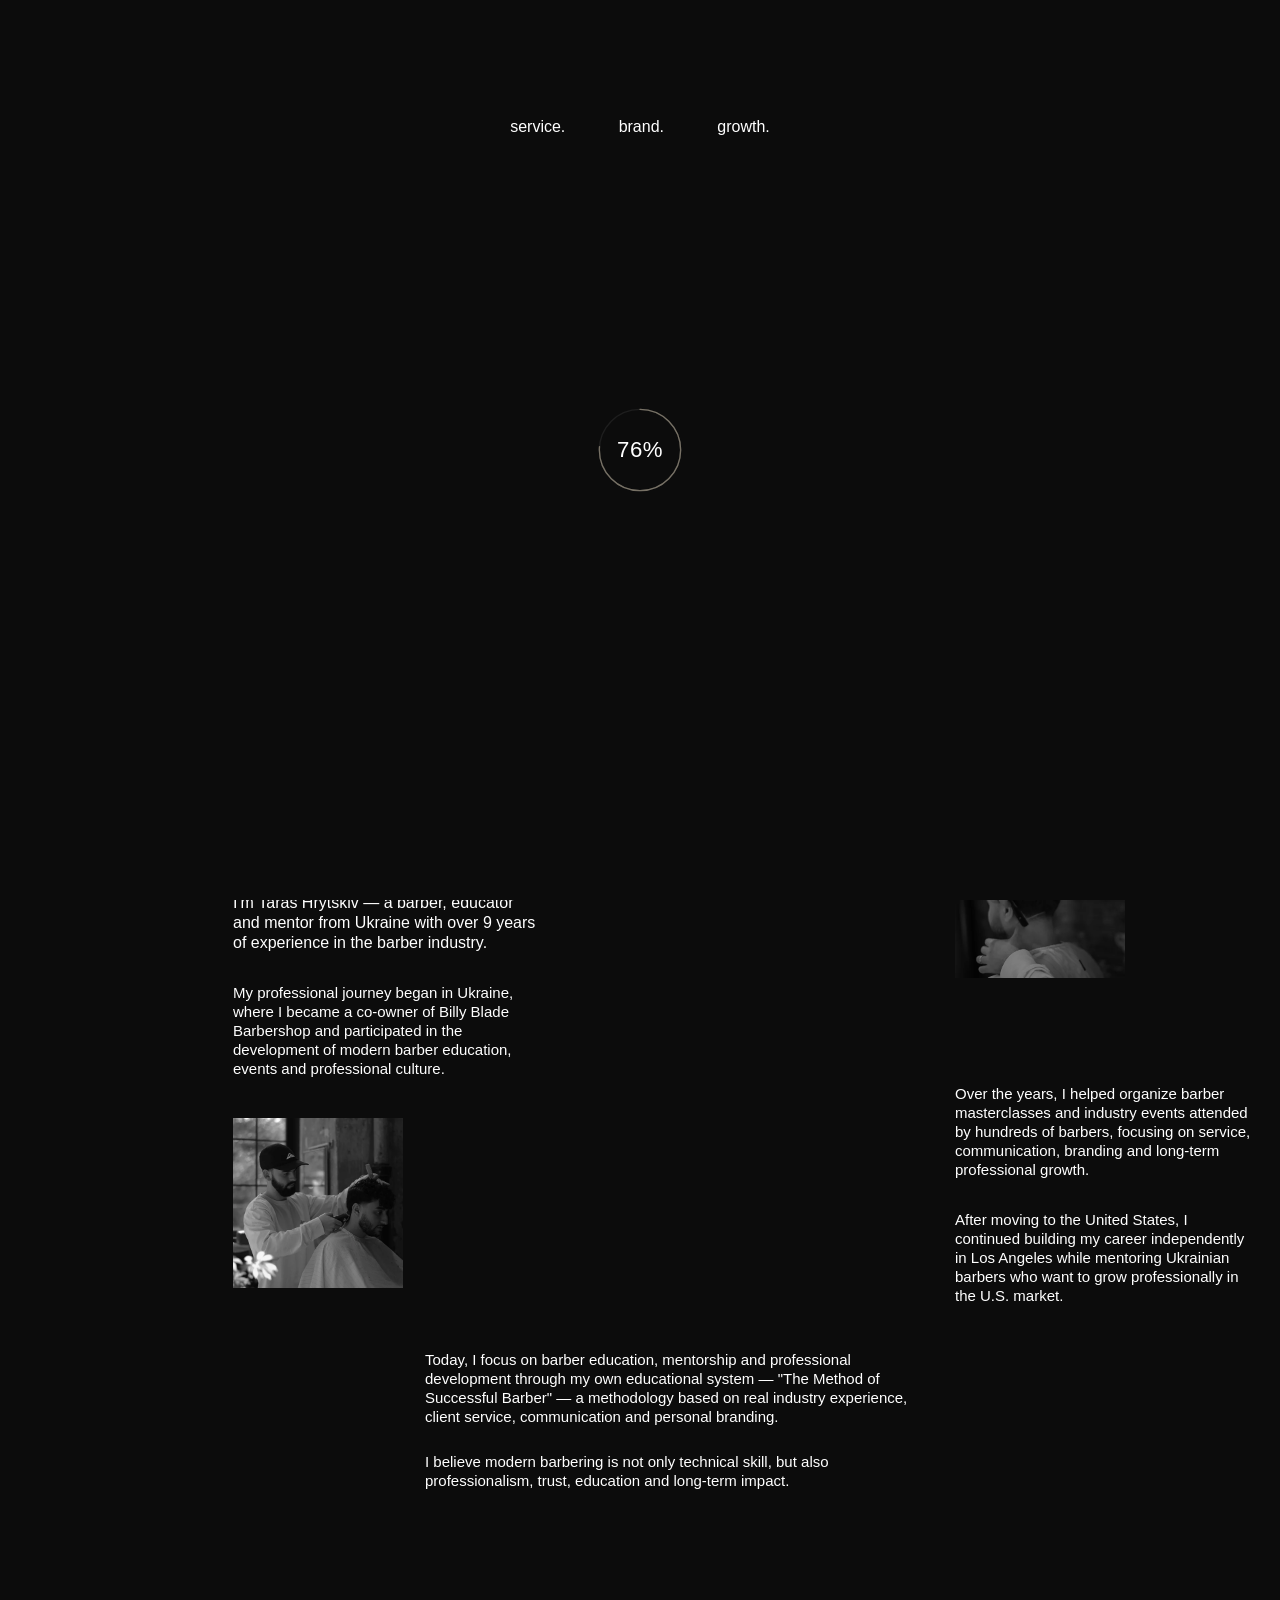
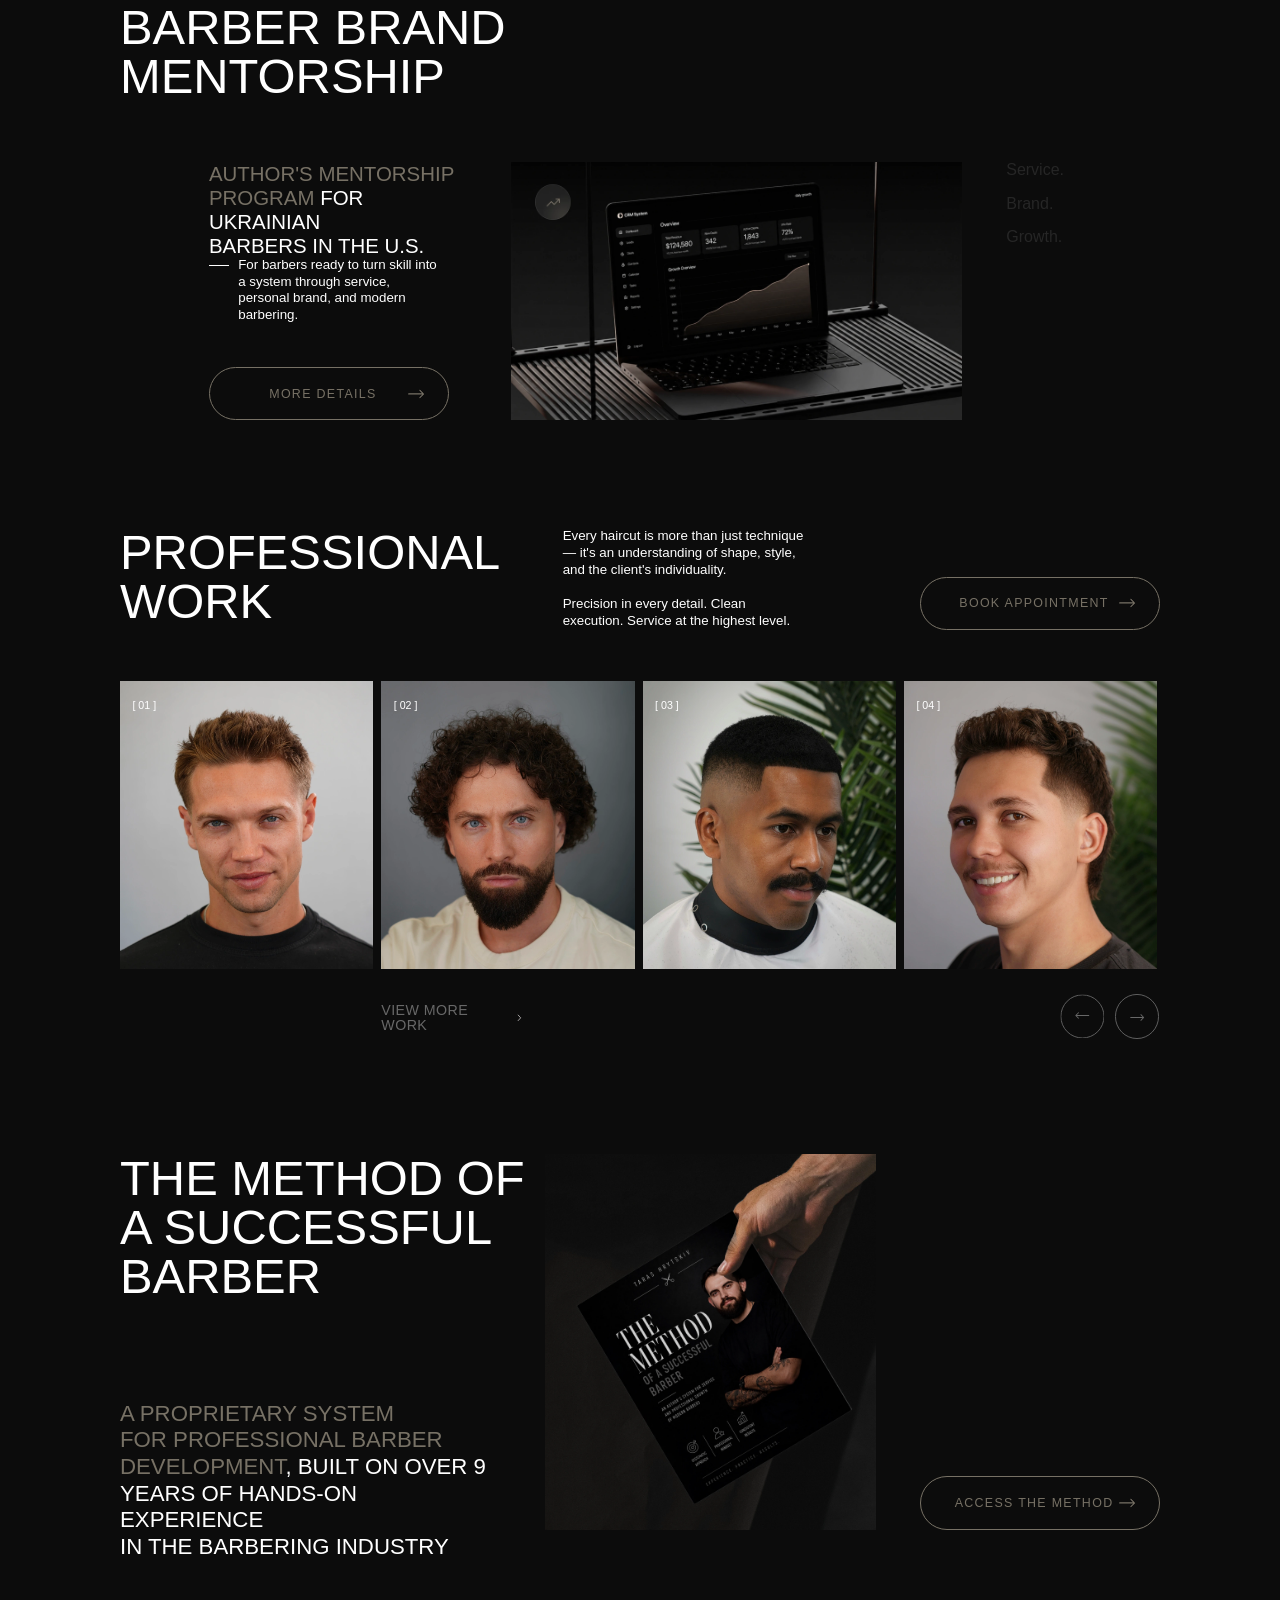
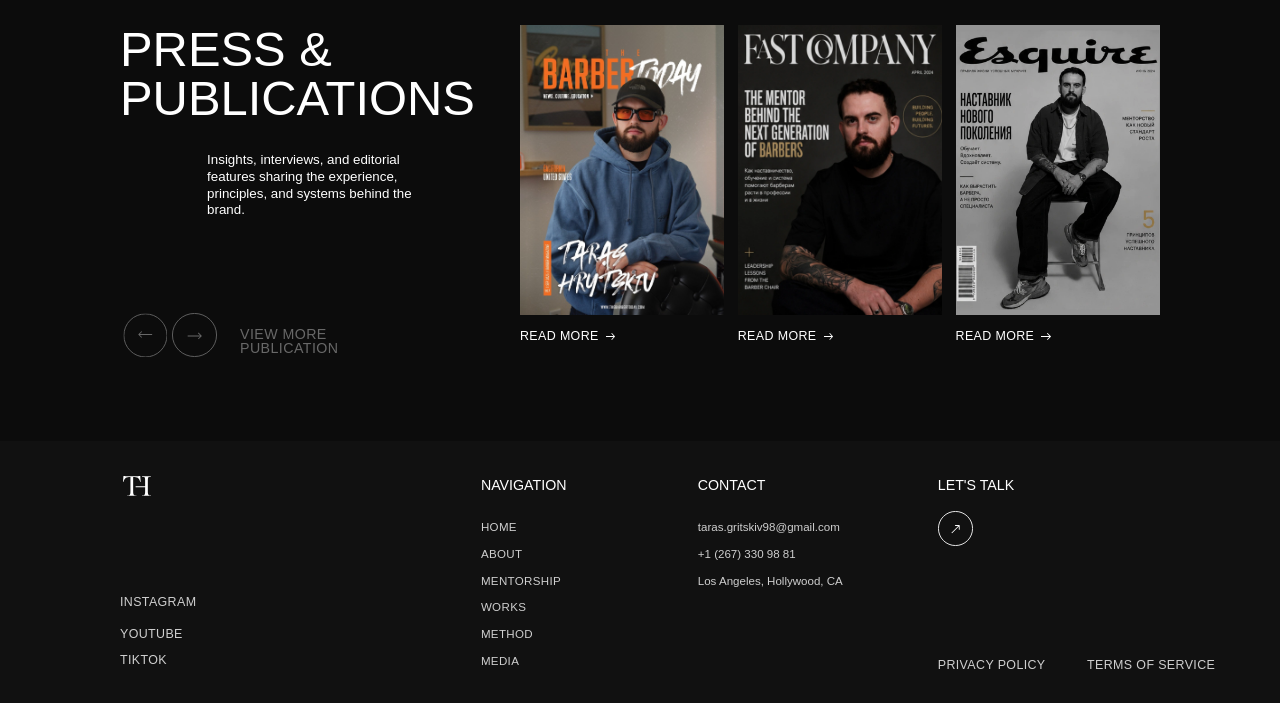
==== commit 721beb50: "Add booking link to all Book Consultation buttons Co-Authored-By: Claude Sonnet 4.6 <noreply@anthrop" ====
--- a/index.html
+++ b/index.html
@@ -127,7 +127,7 @@
       <a href="index.html#media" class="mob-menu__link">Media</a>
       <a href="#contact" class="mob-menu__link">Contact</a>
     </nav>
-    <a href="#" class="mob-menu__cta">
+    <a href="https://tarascuts.square.site/?utm_source=ig&utm_medium=social&utm_content=link_in_bio&utm_id=97760_v0_s00_e0_tv3" target="_blank" rel="noopener" class="mob-menu__cta">
       <span>Book Consultation</span>
       <img src="assets/b4_arrow.svg" class="mob-menu__cta-arrow" alt="" />
     </a>
@@ -151,7 +151,7 @@
       <li><a href="index.html#media">Media</a></li>
       <li><a href="#contact">Contact</a></li>
     </ul>
-    <a href="#" class="hero__cta-btn">
+    <a href="https://tarascuts.square.site/?utm_source=ig&utm_medium=social&utm_content=link_in_bio&utm_id=97760_v0_s00_e0_tv3" target="_blank" rel="noopener" class="hero__cta-btn">
       <span>Book Consultation</span>
     </a>
   </nav>
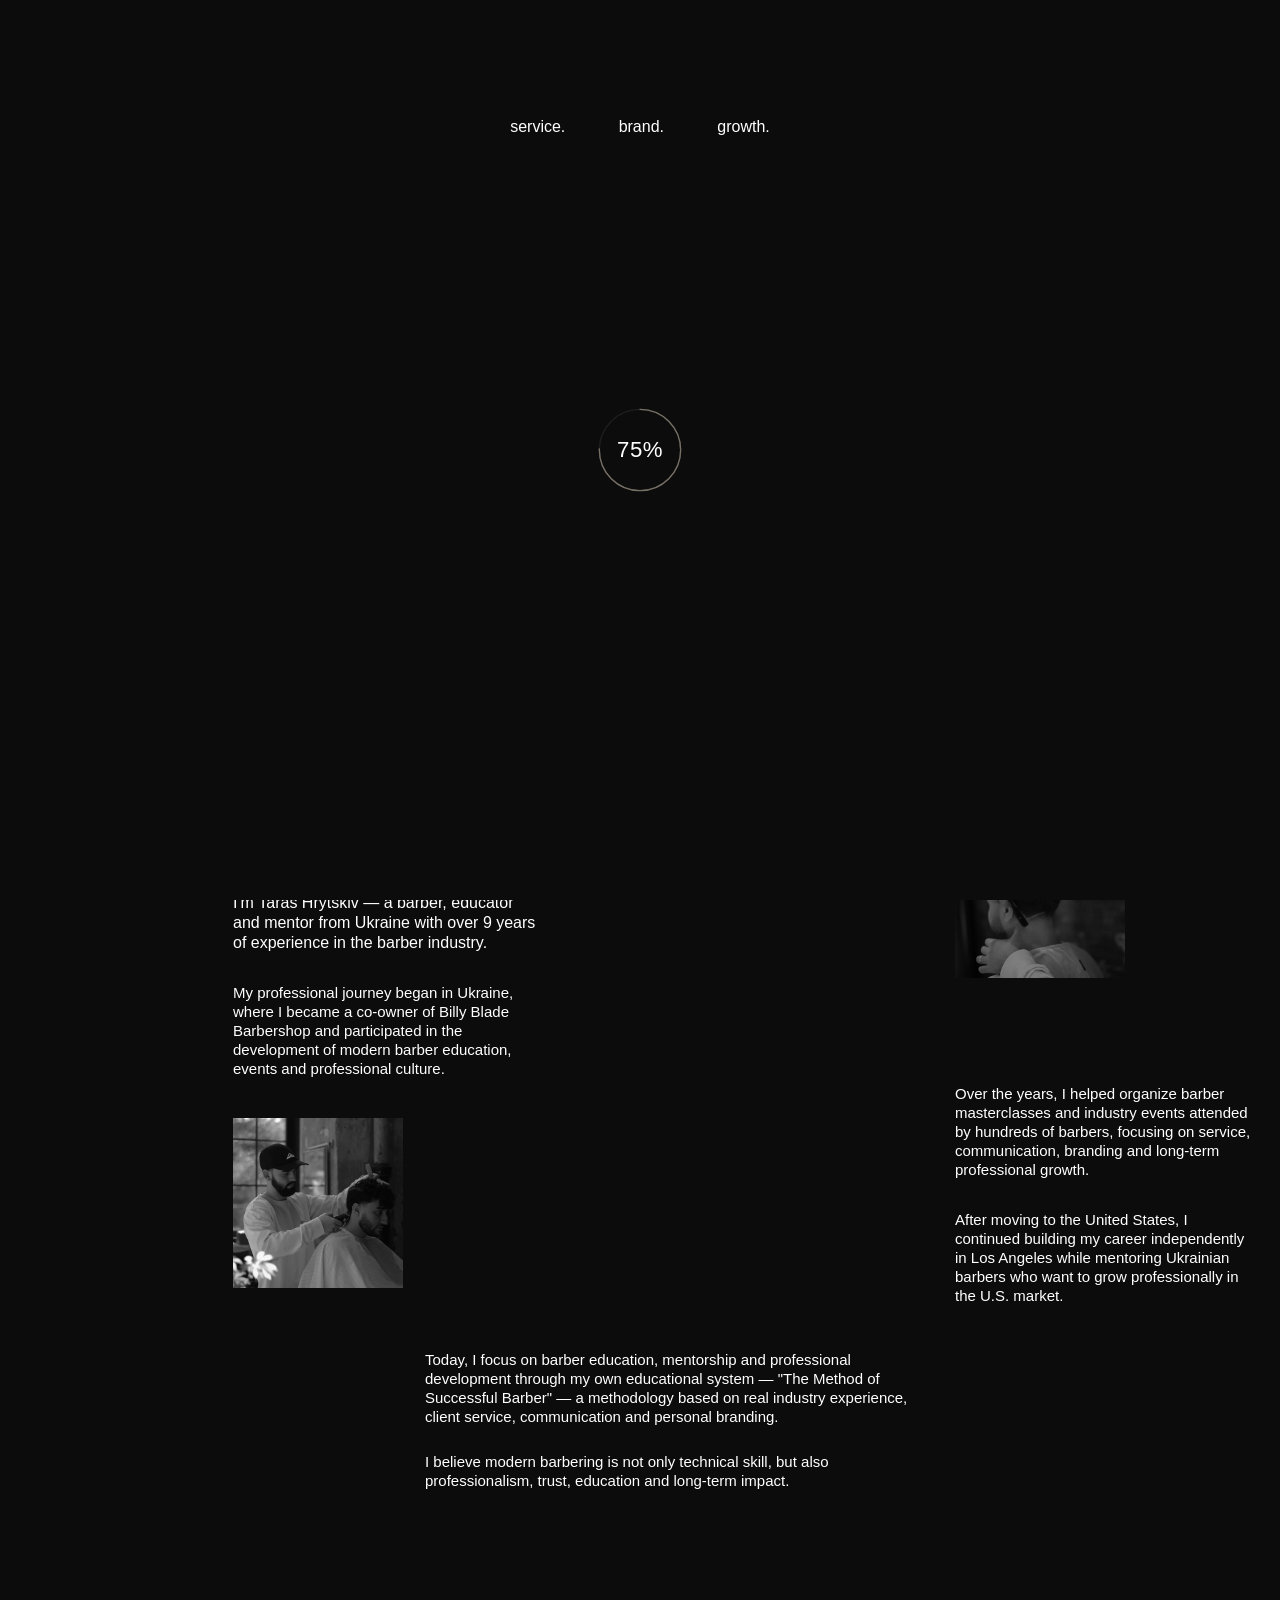
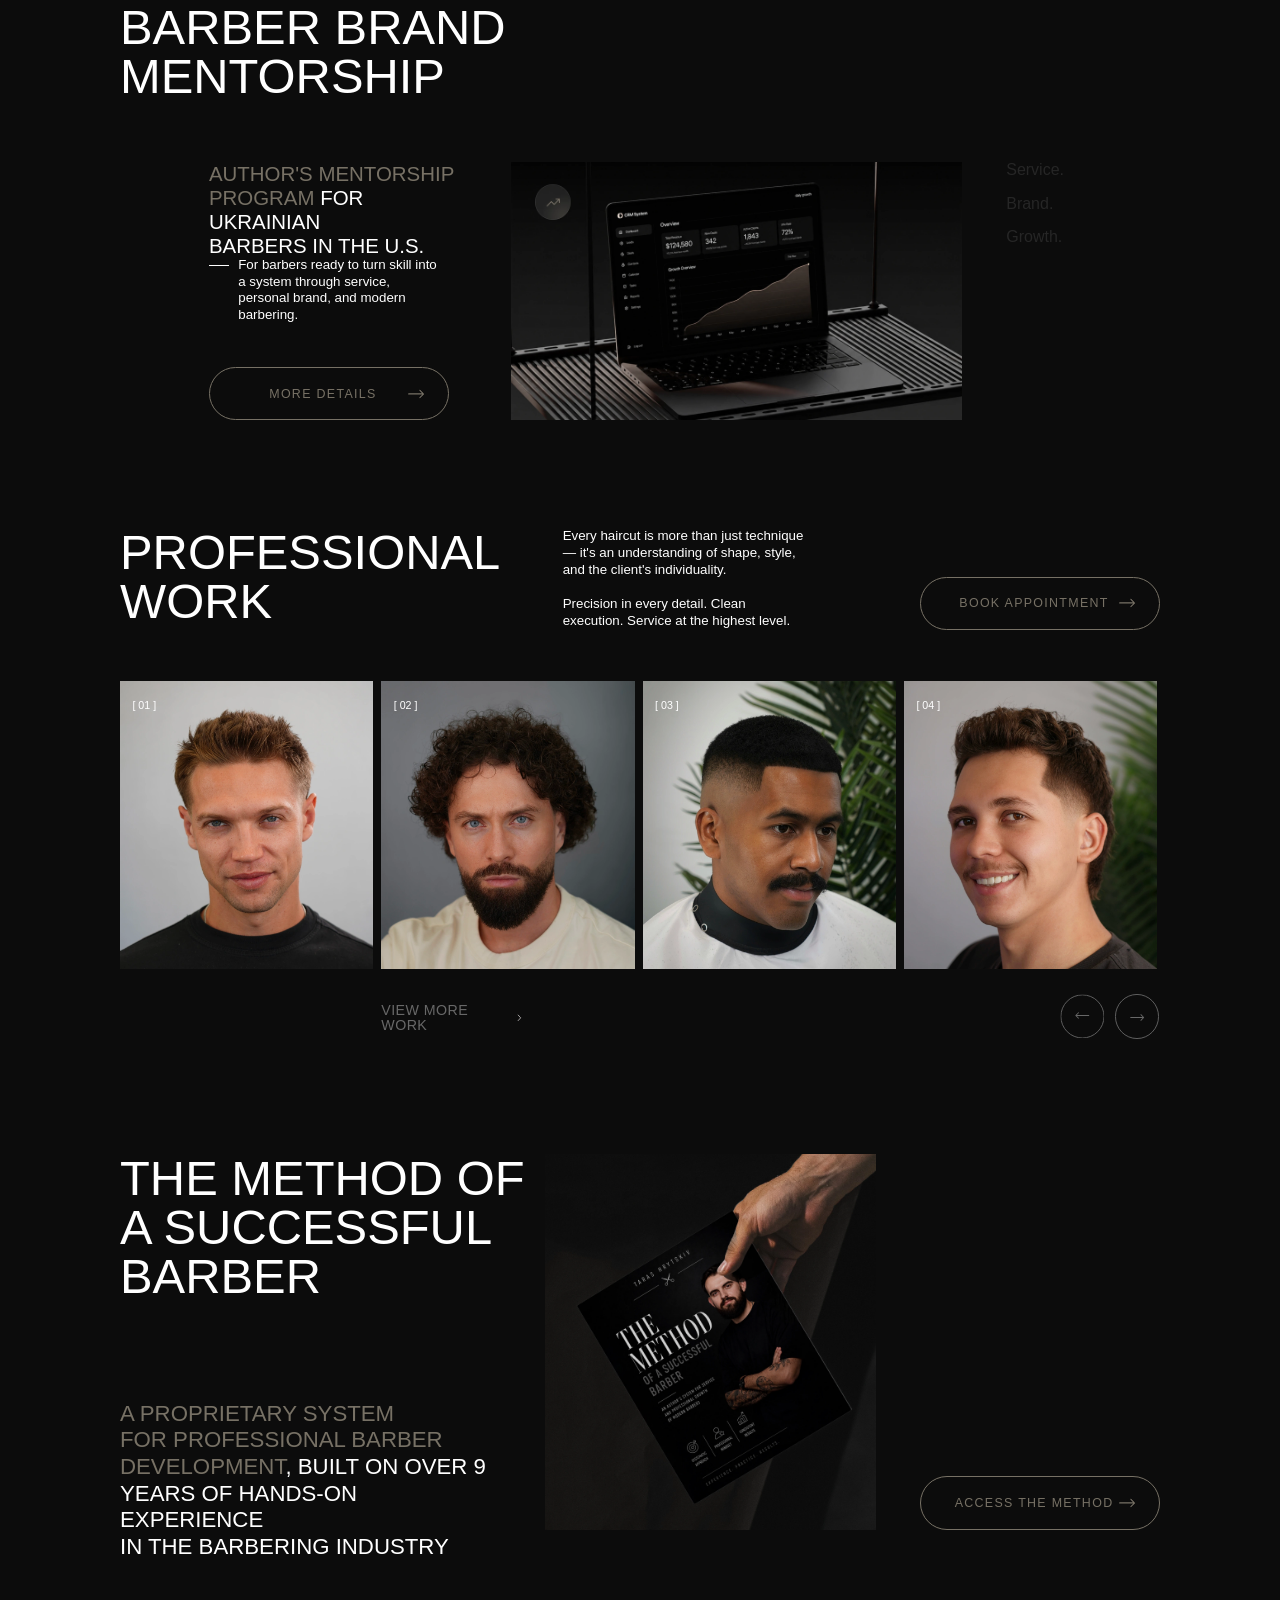
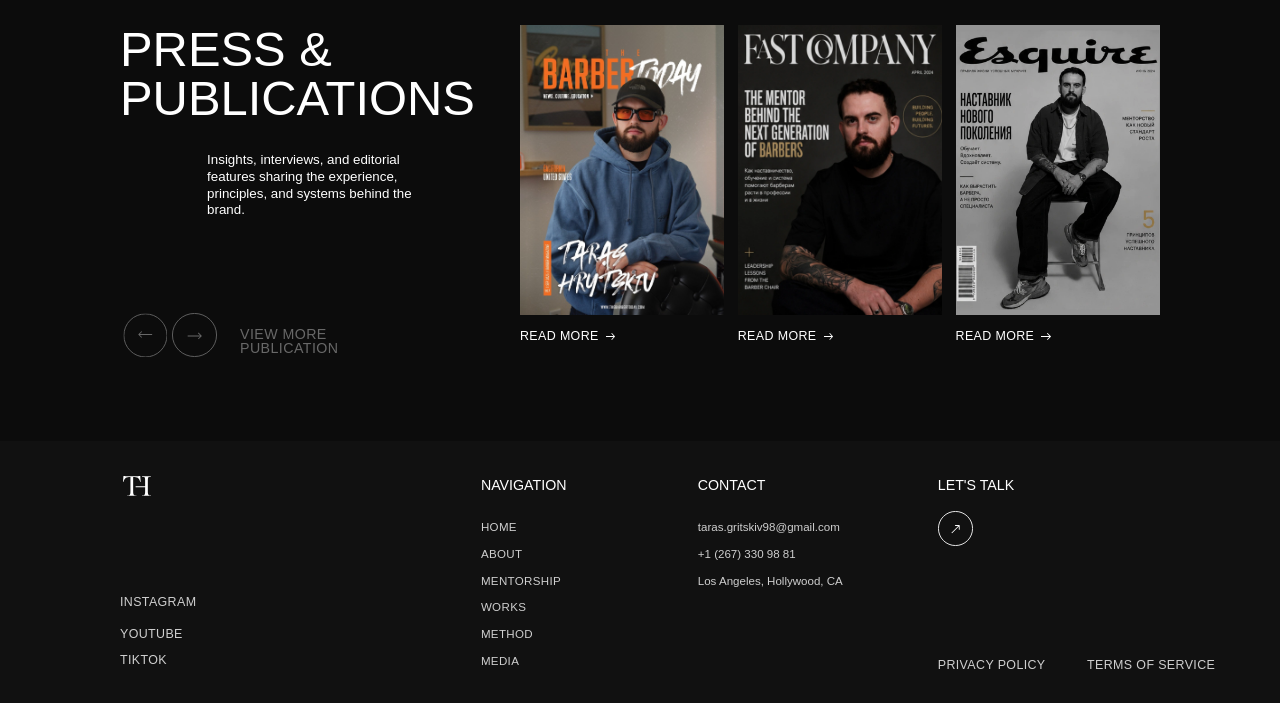
==== commit 646392ee: "Fix hamburger menu tap delay on all pages: touchend handlers Co-Authored-By: Claude Sonnet 4.6 <nore" ====
--- a/index.html
+++ b/index.html
@@ -800,11 +800,17 @@
     document.body.style.overflow = '';
   }
 
-  openBtn.addEventListener('click', openMenu);
-  closeBtn.addEventListener('click', closeMenu);
+  function instant(el, fn) {
+    let didTouch = false;
+    el.addEventListener('touchend', e => { e.preventDefault(); didTouch = true; fn(); setTimeout(() => didTouch = false, 300); });
+    el.addEventListener('click', () => { if (!didTouch) fn(); });
+  }
+
+  instant(openBtn, openMenu);
+  instant(closeBtn, closeMenu);
 
   // Close on nav link tap
-  links.forEach(link => link.addEventListener('click', closeMenu));
+  links.forEach(link => instant(link, closeMenu));
 })();
 
 
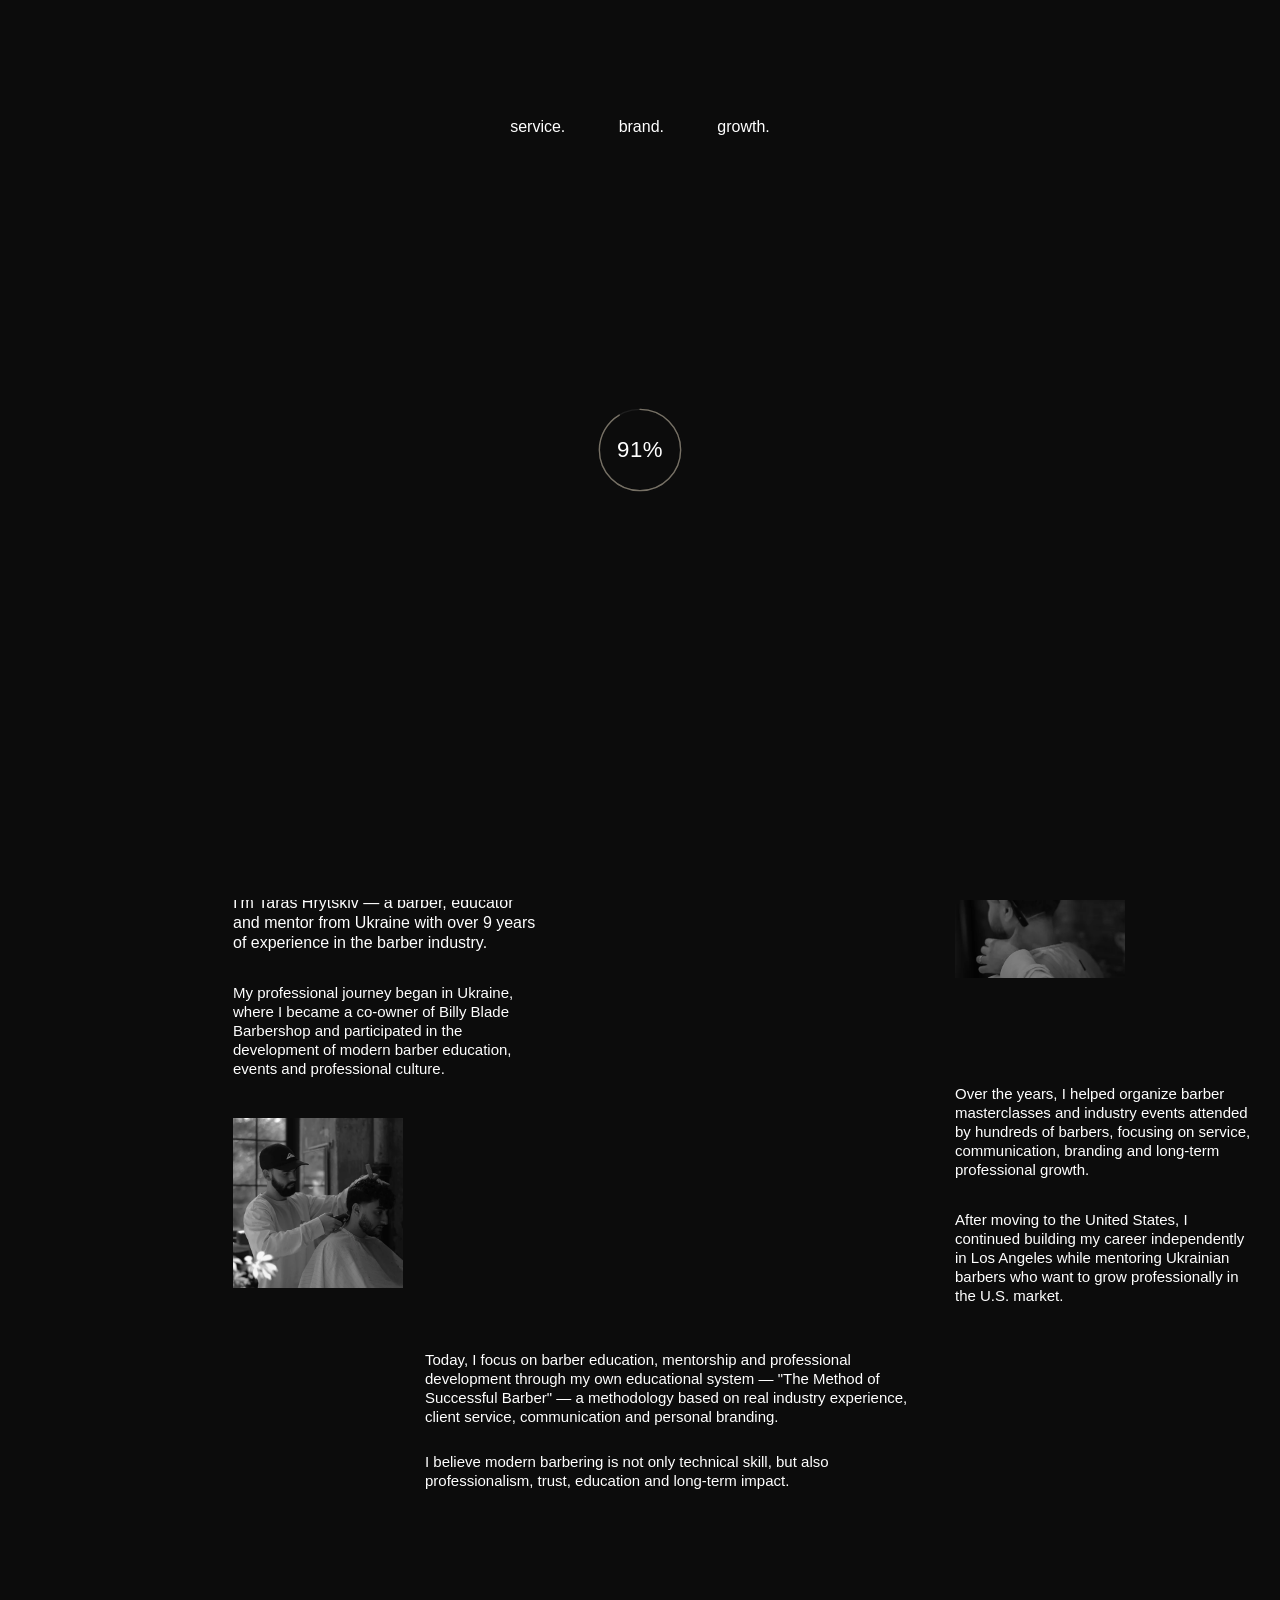
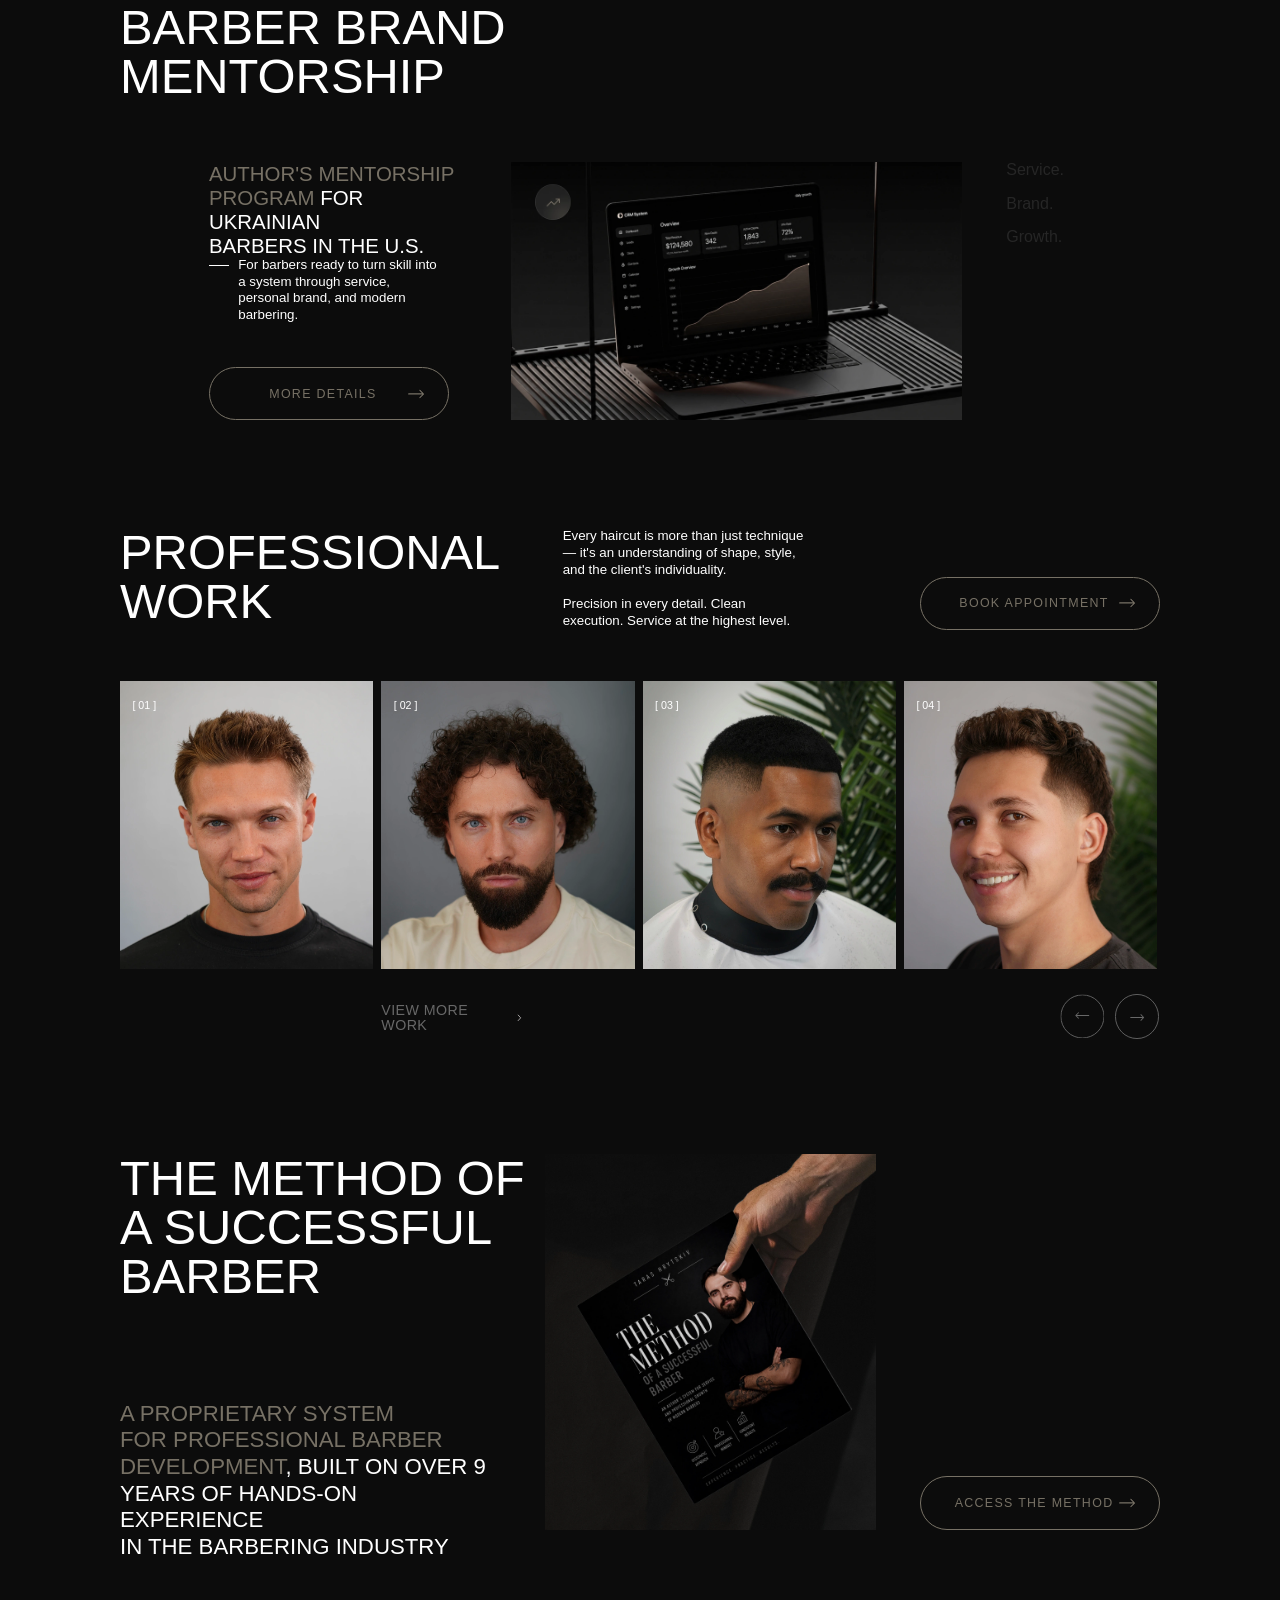
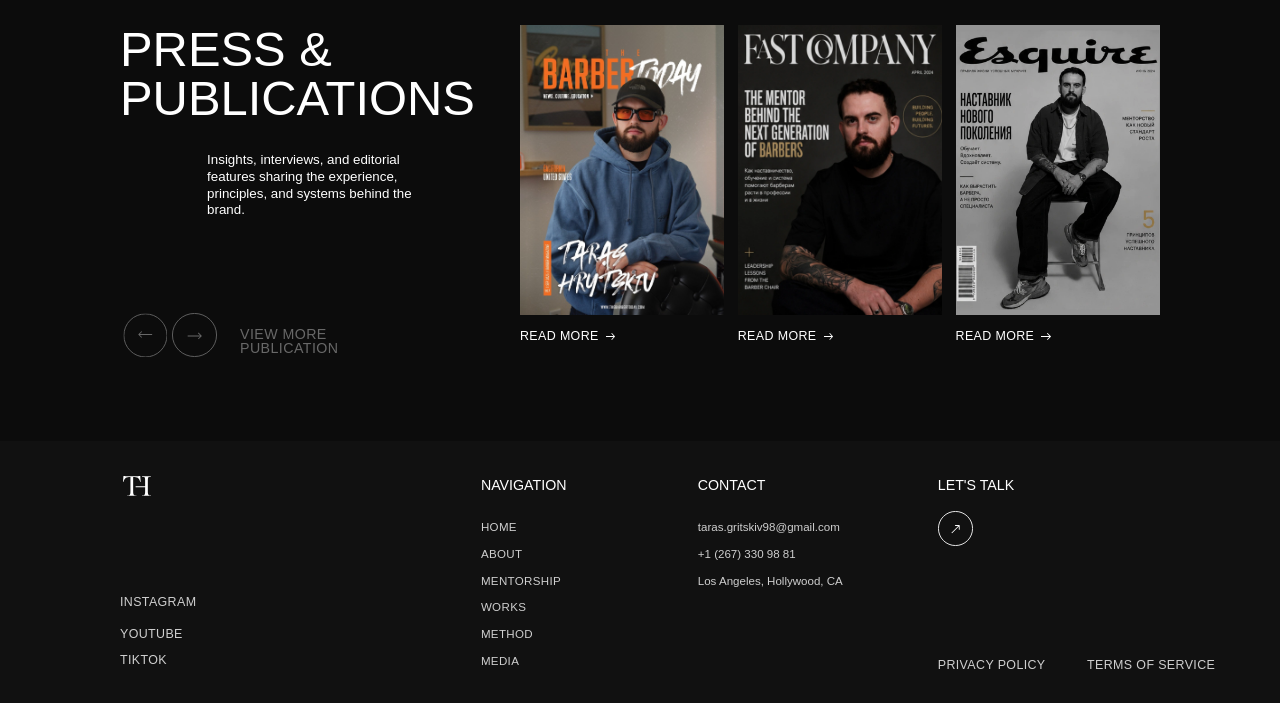
==== commit d5f08d62: "Fix mobile menu links: remove preventDefault from nav links Co-Authored-By: Claude Sonnet 4.6 <norep" ====
--- a/index.html
+++ b/index.html
@@ -800,17 +800,20 @@
     document.body.style.overflow = '';
   }
 
-  function instant(el, fn) {
+  function instantBtn(el, fn) {
     let didTouch = false;
     el.addEventListener('touchend', e => { e.preventDefault(); didTouch = true; fn(); setTimeout(() => didTouch = false, 300); });
     el.addEventListener('click', () => { if (!didTouch) fn(); });
   }
 
-  instant(openBtn, openMenu);
-  instant(closeBtn, closeMenu);
-
-  // Close on nav link tap
-  links.forEach(link => instant(link, closeMenu));
+  instantBtn(openBtn, openMenu);
+  instantBtn(closeBtn, closeMenu);
+
+  // Close on nav link tap — no preventDefault so navigation still works
+  links.forEach(link => {
+    link.addEventListener('touchstart', () => {}, { passive: true });
+    link.addEventListener('touchend', () => closeMenu());
+  });
 })();
 
 
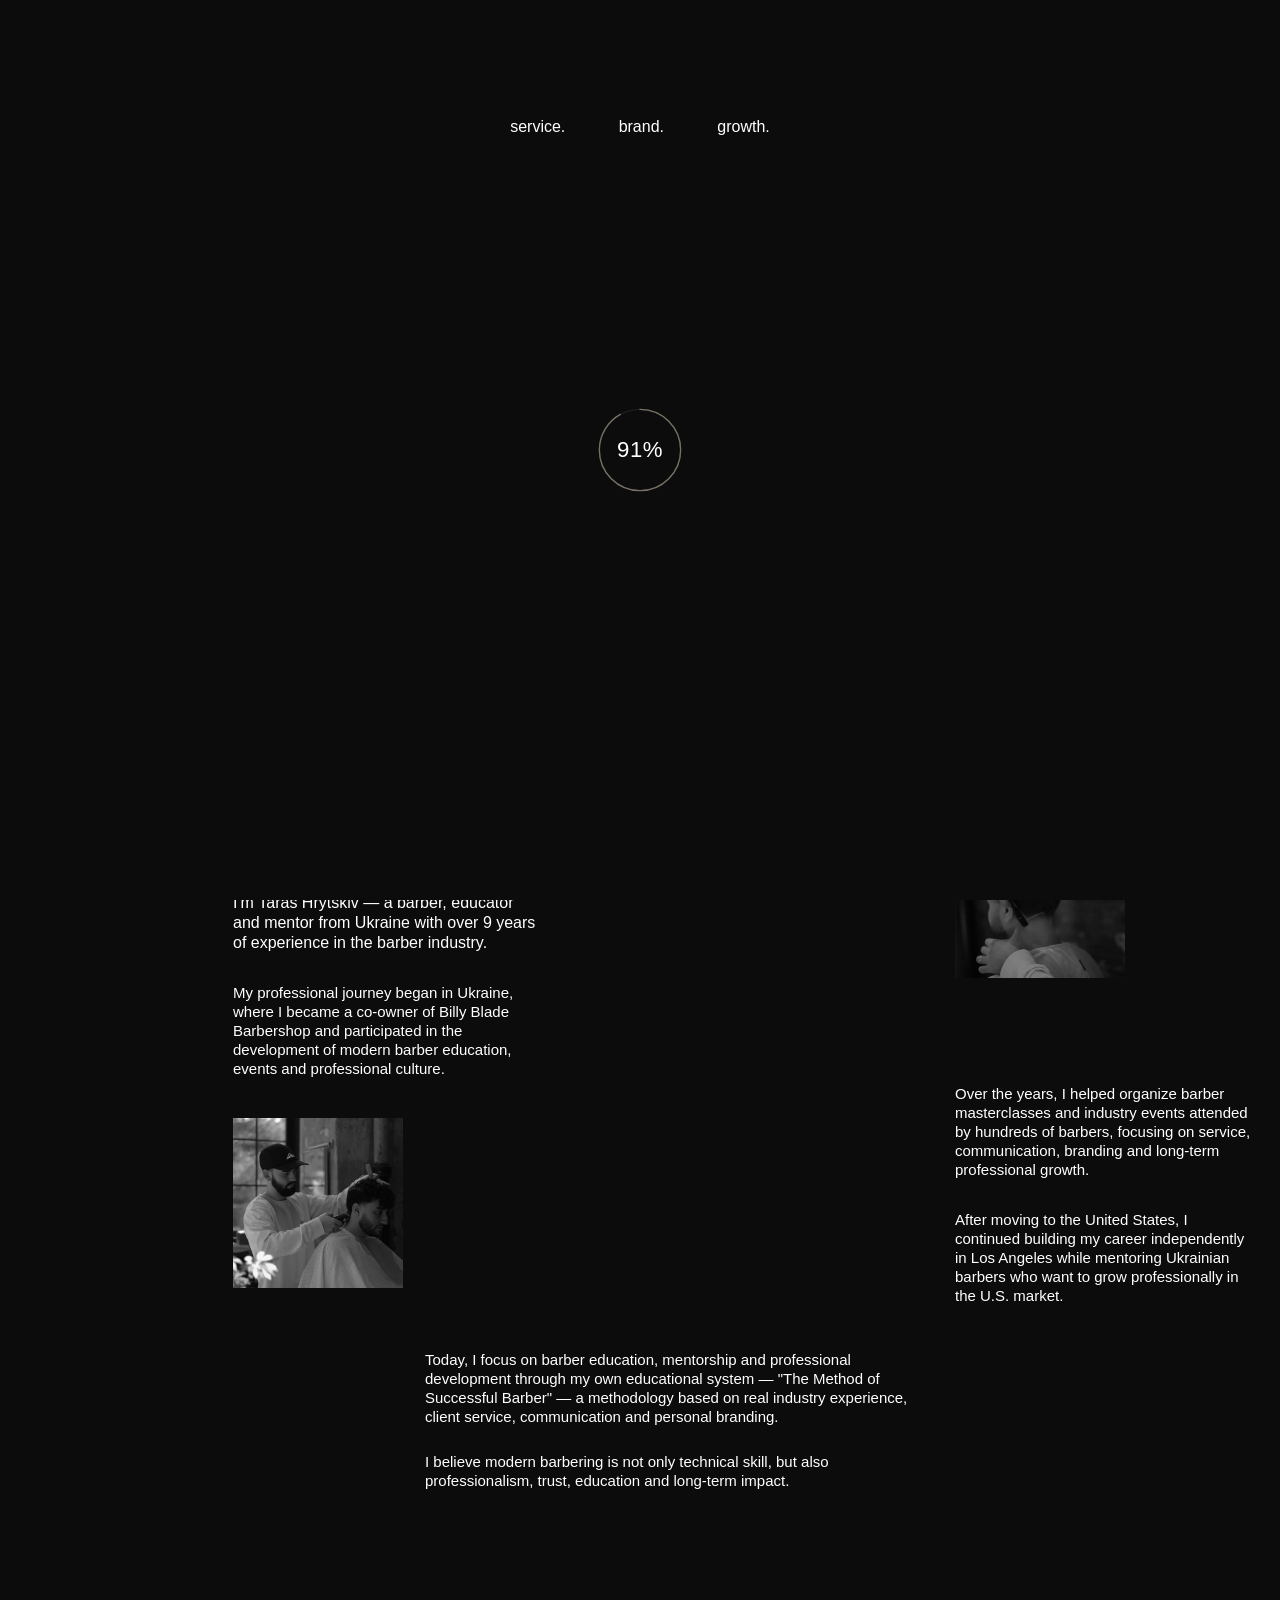
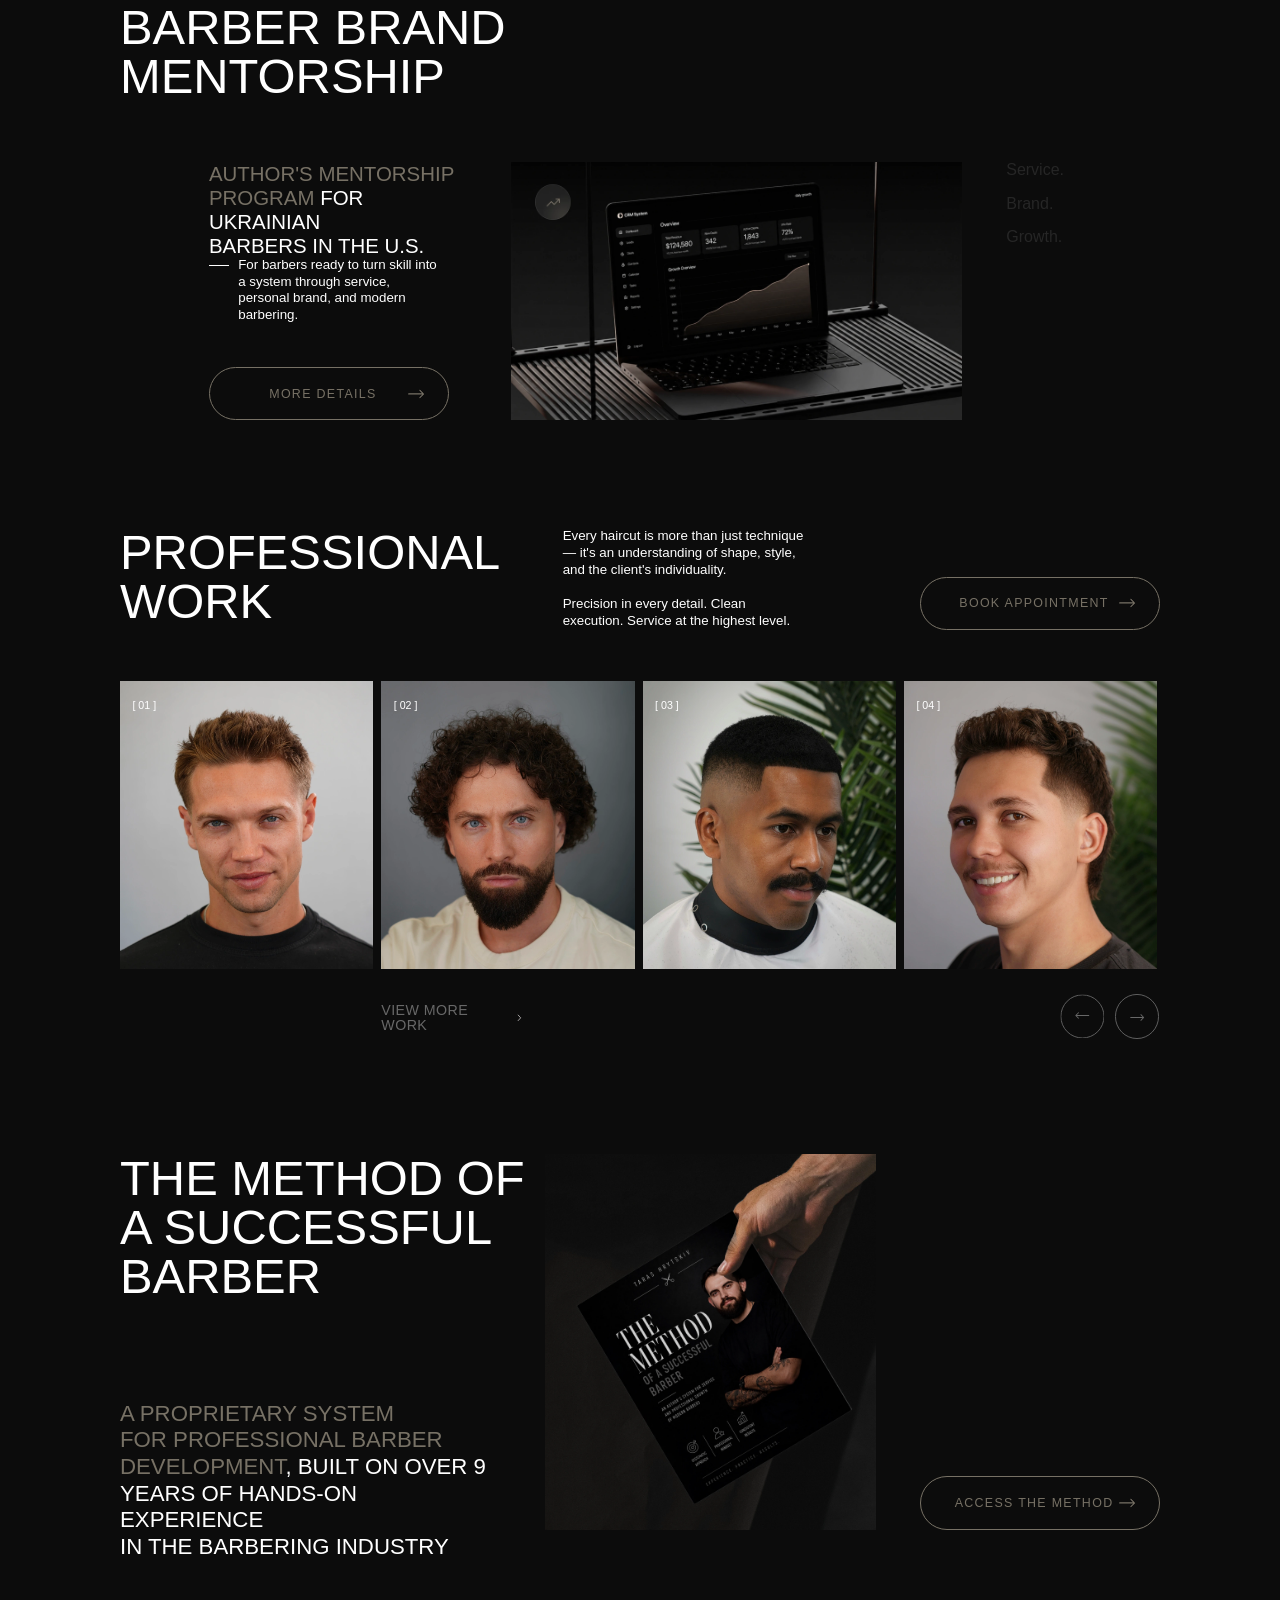
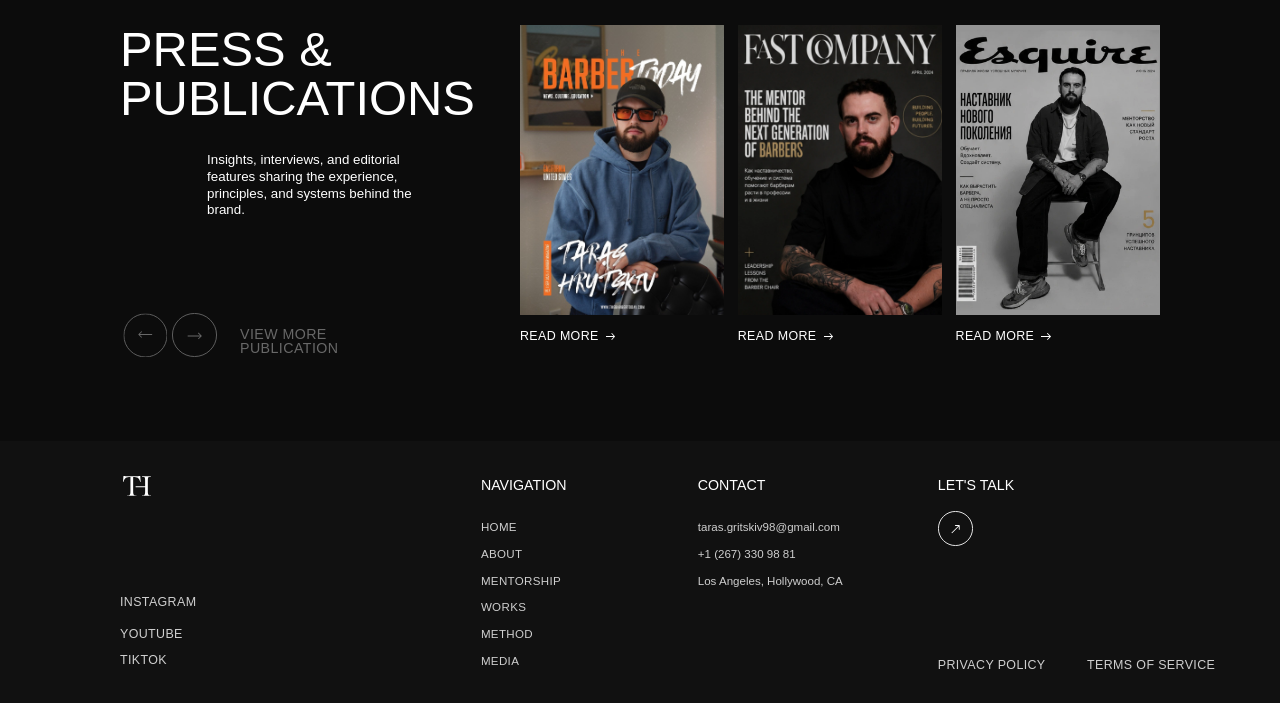
==== commit 11d0c05d: "Revert menu links to click handlers — only buttons use touchend Co-Authored-By: Claude Sonnet 4.6 <n" ====
--- a/index.html
+++ b/index.html
@@ -809,11 +809,7 @@
   instantBtn(openBtn, openMenu);
   instantBtn(closeBtn, closeMenu);
 
-  // Close on nav link tap — no preventDefault so navigation still works
-  links.forEach(link => {
-    link.addEventListener('touchstart', () => {}, { passive: true });
-    link.addEventListener('touchend', () => closeMenu());
-  });
+  links.forEach(link => link.addEventListener('click', closeMenu));
 })();
 
 
